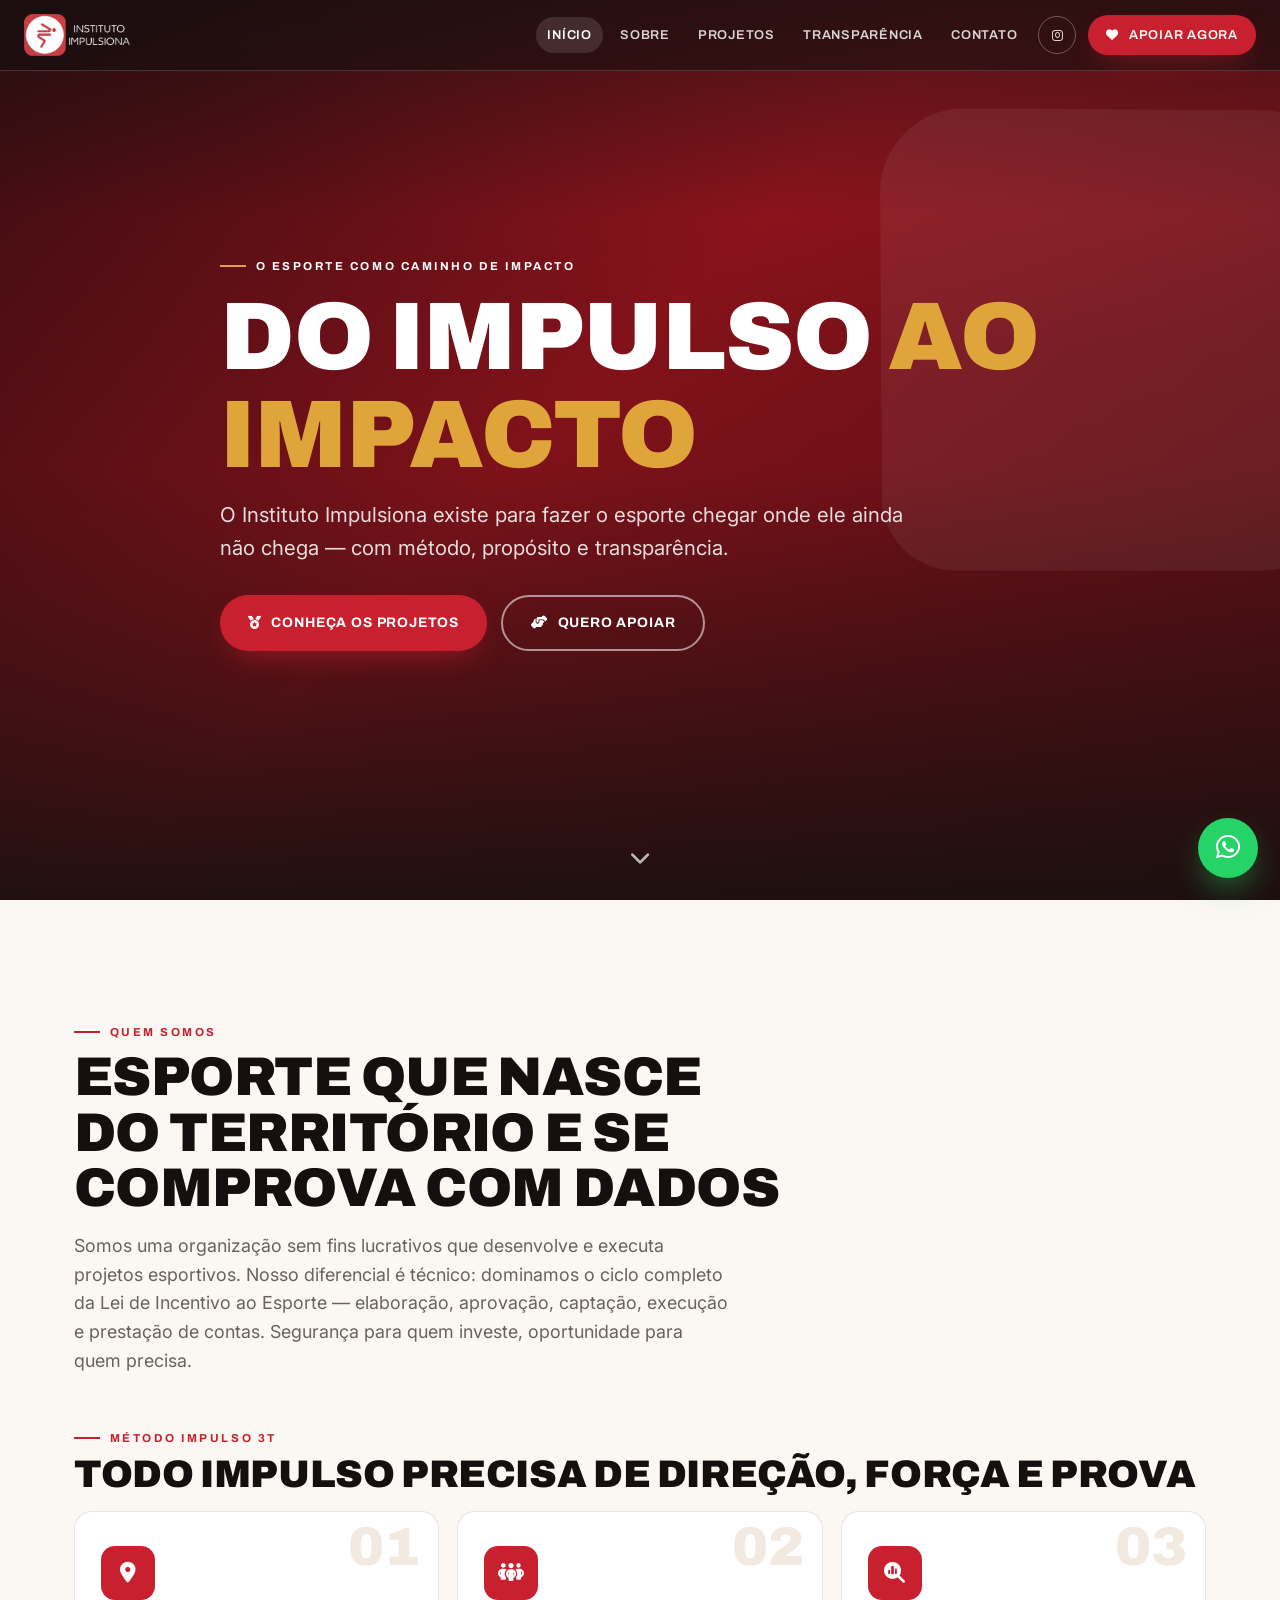
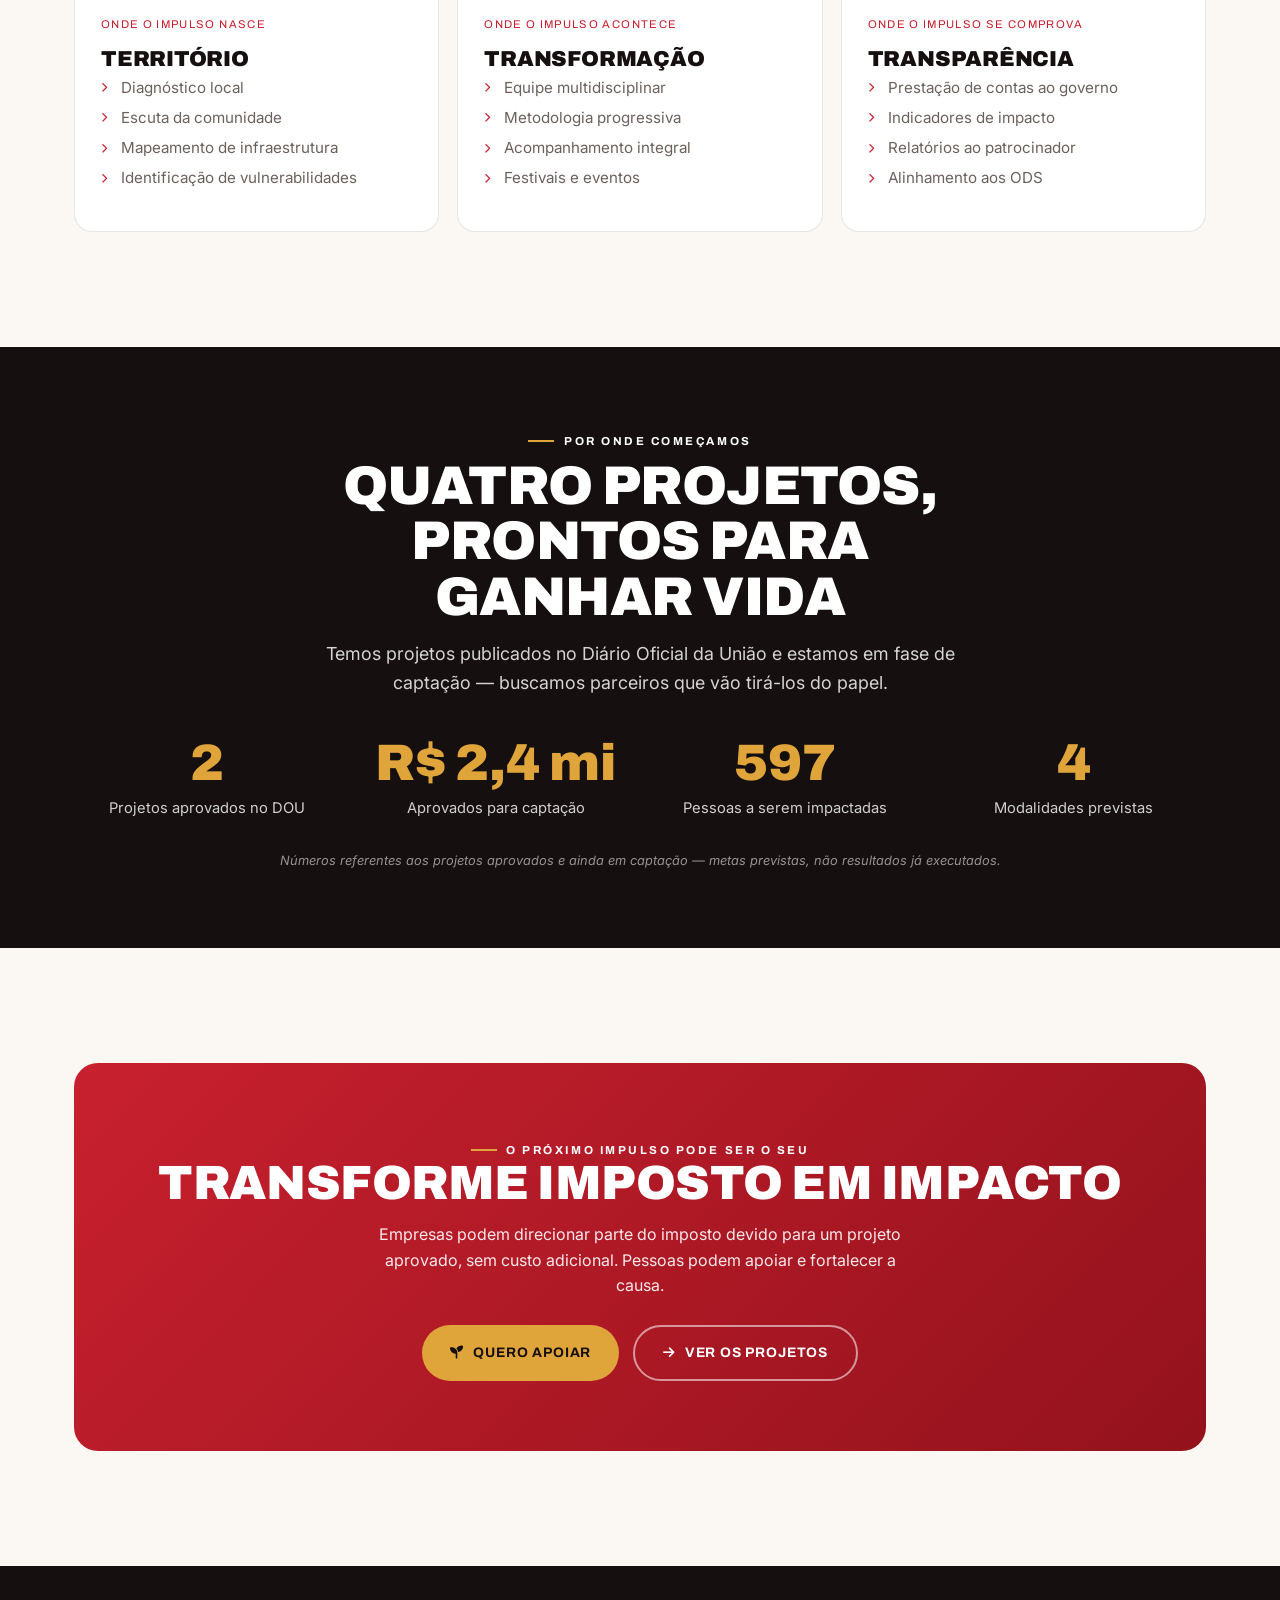
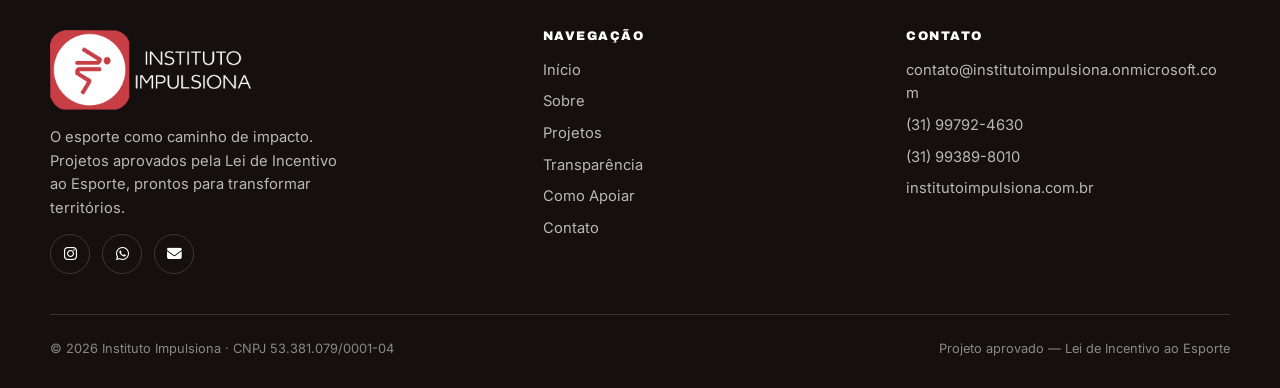
==== index.html @ 2515cd02 "Recria o site do Instituto Impulsiona como páginas estáticas. Publica Início, Sobre, Projetos, Trans" ====
<!DOCTYPE html>
<html lang="pt-BR">
<head>
<meta charset="UTF-8">
<meta name="viewport" content="width=device-width, initial-scale=1.0">
<title>Instituto Impulsiona — O esporte como caminho de impacto</title>
<meta name="description" content="O Instituto Impulsiona existe para fazer o esporte chegar onde ele ainda não chega — com método, propósito e transparência.">
<meta name="theme-color" content="#15100F">
<meta property="og:type" content="website">
<meta property="og:locale" content="pt_BR">
<meta property="og:site_name" content="Instituto Impulsiona">
<meta property="og:title" content="Instituto Impulsiona — O esporte como caminho de impacto">
<meta property="og:description" content="O Instituto Impulsiona existe para fazer o esporte chegar onde ele ainda não chega — com método, propósito e transparência.">
<meta property="og:image" content="https://karinebavi.github.io/institutoimpulsiona-site/assets/logo-simbolo.png">
<meta property="og:image:alt" content="Instituto Impulsiona">
<meta name="twitter:card" content="summary">
<meta name="twitter:title" content="Instituto Impulsiona — O esporte como caminho de impacto">
<meta name="twitter:description" content="O Instituto Impulsiona existe para fazer o esporte chegar onde ele ainda não chega — com método, propósito e transparência.">
<meta name="twitter:image" content="https://karinebavi.github.io/institutoimpulsiona-site/assets/logo-simbolo.png">
<link rel="icon" href="favicon.png" type="image/png">
<link rel="apple-touch-icon" href="assets/apple-touch-icon.png">
<link rel="preconnect" href="https://fonts.googleapis.com">
<link rel="preconnect" href="https://fonts.gstatic.com" crossorigin>
<link href="https://fonts.googleapis.com/css2?family=Archivo:wght@500;600;700;800;900&amp;family=Inter:wght@400;500;600;700&amp;display=swap" rel="stylesheet">
<link rel="stylesheet" href="https://cdnjs.cloudflare.com/ajax/libs/font-awesome/6.5.1/css/all.min.css">
<link rel="stylesheet" href="css/styles.css">
</head>
<body class="home">
<a class="skip" href="#conteudo">Ir para o conteúdo</a>
<header class="header" id="header">
  <a href="./" class="brand" aria-label="Instituto Impulsiona — início">
    <img src="assets/logo-horizontal-branco.png" alt="Instituto Impulsiona" width="122" height="42">
  </a>
  <nav class="nav" id="nav" aria-label="Principal">
    <a href="./" data-sec="home" class="active" aria-current="page">Início</a>
    <a href="sobre/" data-sec="sobre">Sobre</a>
    <a href="projetos/" data-sec="projetos">Projetos</a>
    <a href="transparencia/" data-sec="transparencia">Transparência</a>
    <a href="contato/" data-sec="contato">Contato</a>
    <a class="nav-ig" href="https://instagram.com/institutoimpulsiona" target="_blank" rel="noopener noreferrer" aria-label="Instagram do Instituto Impulsiona"><i class="fa-brands fa-instagram" aria-hidden="true"></i></a>
    <a class="btn btn-red" href="apoiar/"><i class="fa-solid fa-heart" aria-hidden="true"></i> Apoiar agora</a>
  </nav>
  <button class="burger" id="burger" type="button" aria-label="Menu" aria-expanded="false" aria-controls="nav"><i class="fa-solid fa-bars" aria-hidden="true"></i></button>
</header>

<main id="conteudo">
  <div class="hero">
    <div class="hero-media">
      <video id="heroVideo" autoplay muted loop playsinline preload="auto" aria-hidden="true" src="assets/hero.mp4"></video>
    </div>
    <img class="hero-symbol" src="assets/logo-simbolo.png" alt="" width="460" height="463">
    <div class="wrap hero-inner">
      <span class="eyebrow on-dark">O esporte como caminho de impacto</span>
      <h1>Do impulso <span>ao impacto</span></h1>
      <p class="sub">O Instituto Impulsiona existe para fazer o esporte chegar onde ele ainda não chega — com método, propósito e transparência.</p>
      <div class="hero-cta">
        <a class="btn btn-red" href="projetos/"><i class="fa-solid fa-medal" aria-hidden="true"></i> Conheça os projetos</a>
        <a class="btn btn-ghost" href="apoiar/"><i class="fa-solid fa-handshake-angle" aria-hidden="true"></i> Quero apoiar</a>
      </div>
    </div>
    <a href="#quem" class="scrollcue"><i class="fa-solid fa-chevron-down" aria-hidden="true"></i><span class="sr-only">Ir para Quem somos</span></a>
  </div>

  <div class="pad" id="quem">
    <div class="wrap">
      <div class="sec-head">
        <span class="eyebrow">Quem somos</span>
        <h2 class="h-sec">Esporte que nasce do território e se comprova com dados</h2>
        <p class="lead">Somos uma organização sem fins lucrativos que desenvolve e executa projetos esportivos. Nosso diferencial é técnico: dominamos o ciclo completo da Lei de Incentivo ao Esporte — elaboração, aprovação, captação, execução e prestação de contas. Segurança para quem investe, oportunidade para quem precisa.</p>
      </div>

      <span class="eyebrow">Método Impulso 3T</span>
      <h2 class="h-sec h-mid">Todo impulso precisa de direção, força e prova</h2>
      <div class="method">
        <article class="step">
          <div class="ico"><i class="fa-solid fa-location-dot" aria-hidden="true"></i></div>
          <p class="micro">Onde o impulso nasce</p>
          <h3>Território</h3>
          <ul>
            <li>Diagnóstico local</li>
            <li>Escuta da comunidade</li>
            <li>Mapeamento de infraestrutura</li>
            <li>Identificação de vulnerabilidades</li>
          </ul>
        </article>
        <article class="step">
          <div class="ico"><i class="fa-solid fa-people-group" aria-hidden="true"></i></div>
          <p class="micro">Onde o impulso acontece</p>
          <h3>Transformação</h3>
          <ul>
            <li>Equipe multidisciplinar</li>
            <li>Metodologia progressiva</li>
            <li>Acompanhamento integral</li>
            <li>Festivais e eventos</li>
          </ul>
        </article>
        <article class="step">
          <div class="ico"><i class="fa-solid fa-magnifying-glass-chart" aria-hidden="true"></i></div>
          <p class="micro">Onde o impulso se comprova</p>
          <h3>Transparência</h3>
          <ul>
            <li>Prestação de contas ao governo</li>
            <li>Indicadores de impacto</li>
            <li>Relatórios ao patrocinador</li>
            <li>Alinhamento aos ODS</li>
          </ul>
        </article>
      </div>
    </div>
  </div>

  <div class="pad-sm bg-ink">
    <div class="wrap">
      <div class="center stats-intro">
        <span class="eyebrow on-dark">Por onde começamos</span>
        <h2 class="h-sec">Quatro projetos, prontos para ganhar vida</h2>
        <p class="lead on-dark">Temos projetos publicados no Diário Oficial da União e estamos em fase de captação — buscamos parceiros que vão tirá-los do papel.</p>
      </div>
      <div class="stats">
        <div class="stat reveal"><div class="num" data-count="4">4</div><div class="lbl">Projetos aprovados no DOU</div></div>
        <div class="stat reveal"><div class="num" data-count="4.7" data-prefix="R$ " data-suffix=" mi" data-decimals="1">R$ 4,7 mi</div><div class="lbl">Aprovados para captação</div></div>
        <div class="stat reveal"><div class="num" data-count="1170" data-sep="1">1.170</div><div class="lbl">Pessoas a serem impactadas</div></div>
        <div class="stat reveal"><div class="num" data-count="8">8</div><div class="lbl">Modalidades previstas</div></div>
      </div>
      <p class="note">Números referentes aos projetos aprovados e ainda em captação — metas previstas, não resultados já executados.</p>
    </div>
  </div>

  <div class="pad">
    <div class="wrap">
      <div class="band">
        <span class="eyebrow on-dark">O próximo impulso pode ser o seu</span>
        <h2>Transforme imposto em impacto</h2>
        <p>Empresas podem direcionar parte do imposto devido para um projeto aprovado, sem custo adicional. Pessoas podem apoiar e fortalecer a causa.</p>
        <div class="btn-row">
          <a class="btn btn-gold" href="apoiar/"><i class="fa-solid fa-seedling" aria-hidden="true"></i> Quero apoiar</a>
          <a class="btn btn-ghost" href="projetos/"><i class="fa-solid fa-arrow-right" aria-hidden="true"></i> Ver os projetos</a>
        </div>
      </div>
    </div>
  </div>
</main>
<footer class="footer">
  <div class="foot-grid">
    <div>
      <img src="assets/logo-horizontal-branco.png" alt="Instituto Impulsiona" width="232" height="80">
      <p class="foot-tagline">O esporte como caminho de impacto. Projetos aprovados pela Lei de Incentivo ao Esporte, prontos para transformar territórios.</p>
      <div class="foot-social">
        <a href="https://instagram.com/institutoimpulsiona" target="_blank" rel="noopener noreferrer" aria-label="Instagram"><i class="fa-brands fa-instagram" aria-hidden="true"></i></a>
        <a href="https://wa.me/5531997924630" target="_blank" rel="noopener noreferrer" aria-label="WhatsApp"><i class="fa-brands fa-whatsapp" aria-hidden="true"></i></a>
        <a href="mailto:contato@institutoimpulsiona.onmicrosoft.com" aria-label="E-mail"><i class="fa-solid fa-envelope" aria-hidden="true"></i></a>
      </div>
    </div>
    <nav aria-label="Rodapé">
      <h2>Navegação</h2>
      <a href="./">Início</a>
      <a href="sobre/">Sobre</a>
      <a href="projetos/">Projetos</a>
      <a href="transparencia/">Transparência</a>
      <a href="apoiar/">Como Apoiar</a>
      <a href="contato/">Contato</a>
    </nav>
    <div>
      <h2>Contato</h2>
      <a href="mailto:contato@institutoimpulsiona.onmicrosoft.com">contato@institutoimpulsiona.onmicrosoft.com</a>
      <a href="https://wa.me/5531997924630" target="_blank" rel="noopener noreferrer">(31) 99792-4630</a>
      <a href="https://wa.me/5531993898010" target="_blank" rel="noopener noreferrer">(31) 99389-8010</a>
      <a href="https://www.institutoimpulsiona.com.br" target="_blank" rel="noopener noreferrer">institutoimpulsiona.com.br</a>
    </div>
  </div>
  <div class="foot-bottom">
    <span>© <span id="ano"></span> Instituto Impulsiona · CNPJ 53.381.079/0001-04</span>
    <span>Projeto aprovado — Lei de Incentivo ao Esporte</span>
  </div>
</footer>
<a class="wa" href="https://wa.me/5531997924630" target="_blank" rel="noopener noreferrer" aria-label="Falar no WhatsApp"><i class="fa-brands fa-whatsapp" aria-hidden="true"></i></a>
<script src="js/site.js"></script>
</body>
</html>
---- css/styles.css ----
/* Instituto Impulsiona — visual fiel ao site publicado no Google Sites.
   Tokens e componentes vêm de raw/embedded-site.css (extração de 16/11/2026). */

:root{
  --ink:#15100F;
  --ink-2:#2A1D1B;
  --red:#C8202E;
  --red-deep:#93121C;
  --bone:#FBF7F2;
  --cream:#F2EAE0;
  --gold:#E0A53A;
  --gray:#6B615D;
  --line:rgba(21,16,15,.10);
  --line-light:rgba(255,255,255,.16);
  --display:'Archivo',system-ui,sans-serif;
  --body:'Inter',system-ui,sans-serif;
  --maxw:1180px;
  --shadow:0 18px 50px -22px rgba(21,16,15,.45);
}
*{box-sizing:border-box;margin:0;padding:0}
html{scroll-behavior:smooth}
body{
  font-family:var(--body);
  color:var(--ink);
  background:var(--bone);
  line-height:1.6;
  overflow-x:hidden;
  -webkit-font-smoothing:antialiased;
}
img{max-width:100%;display:block}
a{text-decoration:none;color:inherit}
button{font-family:inherit;cursor:pointer;border:none;background:none}

.btn, .nav a, .wa, .doc-btn, .proj-foot a, .amount, .foot-social a, .cc a, .form-actions button, .form-actions a {
  position: relative;
  z-index: 20;
  pointer-events: auto;
  cursor: pointer;
}

.skip{
  position:absolute;left:16px;top:12px;z-index:300;
  background:var(--gold);color:var(--ink);
  font-family:var(--display);font-weight:700;text-transform:uppercase;
  letter-spacing:.06em;font-size:.78rem;
  padding:10px 16px;border-radius:999px;
  transform:translateY(-160%);
}
.skip:focus{transform:none}
.sr-only{
  position:absolute;width:1px;height:1px;padding:0;margin:-1px;
  overflow:hidden;clip:rect(0,0,0,0);white-space:nowrap;border:0;
}
:focus-visible{outline:2px solid var(--gold);outline-offset:3px}

.eyebrow{
  font-family:var(--display);
  font-weight:700;
  text-transform:uppercase;
  letter-spacing:.22em;
  font-size:.72rem;
  color:var(--red);
  display:inline-flex;align-items:center;gap:.6rem;
}
.eyebrow::before{content:"";width:26px;height:2px;background:var(--red);display:inline-block}
.eyebrow.on-dark{color:#fff}
.eyebrow.on-dark::before{background:var(--gold)}
h1,h2,h3{font-family:var(--display);line-height:1.02;letter-spacing:-.01em;text-transform:uppercase;font-weight:900}
.h-sec{font-size:clamp(2rem,5vw,3.4rem);margin:.5rem 0 1rem}
.h-mid{font-size:clamp(1.6rem,3.5vw,2.4rem)}
.h-board{font-size:clamp(1.8rem,4vw,2.6rem)}
.h-sm{font-size:clamp(1.5rem,3vw,2.1rem)}
.lead{font-size:clamp(1rem,1.4vw,1.15rem);color:var(--gray);max-width:60ch}
.lead.on-dark{color:rgba(255,255,255,.82)}

.wrap{max-width:var(--maxw);margin:0 auto;padding:0 24px}
.pad{padding:clamp(64px,9vw,120px) 0}
.pad-sm{padding:clamp(48px,6vw,80px) 0}
.bg-cream{background:var(--cream)}
.bg-ink{background:var(--ink);color:#fff}
body.inner main > .pad:first-child{
  padding-top:max(96px, clamp(64px, 9vw, 120px));
}
#quem,.proj{scroll-margin-top:96px}

.btn{
  display:inline-flex;align-items:center;gap:.6rem;
  font-family:var(--display);font-weight:700;text-transform:uppercase;
  letter-spacing:.06em;font-size:.86rem;
  padding:15px 28px;border-radius:999px;
  transition:transform .25s ease,box-shadow .25s ease,background .25s ease,color .25s;
}
.btn i{font-size:.95em}
.btn-red{background:var(--red);color:#fff;box-shadow:0 12px 30px -12px rgba(200,32,46,.7)}
.btn-red:hover{background:var(--red-deep);transform:translateY(-3px)}
.btn-ghost{border:2px solid rgba(255,255,255,.55);color:#fff}
.btn-ghost:hover{background:#fff;color:var(--ink);transform:translateY(-3px)}
.btn-dark{background:var(--ink);color:#fff}
.btn-dark:hover{background:var(--ink-2);transform:translateY(-3px)}
.btn-gold{background:var(--gold);color:var(--ink)}
.btn-gold:hover{transform:translateY(-3px);box-shadow:0 12px 30px -12px rgba(224,165,58,.8)}

.header{
  position:fixed;top:0;left:0;right:0;z-index:100;
  display:flex;align-items:center;justify-content:space-between;
  padding:14px 24px;
  background:rgba(21,16,15,.55);
  backdrop-filter:blur(14px);-webkit-backdrop-filter:blur(14px);
  border-bottom:1px solid var(--line-light);
  transition:background .3s;
}
.header.scrolled{background:rgba(21,16,15,.92)}
.brand{flex:0 0 auto}
.brand img{height:42px;width:auto}
.nav{display:flex;align-items:center;gap:6px}
.nav a{
  font-family:var(--display);font-weight:600;text-transform:uppercase;
  letter-spacing:.06em;font-size:.8rem;color:rgba(255,255,255,.82);
  padding:8px 11px;border-radius:999px;transition:color .2s,background .2s;
}
.nav a:hover{color:#fff}
.nav a.active{color:#fff;background:rgba(255,255,255,.12)}
.nav .btn{padding:10px 18px;margin-left:6px}
.nav a.btn{color:#fff}
.nav a.btn-gold{color:var(--ink)}
.nav-ig{display:inline-grid;place-items:center;width:38px;height:38px;border-radius:50%;border:1px solid rgba(255,255,255,.3);color:#fff;font-size:1.05rem;margin-left:4px;transition:.2s}
.nav-ig:hover{background:#fff;color:var(--red);transform:translateY(-2px)}
.burger{
  display:none;font-size:1.5rem;color:#fff;padding:6px;
  position:relative;z-index:120;cursor:pointer;
  min-width:44px;min-height:44px;
  align-items:center;justify-content:center;flex:0 0 auto;
}

.hero{position:relative;min-height:100vh;min-height:100svh;display:flex;align-items:center;overflow:hidden}
.hero-media{position:absolute;inset:0;z-index:0;background:linear-gradient(135deg,#3a0c11 0%,var(--red-deep) 45%,#5d0d14 100%);pointer-events:none}
.hero-media video{width:100%;height:100%;object-fit:cover;animation:heroZoom 24s ease-in-out infinite alternate;pointer-events:none}
@keyframes heroZoom{from{transform:scale(1.04)}to{transform:scale(1.18)}}
.hero-media::after{
  content:"";position:absolute;inset:0;
  pointer-events:none;
  background:
    linear-gradient(180deg,rgba(21,16,15,.6) 0%,rgba(21,16,15,.1) 24%,rgba(21,16,15,.16) 52%,rgba(21,16,15,.9) 100%),
    radial-gradient(120% 70% at 80% 0%,rgba(200,32,46,.3),transparent 55%);
}
.hero-symbol{
  position:absolute;right:-60px;top:12%;width:min(40vw,460px);
  opacity:.06;z-index:1;filter:brightness(0) invert(1);pointer-events:none;
}
.hero-inner{position:relative;z-index:10;padding:4vh 0;max-width:840px}
.hero h1{color:#fff;font-size:clamp(2.7rem,8vw,6rem);margin:14px 0}
.hero h1 span{color:var(--gold)}
.hero .sub{color:rgba(255,255,255,.85);font-size:clamp(1.05rem,1.6vw,1.3rem);max-width:54ch;margin-bottom:30px;font-weight:400;text-transform:none}
.hero-cta{display:flex;gap:14px;flex-wrap:wrap;position:relative;z-index:15}
.scrollcue{position:absolute;left:50%;bottom:26px;transform:translateX(-50%);z-index:10;color:rgba(255,255,255,.7);font-size:1.3rem;animation:bob 2s infinite}
@keyframes bob{0%,100%{transform:translate(-50%,0)}50%{transform:translate(-50%,8px)}}

.hero-inner>*{opacity:0;animation:heroUp .9s cubic-bezier(.22,.61,.36,1) forwards}
.hero-inner>*:nth-child(1){animation-delay:.15s}
.hero-inner>*:nth-child(2){animation-delay:.32s}
.hero-inner>*:nth-child(3){animation-delay:.5s}
.hero-inner>*:nth-child(4){animation-delay:.68s}
@keyframes heroUp{from{opacity:0;transform:translateY(28px)}to{opacity:1;transform:none}}

.sec-head{max-width:720px;margin-bottom:46px}
.center{margin-left:auto;margin-right:auto;text-align:center}
.center .lead{margin-left:auto;margin-right:auto}
.stats-intro{max-width:640px;margin-bottom:40px}

.method{display:grid;grid-template-columns:repeat(3,1fr);gap:18px;counter-reset:step}
.step{
  position:relative;background:#fff;border:1px solid var(--line);border-radius:18px;
  padding:34px 26px;overflow:hidden;transition:transform .3s,box-shadow .3s;
}
.step:hover{transform:translateY(-6px);box-shadow:var(--shadow)}
.step::before{
  counter-increment:step;content:"0" counter(step);
  font-family:var(--display);font-weight:900;font-size:3.4rem;color:var(--cream);
  position:absolute;top:8px;right:18px;line-height:1;
}
.step .ico{width:54px;height:54px;border-radius:14px;background:var(--red);color:#fff;display:grid;place-items:center;font-size:1.3rem;margin-bottom:16px}
.step h3{font-size:1.35rem;margin-bottom:6px}
.step .micro{font-family:var(--display);text-transform:uppercase;letter-spacing:.12em;font-size:.7rem;color:var(--red);margin-bottom:14px}
.step ul{list-style:none;color:var(--gray);font-size:.95rem}
.step li{padding-left:20px;position:relative;margin:6px 0}
.step li::before{content:"\f054";font-family:"Font Awesome 6 Free";font-weight:900;color:var(--red);position:absolute;left:0;font-size:.62rem;top:.45em}

.stats{display:grid;grid-template-columns:repeat(4,1fr);gap:24px;text-align:center}
.stat .num{
  font-family:var(--display);
  font-weight:900;
  font-size:clamp(2rem,4.5vw,3.2rem);
  color:var(--gold);
  line-height:1;
  white-space:nowrap;
}
.stat .lbl{font-size:.92rem;color:rgba(255,255,255,.8);margin-top:8px}
.note{font-size:.8rem;color:rgba(255,255,255,.55);text-align:center;margin-top:30px;font-style:italic}

.proj-grid{display:grid;grid-template-columns:repeat(2,1fr);gap:26px}
.proj{
  background:#fff;border:1px solid var(--line);border-radius:22px;overflow:hidden;
  display:flex;flex-direction:column;transition:transform .3s,box-shadow .3s;
}
.proj:hover{transform:translateY(-8px);box-shadow:var(--shadow)}
.proj-top{position:relative;padding:34px 30px 26px;background:linear-gradient(135deg,var(--cream),#fff)}
.proj-tag{
  position:absolute;top:18px;right:18px;font-family:var(--display);font-weight:700;
  text-transform:uppercase;letter-spacing:.1em;font-size:.62rem;color:#fff;
  background:var(--red);padding:6px 12px;border-radius:999px;
}
.proj-logo{height:74px;width:auto;object-fit:contain;margin-bottom:6px}
.proj-body{padding:8px 30px 30px;display:flex;flex-direction:column;gap:18px;flex:1}
.proj-body>p{color:var(--gray);font-size:.96rem}
.proj-meta{display:grid;grid-template-columns:1fr 1fr;gap:14px 18px;border-top:1px solid var(--line);padding-top:18px}
.proj-meta dt{font-family:var(--display);text-transform:uppercase;letter-spacing:.1em;font-size:.62rem;color:var(--red)}
.proj-meta dd{font-weight:600;font-size:.95rem;margin-top:2px}
.proj-foot{display:flex;align-items:center;justify-content:space-between;gap:12px;margin-top:auto;padding-top:6px;flex-wrap:wrap}
.proj-value{font-family:var(--display);font-weight:900;font-size:1.25rem;color:var(--ink)}
.proj-value small{display:block;font-family:var(--body);font-weight:500;font-size:.62rem;text-transform:uppercase;letter-spacing:.1em;color:var(--gray)}
.status{display:inline-flex;align-items:center;gap:7px;font-size:.78rem;font-weight:600;color:#1f7a3d}
.status i{color:#1f7a3d}
.center-cta{text-align:center;margin-top:48px}

.mvv{display:grid;grid-template-columns:repeat(3,1fr);gap:18px}
.mvv .card{background:var(--ink);color:#fff;border-radius:18px;padding:30px 26px}
.mvv .card h2{color:var(--gold);font-size:1.2rem;margin-bottom:10px}
.mvv .card p{color:rgba(255,255,255,.82);font-size:.95rem}

.board-experience{
  display:grid;
  grid-template-columns:repeat(3,1fr);
  gap:20px;
  margin-top:30px;
}
.board-card{
  background:#fff;
  border:1px solid var(--line);
  border-radius:18px;
  padding:28px;
  display:flex;
  flex-direction:column;
  gap:16px;
  transition:transform .3s,box-shadow .3s;
}
.board-card:hover{transform:translateY(-4px);box-shadow:var(--shadow)}
.board-icon{
  width:50px;height:50px;border-radius:12px;background:var(--red);color:#fff;
  display:grid;place-items:center;font-size:1.3rem;
}
.board-content h3{font-size:1.15rem;margin-bottom:8px}
.board-content p{color:var(--gray);font-size:.92rem;line-height:1.5}

.support-grid{display:grid;grid-template-columns:1fr 1fr;gap:26px}
.support{background:#fff;border:1px solid var(--line);border-radius:22px;padding:38px 34px;display:flex;flex-direction:column}
.support.feature{background:var(--ink);color:#fff;border-color:transparent}
.support .badge{display:inline-flex;align-items:center;gap:8px;align-self:flex-start;font-family:var(--display);text-transform:uppercase;letter-spacing:.1em;font-size:.66rem;font-weight:700;padding:7px 14px;border-radius:999px;margin-bottom:18px;background:var(--cream);color:var(--red)}
.support.feature .badge{background:rgba(255,255,255,.12);color:var(--gold)}
.support h2{font-size:1.6rem;margin-bottom:12px}
.support p{font-size:.96rem;color:var(--gray);margin-bottom:18px}
.support.feature p{color:rgba(255,255,255,.82)}
.flow{list-style:none;margin:6px 0 24px;counter-reset:f}
.flow li{position:relative;padding-left:42px;margin:14px 0;font-size:.95rem;color:rgba(255,255,255,.9)}
.flow li::before{counter-increment:f;content:counter(f);position:absolute;left:0;top:-2px;width:28px;height:28px;border-radius:50%;background:var(--gold);color:var(--ink);font-family:var(--display);font-weight:900;font-size:.85rem;display:grid;place-items:center}
.amounts{display:flex;gap:10px;flex-wrap:wrap;margin-bottom:20px}
.amount{border:2px solid var(--line);border-radius:12px;padding:12px 18px;font-family:var(--display);font-weight:700;font-size:1.05rem;transition:.2s;cursor:pointer;color:var(--ink);background:#fff}
.amount.active,.amount:hover{border-color:var(--red);background:var(--red);color:#fff}
.support .btn{align-self:flex-start;margin-top:auto}
.volunteer{margin-top:18px}
.assure{display:grid;grid-template-columns:repeat(3,1fr);gap:18px;margin-top:34px}
.assure .a{display:flex;gap:12px;align-items:flex-start;font-size:.9rem;color:var(--gray)}
.assure .a i{color:var(--red);font-size:1.2rem;margin-top:2px}
.assure .a strong{display:block;color:var(--ink);font-family:var(--display);text-transform:uppercase;letter-spacing:.06em;font-size:.78rem;margin-bottom:2px}

.contact-grid{display:grid;grid-template-columns:repeat(3,1fr);gap:18px;margin-bottom:24px}
.cc{background:#fff;border:1px solid var(--line);border-radius:18px;padding:28px 24px}
.cc .ico{width:48px;height:48px;border-radius:12px;background:var(--cream);color:var(--red);display:grid;place-items:center;font-size:1.2rem;margin-bottom:14px}
.cc h2{font-size:1.05rem;margin-bottom:6px}
.cc a,.cc p{display:block;color:var(--gray);font-size:.94rem;margin:2px 0;overflow-wrap:anywhere}
.cc a:hover{color:var(--red)}
.map{
  border-radius:18px;overflow:hidden;border:1px solid var(--line);min-height:280px;
  background:linear-gradient(135deg,var(--ink),var(--red-deep));
  color:#fff;display:flex;flex-direction:column;align-items:center;justify-content:center;text-align:center;padding:40px;gap:10px;
}
.map i{font-size:2.4rem;color:var(--gold)}
.map h2{color:#fff;font-size:1.4rem}
.map p{color:rgba(255,255,255,.8);max-width:36ch}

.form{background:#fff;border:1px solid var(--line);border-radius:22px;padding:34px;margin-top:24px}
.form .form-row{margin-top:18px}
.form-row{display:grid;grid-template-columns:1fr 1fr;gap:16px}
.field{margin-bottom:16px}
.field label{display:block;font-family:var(--display);text-transform:uppercase;letter-spacing:.08em;font-size:.66rem;color:var(--gray);margin-bottom:6px}
.field input,.field textarea{width:100%;padding:13px 15px;border:1.5px solid var(--line);border-radius:12px;font-family:var(--body);font-size:.96rem;background:#fff;color:var(--ink);transition:border .2s}
.field input:focus,.field textarea:focus{outline:none;border-color:var(--red)}
.field textarea{resize:vertical;min-height:110px}
.form-actions{display:flex;gap:12px;flex-wrap:wrap;margin-top:6px}

.band{background:linear-gradient(135deg,var(--red),var(--red-deep));color:#fff;border-radius:24px;padding:clamp(40px,6vw,70px);text-align:center;position:relative;overflow:hidden}
.band .eyebrow{justify-content:center}
.band h2{color:#fff;font-size:clamp(1.8rem,4vw,3rem);margin-bottom:14px}
.band p{color:rgba(255,255,255,.9);max-width:54ch;margin:0 auto 26px}
.band .btn-row{display:flex;gap:14px;justify-content:center;flex-wrap:wrap}

.footer{background:var(--ink);color:rgba(255,255,255,.7);padding:64px 24px 28px}
.foot-grid{max-width:var(--maxw);margin:0 auto;display:grid;grid-template-columns:1.4fr 1fr 1fr;gap:40px}
.footer img{height:80px;width:auto;margin-bottom:16px}
.footer h2{
  font-family:var(--display);text-transform:uppercase;letter-spacing:.12em;
  font-size:.78rem;color:#fff;margin-bottom:16px;font-weight:900;
}
.foot-tagline{font-size:.92rem;max-width:34ch}
.footer a{display:block;color:rgba(255,255,255,.7);margin:8px 0;font-size:.92rem;transition:color .2s;overflow-wrap:anywhere}
.footer a:hover{color:var(--gold)}
.foot-social{display:flex;gap:12px;margin-top:14px}
.foot-social a{width:40px;height:40px;border-radius:50%;border:1px solid var(--line-light);display:grid;place-items:center;color:#fff;margin:0}
.foot-social a:hover{background:var(--red);border-color:var(--red);color:#fff}
.foot-bottom{max-width:var(--maxw);margin:40px auto 0;padding-top:24px;border-top:1px solid var(--line-light);display:flex;justify-content:space-between;gap:14px;flex-wrap:wrap;font-size:.8rem;color:rgba(255,255,255,.5)}

.wa{position:fixed;right:22px;bottom:22px;z-index:120;width:60px;height:60px;border-radius:50%;background:#25D366;color:#fff;display:grid;place-items:center;font-size:1.7rem;box-shadow:0 14px 34px -10px rgba(37,211,102,.7);transition:transform .25s}
.wa:hover{transform:scale(1.08)}

.reveal{opacity:1;transform:none}
.js .reveal{opacity:0;transform:translateY(30px);transition:opacity .7s ease,transform .7s cubic-bezier(.22,.61,.36,1)}
.js .reveal.in{opacity:1;transform:none}

.t-cards{display:grid;grid-template-columns:repeat(auto-fit,minmax(280px,1fr));gap:18px;margin-bottom:52px}
.t-card{background:#fff;border:1px solid var(--line);border-radius:18px;padding:30px 26px;transition:transform .3s,box-shadow .3s}
.t-card:hover{transform:translateY(-6px);box-shadow:var(--shadow)}
.t-card .ico{width:50px;height:50px;border-radius:13px;background:var(--cream);color:var(--red);display:grid;place-items:center;font-size:1.25rem;margin-bottom:14px}
.t-card h2{font-size:1.1rem;margin-bottom:6px}
.t-card p{color:var(--gray);font-size:.93rem}
.t-table-wrap{overflow-x:auto;border:1px solid var(--line);border-radius:18px;background:#fff;margin-top:8px;margin-bottom:48px}
.t-table{width:100%;border-collapse:collapse;min-width:680px}
.t-table th,.t-table td{text-align:left;padding:15px 18px;border-bottom:1px solid var(--line);font-size:.9rem}
.t-table th{font-family:var(--display);text-transform:uppercase;letter-spacing:.08em;font-size:.66rem;color:var(--red);background:var(--cream)}
.t-table td.val{font-weight:700;white-space:nowrap}
.t-table tr:last-child td{border-bottom:none}
.t-badge{display:inline-flex;align-items:center;gap:6px;font-size:.78rem;font-weight:600;color:#1f7a3d;white-space:nowrap}

.docs-grid{display:grid;grid-template-columns:repeat(auto-fit,minmax(260px,1fr));gap:20px;margin-top:24px}
.doc-item{
  background:#fff;border:1px solid var(--line);border-radius:16px;padding:24px;
  display:flex;flex-direction:column;gap:14px;transition:transform .3s,box-shadow .3s;
}
.doc-item:hover{transform:translateY(-4px);box-shadow:var(--shadow)}
.doc-icon{font-size:2rem;color:var(--red)}
.doc-info h3{font-size:1.1rem;margin-bottom:4px;font-family:var(--display)}
.doc-info p{color:var(--gray);font-size:.88rem;line-height:1.4}
.doc-btn{
  margin-top:auto;display:inline-flex;align-items:center;justify-content:center;gap:8px;
  background:var(--cream);color:var(--ink);font-family:var(--display);font-weight:700;
  font-size:.8rem;text-transform:uppercase;padding:10px 16px;border-radius:8px;
  transition:background .2s,color .2s;
}
.doc-btn:hover{background:var(--red);color:#fff}

.org-container{background:var(--cream);border-radius:24px;padding:clamp(30px,5vw,60px);margin-top:52px}
.org-head{max-width:600px;margin-bottom:30px}
.org-head .lead{font-size:.92rem}
.org-tree{display:flex;flex-direction:column;align-items:center;gap:24px;margin:30px auto 0;position:relative;max-width:900px}
.org-level{display:flex;justify-content:center;gap:20px;width:100%;flex-wrap:wrap}
.org-node{
  background:#fff;border:1.5px solid var(--line);border-radius:12px;padding:16px 20px;
  text-align:center;min-width:200px;box-shadow:0 4px 12px rgba(21,16,15,.03);
  transition:transform .2s,border-color .2s;
}
.org-node:hover{transform:translateY(-2px);border-color:var(--red)}
.org-node strong{display:block;font-family:var(--display);font-size:.9rem;color:var(--ink);text-transform:uppercase;letter-spacing:.05em}
.org-node span{display:block;font-size:.75rem;color:var(--gray);margin-top:4px}
.org-node.border-gold{border-color:rgba(224,165,58,.5)}

@media(max-width:1080px){
  .nav{display:none;position:fixed;top:70px;left:16px;right:16px;flex-direction:column;align-items:stretch;background:#15100F;border:1px solid var(--line-light);border-radius:18px;padding:14px;z-index:110;box-shadow:0 18px 40px -16px rgba(21,16,15,.7)}
  .nav.open{display:flex}
  .nav a{padding:14px}
  .nav .btn{margin:8px 0 0;justify-content:center}
  .nav-ig{align-self:flex-start}
  .burger{display:flex}
  .method,.mvv,.proj-grid,.support-grid,.contact-grid,.board-experience,.assure,.form-row{grid-template-columns:1fr}
  .stats{grid-template-columns:1fr 1fr}
  .foot-grid{grid-template-columns:1fr}
}
@media(prefers-reduced-motion:reduce){
  *,.hero-inner>*{animation:none!important;transition:none!important;scroll-behavior:auto!important}
  .hero-inner>*,.reveal,.js .reveal{opacity:1!important;transform:none!important}
}
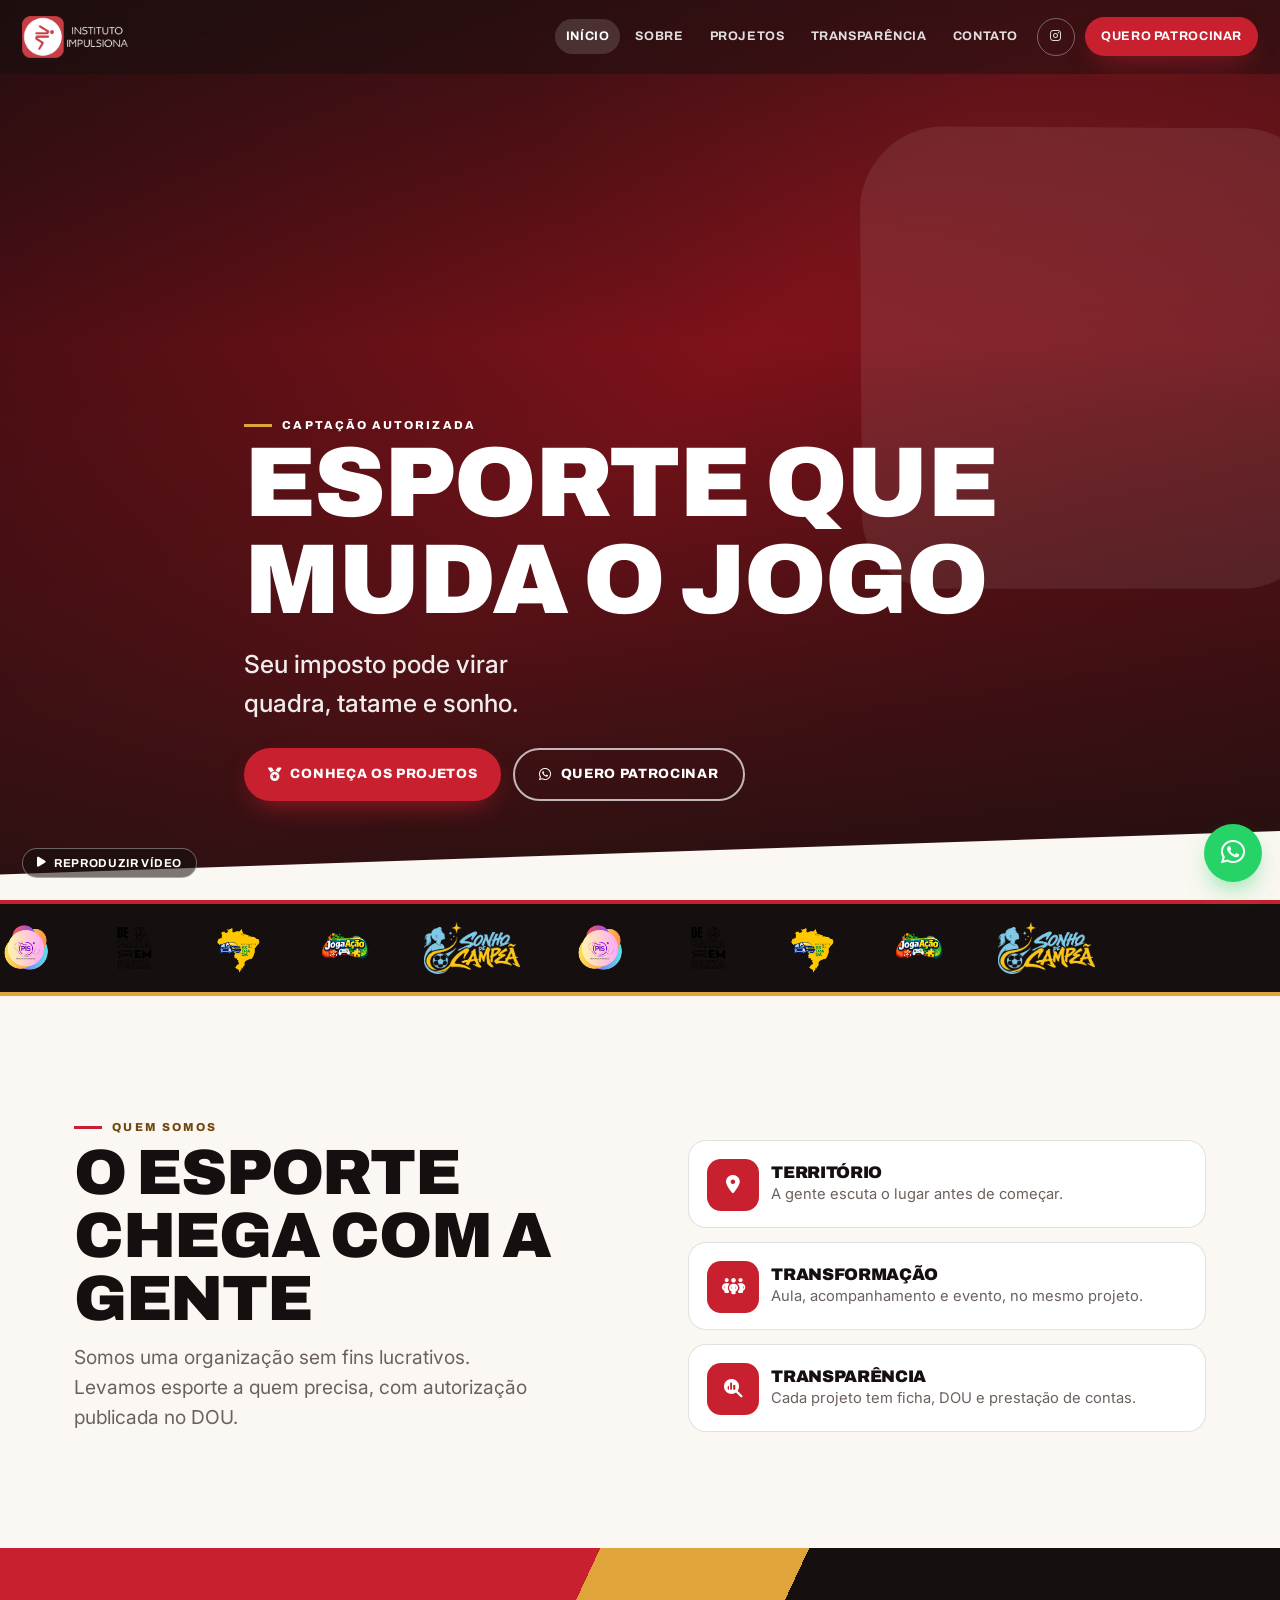
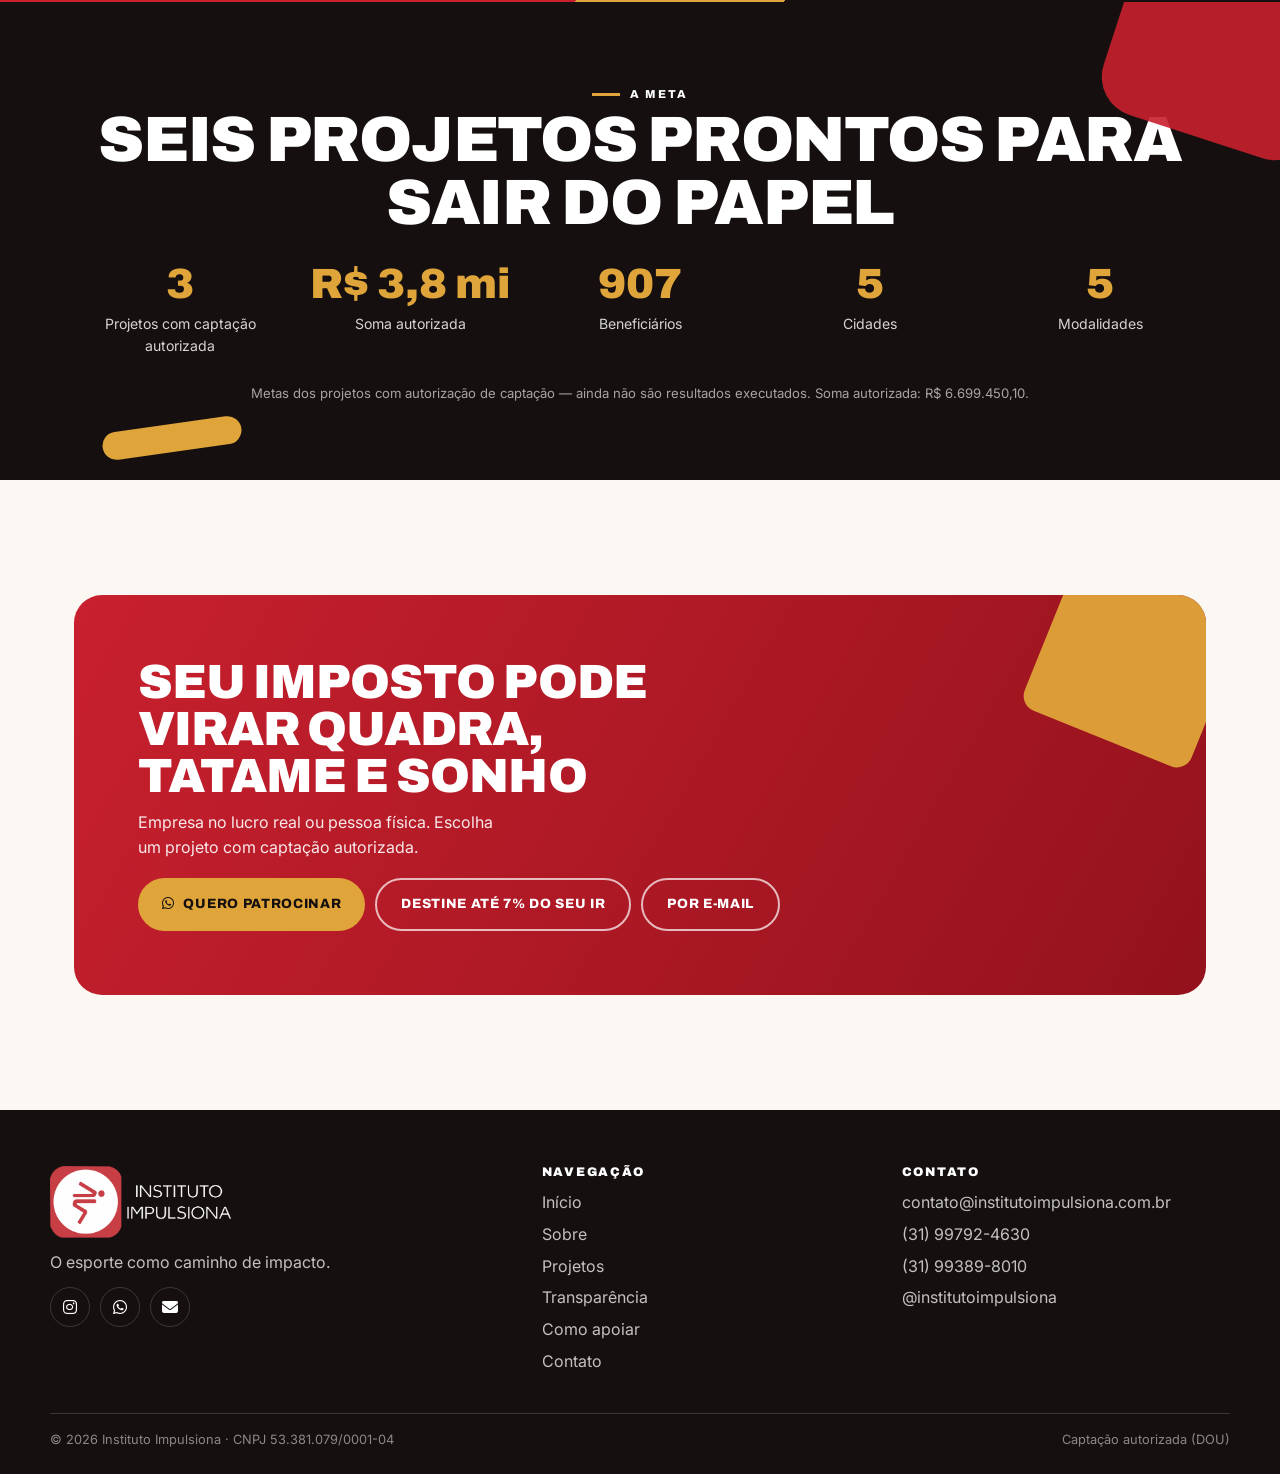
==== commit 326cf72d: "Atualiza projetos, dedução e transparência com o material aprovado. Seis projetos com captação autor" ====
--- a/index.html
+++ b/index.html
@@ -3,19 +3,19 @@
 <head>
 <meta charset="UTF-8">
 <meta name="viewport" content="width=device-width, initial-scale=1.0">
-<title>Instituto Impulsiona — O esporte como caminho de impacto</title>
-<meta name="description" content="O Instituto Impulsiona existe para fazer o esporte chegar onde ele ainda não chega — com método, propósito e transparência.">
+<title>Instituto Impulsiona — Esporte que muda o jogo</title>
+<meta name="description" content="Seis projetos de esporte com captação autorizada. R$ 6,7 milhões, 1.580 beneficiários, 8 cidades.">
 <meta name="theme-color" content="#15100F">
 <meta property="og:type" content="website">
 <meta property="og:locale" content="pt_BR">
 <meta property="og:site_name" content="Instituto Impulsiona">
-<meta property="og:title" content="Instituto Impulsiona — O esporte como caminho de impacto">
-<meta property="og:description" content="O Instituto Impulsiona existe para fazer o esporte chegar onde ele ainda não chega — com método, propósito e transparência.">
+<meta property="og:title" content="Instituto Impulsiona — Esporte que muda o jogo">
+<meta property="og:description" content="Seis projetos de esporte com captação autorizada. R$ 6,7 milhões, 1.580 beneficiários, 8 cidades.">
 <meta property="og:image" content="https://karinebavi.github.io/institutoimpulsiona-site/assets/logo-simbolo.png">
-<meta property="og:image:alt" content="Instituto Impulsiona">
+<meta property="og:image:alt" content="Símbolo do Instituto Impulsiona">
 <meta name="twitter:card" content="summary">
-<meta name="twitter:title" content="Instituto Impulsiona — O esporte como caminho de impacto">
-<meta name="twitter:description" content="O Instituto Impulsiona existe para fazer o esporte chegar onde ele ainda não chega — com método, propósito e transparência.">
+<meta name="twitter:title" content="Instituto Impulsiona — Esporte que muda o jogo">
+<meta name="twitter:description" content="Seis projetos de esporte com captação autorizada. R$ 6,7 milhões, 1.580 beneficiários, 8 cidades.">
 <meta name="twitter:image" content="https://karinebavi.github.io/institutoimpulsiona-site/assets/logo-simbolo.png">
 <link rel="icon" href="favicon.png" type="image/png">
 <link rel="apple-touch-icon" href="assets/apple-touch-icon.png">
@@ -24,6 +24,7 @@
 <link href="https://fonts.googleapis.com/css2?family=Archivo:wght@500;600;700;800;900&amp;family=Inter:wght@400;500;600;700&amp;display=swap" rel="stylesheet">
 <link rel="stylesheet" href="https://cdnjs.cloudflare.com/ajax/libs/font-awesome/6.5.1/css/all.min.css">
 <link rel="stylesheet" href="css/styles.css">
+<script type="application/ld+json">{"@context": "https://schema.org", "@graph": [{"@type": "NGO", "@id": "https://karinebavi.github.io/institutoimpulsiona-site/#ong", "name": "Instituto Impulsiona", "url": "https://karinebavi.github.io/institutoimpulsiona-site/", "logo": "https://karinebavi.github.io/institutoimpulsiona-site/assets/logo-simbolo.png", "email": "contato@institutoimpulsiona.com.br", "telephone": ["+55-31-99792-4630", "+55-31-99389-8010"], "taxID": "53.381.079/0001-04", "sameAs": ["https://instagram.com/institutoimpulsiona"], "description": "Organização sem fins lucrativos. Projetos esportivos com autorização de captação de recursos publicada no DOU."}, {"@type": "WebPage", "url": "https://karinebavi.github.io/institutoimpulsiona-site/", "name": "Instituto Impulsiona — Esporte que muda o jogo", "description": "Seis projetos de esporte com captação autorizada. R$ 6,7 milhões, 1.580 beneficiários, 8 cidades.", "inLanguage": "pt-BR", "isPartOf": {"@id": "https://karinebavi.github.io/institutoimpulsiona-site/#ong"}}]}</script>
 </head>
 <body class="home">
 <a class="skip" href="#conteudo">Ir para o conteúdo</a>
@@ -32,123 +33,99 @@
     <img src="assets/logo-horizontal-branco.png" alt="Instituto Impulsiona" width="122" height="42">
   </a>
   <nav class="nav" id="nav" aria-label="Principal">
-    <a href="./" data-sec="home" class="active" aria-current="page">Início</a>
-    <a href="sobre/" data-sec="sobre">Sobre</a>
-    <a href="projetos/" data-sec="projetos">Projetos</a>
-    <a href="transparencia/" data-sec="transparencia">Transparência</a>
-    <a href="contato/" data-sec="contato">Contato</a>
+    <a href="./" class="active" aria-current="page">Início</a>
+    <a href="sobre/">Sobre</a>
+    <a href="projetos/">Projetos</a>
+    <a href="transparencia/">Transparência</a>
+    <a href="contato/">Contato</a>
     <a class="nav-ig" href="https://instagram.com/institutoimpulsiona" target="_blank" rel="noopener noreferrer" aria-label="Instagram do Instituto Impulsiona"><i class="fa-brands fa-instagram" aria-hidden="true"></i></a>
-    <a class="btn btn-red" href="apoiar/"><i class="fa-solid fa-heart" aria-hidden="true"></i> Apoiar agora</a>
+    <a class="btn btn-red" href="apoiar/">Quero patrocinar</a>
   </nav>
   <button class="burger" id="burger" type="button" aria-label="Menu" aria-expanded="false" aria-controls="nav"><i class="fa-solid fa-bars" aria-hidden="true"></i></button>
 </header>
 
 <main id="conteudo">
-  <div class="hero">
+  <section class="hero">
     <div class="hero-media">
-      <video id="heroVideo" autoplay muted loop playsinline preload="auto" aria-hidden="true" src="assets/hero.mp4"></video>
+      <video id="heroVideo" muted loop playsinline preload="metadata" aria-hidden="true" src="assets/hero.mp4"></video>
     </div>
-    <img class="hero-symbol" src="assets/logo-simbolo.png" alt="" width="460" height="463">
+    <img class="hero-symbol" src="assets/logo-simbolo.png" alt="">
     <div class="wrap hero-inner">
-      <span class="eyebrow on-dark">O esporte como caminho de impacto</span>
-      <h1>Do impulso <span>ao impacto</span></h1>
-      <p class="sub">O Instituto Impulsiona existe para fazer o esporte chegar onde ele ainda não chega — com método, propósito e transparência.</p>
+      <span class="eyebrow on-dark">Captação autorizada</span>
+      <h1 class="h-hero">Esporte que muda o jogo</h1>
+      <p class="sub">Seu imposto pode virar quadra, tatame e sonho.</p>
       <div class="hero-cta">
         <a class="btn btn-red" href="projetos/"><i class="fa-solid fa-medal" aria-hidden="true"></i> Conheça os projetos</a>
-        <a class="btn btn-ghost" href="apoiar/"><i class="fa-solid fa-handshake-angle" aria-hidden="true"></i> Quero apoiar</a>
+        <a class="btn btn-ghost" href="https://wa.me/5531997924630?text=Ol%C3%A1%21%20Quero%20patrocinar%20um%20projeto%20do%20Instituto%20Impulsiona%20com%20autoriza%C3%A7%C3%A3o%20de%20capta%C3%A7%C3%A3o%20de%20recursos." target="_blank" rel="noopener noreferrer"><i class="fa-brands fa-whatsapp" aria-hidden="true"></i> Quero patrocinar</a>
       </div>
     </div>
-    <a href="#quem" class="scrollcue"><i class="fa-solid fa-chevron-down" aria-hidden="true"></i><span class="sr-only">Ir para Quem somos</span></a>
-  </div>
-
-  <div class="pad" id="quem">
-    <div class="wrap">
-      <div class="sec-head">
+    <button class="hero-pause" id="heroPause" type="button" aria-pressed="false" aria-label="Pausar vídeo de fundo">
+      <i class="fa-solid fa-pause" aria-hidden="true"></i>
+      <span>Pausar vídeo</span>
+    </button>
+    <div class="hero-shape" aria-hidden="true"></div>
+  </section>
+  <p class="sr-only">Logos dos projetos com captação autorizada: PIS, De Faixa em Faixa, Esporte na Estrada, JogaAção e Sonho de Campeã.</p>
+<div class="marquee" aria-hidden="true"><div class="marquee-track"><div class="marquee-group"><img src="assets/logo-pis.png" alt="" width="120" height="52"><img src="assets/logo-de-faixa-em-faixa.png" alt="" width="120" height="52"><img src="assets/logo-esporte-na-estrada.png" alt="" width="120" height="52"><img src="assets/logo-jogaacao.png" alt="" width="120" height="52"><img src="assets/logo-sonho-de-campea.png" alt="" width="120" height="52"></div><div class="marquee-group"><img src="assets/logo-pis.png" alt="" width="120" height="52"><img src="assets/logo-de-faixa-em-faixa.png" alt="" width="120" height="52"><img src="assets/logo-esporte-na-estrada.png" alt="" width="120" height="52"><img src="assets/logo-jogaacao.png" alt="" width="120" height="52"><img src="assets/logo-sonho-de-campea.png" alt="" width="120" height="52"></div></div></div>
+  <section class="pad" id="quem">
+    <div class="wrap split">
+      <div class="reveal">
         <span class="eyebrow">Quem somos</span>
-        <h2 class="h-sec">Esporte que nasce do território e se comprova com dados</h2>
-        <p class="lead">Somos uma organização sem fins lucrativos que desenvolve e executa projetos esportivos. Nosso diferencial é técnico: dominamos o ciclo completo da Lei de Incentivo ao Esporte — elaboração, aprovação, captação, execução e prestação de contas. Segurança para quem investe, oportunidade para quem precisa.</p>
+        <h2 class="h-sec">O esporte chega com a gente</h2>
+        <p class="lead">Somos uma organização sem fins lucrativos. Levamos esporte a quem precisa, com autorização publicada no DOU.</p>
       </div>
-
-      <span class="eyebrow">Método Impulso 3T</span>
-      <h2 class="h-sec h-mid">Todo impulso precisa de direção, força e prova</h2>
       <div class="method">
-        <article class="step">
-          <div class="ico"><i class="fa-solid fa-location-dot" aria-hidden="true"></i></div>
-          <p class="micro">Onde o impulso nasce</p>
-          <h3>Território</h3>
-          <ul>
-            <li>Diagnóstico local</li>
-            <li>Escuta da comunidade</li>
-            <li>Mapeamento de infraestrutura</li>
-            <li>Identificação de vulnerabilidades</li>
-          </ul>
-        </article>
-        <article class="step">
-          <div class="ico"><i class="fa-solid fa-people-group" aria-hidden="true"></i></div>
-          <p class="micro">Onde o impulso acontece</p>
-          <h3>Transformação</h3>
-          <ul>
-            <li>Equipe multidisciplinar</li>
-            <li>Metodologia progressiva</li>
-            <li>Acompanhamento integral</li>
-            <li>Festivais e eventos</li>
-          </ul>
-        </article>
-        <article class="step">
-          <div class="ico"><i class="fa-solid fa-magnifying-glass-chart" aria-hidden="true"></i></div>
-          <p class="micro">Onde o impulso se comprova</p>
-          <h3>Transparência</h3>
-          <ul>
-            <li>Prestação de contas ao governo</li>
-            <li>Indicadores de impacto</li>
-            <li>Relatórios ao patrocinador</li>
-            <li>Alinhamento aos ODS</li>
-          </ul>
-        </article>
+        <article class="step reveal"><div class="ico"><i class="fa-solid fa-location-dot" aria-hidden="true"></i></div><div><h3>Território</h3><p>A gente escuta o lugar antes de começar.</p></div></article>
+        <article class="step reveal"><div class="ico"><i class="fa-solid fa-people-group" aria-hidden="true"></i></div><div><h3>Transformação</h3><p>Aula, acompanhamento e evento, no mesmo projeto.</p></div></article>
+        <article class="step reveal"><div class="ico"><i class="fa-solid fa-magnifying-glass-chart" aria-hidden="true"></i></div><div><h3>Transparência</h3><p>Cada projeto tem ficha, DOU e prestação de contas.</p></div></article>
       </div>
     </div>
-  </div>
-
-  <div class="pad-sm bg-ink">
+  </section>
+  <div class="angle angle-red" aria-hidden="true"></div>
+  <section class="stats-wrap pad-sm">
+    <div class="blob blob-a" aria-hidden="true"></div>
+    <div class="blob blob-b" aria-hidden="true"></div>
     <div class="wrap">
-      <div class="center stats-intro">
-        <span class="eyebrow on-dark">Por onde começamos</span>
-        <h2 class="h-sec">Quatro projetos, prontos para ganhar vida</h2>
-        <p class="lead on-dark">Temos projetos publicados no Diário Oficial da União e estamos em fase de captação — buscamos parceiros que vão tirá-los do papel.</p>
+      <div class="reveal" style="text-align:center;margin-bottom:28px">
+        <span class="eyebrow on-dark">A meta</span>
+        <h2 class="h-sec" style="color:#fff">Seis projetos prontos para sair do papel</h2>
       </div>
       <div class="stats">
-        <div class="stat reveal"><div class="num" data-count="4">4</div><div class="lbl">Projetos aprovados no DOU</div></div>
-        <div class="stat reveal"><div class="num" data-count="4.7" data-prefix="R$ " data-suffix=" mi" data-decimals="1">R$ 4,7 mi</div><div class="lbl">Aprovados para captação</div></div>
-        <div class="stat reveal"><div class="num" data-count="1170" data-sep="1">1.170</div><div class="lbl">Pessoas a serem impactadas</div></div>
-        <div class="stat reveal"><div class="num" data-count="8">8</div><div class="lbl">Modalidades previstas</div></div>
+        <div class="stat reveal"><div class="num" data-count="6">6</div><div class="lbl">Projetos com captação autorizada</div></div>
+        <div class="stat reveal"><div class="num" data-count="6.7" data-prefix="R$ " data-suffix=" mi" data-decimals="1">R$ 6,7 mi</div><div class="lbl">Soma autorizada</div></div>
+        <div class="stat reveal"><div class="num" data-count="1580" data-sep="1">1.580</div><div class="lbl">Beneficiários</div></div>
+        <div class="stat reveal"><div class="num" data-count="8">8</div><div class="lbl">Cidades</div></div>
+        <div class="stat reveal"><div class="num" data-count="9">9</div><div class="lbl">Modalidades</div></div>
       </div>
-      <p class="note">Números referentes aos projetos aprovados e ainda em captação — metas previstas, não resultados já executados.</p>
+      <p class="note">Metas dos projetos com autorização de captação — ainda não são resultados executados. Soma autorizada: R$ 6.699.450,10.</p>
     </div>
-  </div>
-
-  <div class="pad">
+  </section>
+  <section class="pad">
     <div class="wrap">
-      <div class="band">
-        <span class="eyebrow on-dark">O próximo impulso pode ser o seu</span>
-        <h2>Transforme imposto em impacto</h2>
-        <p>Empresas podem direcionar parte do imposto devido para um projeto aprovado, sem custo adicional. Pessoas podem apoiar e fortalecer a causa.</p>
-        <div class="btn-row">
-          <a class="btn btn-gold" href="apoiar/"><i class="fa-solid fa-seedling" aria-hidden="true"></i> Quero apoiar</a>
-          <a class="btn btn-ghost" href="projetos/"><i class="fa-solid fa-arrow-right" aria-hidden="true"></i> Ver os projetos</a>
+      <div class="band reveal">
+        <div class="slash" aria-hidden="true"></div>
+        <div style="position:relative;z-index:1">
+          <h2>Seu imposto pode virar quadra, tatame e sonho</h2>
+          <p>Empresa no lucro real ou pessoa física. Escolha um projeto com captação autorizada.</p>
+          <div class="btn-row">
+            <a class="btn btn-gold" href="https://wa.me/5531997924630?text=Ol%C3%A1%21%20Quero%20patrocinar%20um%20projeto%20do%20Instituto%20Impulsiona%20com%20autoriza%C3%A7%C3%A3o%20de%20capta%C3%A7%C3%A3o%20de%20recursos." target="_blank" rel="noopener noreferrer"><i class="fa-brands fa-whatsapp" aria-hidden="true"></i> Quero patrocinar</a>
+            <a class="btn btn-ghost" href="https://wa.me/5531997924630?text=Ol%C3%A1%21%20Quero%20destinar%20at%C3%A9%207%25%20do%20meu%20IR%20para%20um%20projeto%20do%20Instituto%20Impulsiona." target="_blank" rel="noopener noreferrer">Destine até 7% do seu IR</a>
+            <a class="btn btn-ghost" href="mailto:contato@institutoimpulsiona.com.br?subject=Quero%20patrocinar%20um%20projeto&body=Ol%C3%A1%21%20Quero%20patrocinar%20um%20projeto%20do%20Instituto%20Impulsiona%20com%20autoriza%C3%A7%C3%A3o%20de%20capta%C3%A7%C3%A3o%20de%20recursos.">Por e-mail</a>
+          </div>
         </div>
       </div>
     </div>
-  </div>
+  </section>
 </main>
 <footer class="footer">
   <div class="foot-grid">
     <div>
-      <img src="assets/logo-horizontal-branco.png" alt="Instituto Impulsiona" width="232" height="80">
-      <p class="foot-tagline">O esporte como caminho de impacto. Projetos aprovados pela Lei de Incentivo ao Esporte, prontos para transformar territórios.</p>
+      <img src="assets/logo-horizontal-branco.png" alt="Instituto Impulsiona" width="208" height="72">
+      <p>O esporte como caminho de impacto.</p>
       <div class="foot-social">
         <a href="https://instagram.com/institutoimpulsiona" target="_blank" rel="noopener noreferrer" aria-label="Instagram"><i class="fa-brands fa-instagram" aria-hidden="true"></i></a>
         <a href="https://wa.me/5531997924630" target="_blank" rel="noopener noreferrer" aria-label="WhatsApp"><i class="fa-brands fa-whatsapp" aria-hidden="true"></i></a>
-        <a href="mailto:contato@institutoimpulsiona.onmicrosoft.com" aria-label="E-mail"><i class="fa-solid fa-envelope" aria-hidden="true"></i></a>
+        <a href="mailto:contato@institutoimpulsiona.com.br" aria-label="E-mail"><i class="fa-solid fa-envelope" aria-hidden="true"></i></a>
       </div>
     </div>
     <nav aria-label="Rodapé">
@@ -157,20 +134,20 @@
       <a href="sobre/">Sobre</a>
       <a href="projetos/">Projetos</a>
       <a href="transparencia/">Transparência</a>
-      <a href="apoiar/">Como Apoiar</a>
+      <a href="apoiar/">Como apoiar</a>
       <a href="contato/">Contato</a>
     </nav>
     <div>
       <h2>Contato</h2>
-      <a href="mailto:contato@institutoimpulsiona.onmicrosoft.com">contato@institutoimpulsiona.onmicrosoft.com</a>
+      <a href="mailto:contato@institutoimpulsiona.com.br">contato@institutoimpulsiona.com.br</a>
       <a href="https://wa.me/5531997924630" target="_blank" rel="noopener noreferrer">(31) 99792-4630</a>
       <a href="https://wa.me/5531993898010" target="_blank" rel="noopener noreferrer">(31) 99389-8010</a>
-      <a href="https://www.institutoimpulsiona.com.br" target="_blank" rel="noopener noreferrer">institutoimpulsiona.com.br</a>
+      <a href="https://instagram.com/institutoimpulsiona" target="_blank" rel="noopener noreferrer">@institutoimpulsiona</a>
     </div>
   </div>
   <div class="foot-bottom">
     <span>© <span id="ano"></span> Instituto Impulsiona · CNPJ 53.381.079/0001-04</span>
-    <span>Projeto aprovado — Lei de Incentivo ao Esporte</span>
+    <span>Captação autorizada (DOU)</span>
   </div>
 </footer>
 <a class="wa" href="https://wa.me/5531997924630" target="_blank" rel="noopener noreferrer" aria-label="Falar no WhatsApp"><i class="fa-brands fa-whatsapp" aria-hidden="true"></i></a>
--- a/css/styles.css
+++ b/css/styles.css
@@ -1,5 +1,6 @@
-/* Instituto Impulsiona — visual fiel ao site publicado no Google Sites.
-   Tokens e componentes vêm de raw/embedded-site.css (extração de 16/11/2026). */
+/* Instituto Impulsiona — landing estática.
+   Cores: ink #15100F, vermelho #C8202E, bone #FBF7F2, cream #F2EAE0, dourado #E0A53A.
+   O dourado de texto sobre fundo claro usa --gold-text (contraste AA). */
 
 :root{
   --ink:#15100F;
@@ -9,12 +10,14 @@
   --bone:#FBF7F2;
   --cream:#F2EAE0;
   --gold:#E0A53A;
+  --gold-text:#6E470C;
   --gray:#6B615D;
-  --line:rgba(21,16,15,.10);
+  --line:rgba(21,16,15,.12);
   --line-light:rgba(255,255,255,.16);
   --display:'Archivo',system-ui,sans-serif;
   --body:'Inter',system-ui,sans-serif;
   --maxw:1180px;
+  --header:74px;
   --shadow:0 18px 50px -22px rgba(21,16,15,.45);
 }
 *{box-sizing:border-box;margin:0;padding:0}
@@ -23,366 +26,483 @@
   font-family:var(--body);
   color:var(--ink);
   background:var(--bone);
-  line-height:1.6;
+  line-height:1.55;
   overflow-x:hidden;
   -webkit-font-smoothing:antialiased;
 }
 img{max-width:100%;display:block}
 a{text-decoration:none;color:inherit}
-button{font-family:inherit;cursor:pointer;border:none;background:none}
-
-.btn, .nav a, .wa, .doc-btn, .proj-foot a, .amount, .foot-social a, .cc a, .form-actions button, .form-actions a {
-  position: relative;
-  z-index: 20;
-  pointer-events: auto;
-  cursor: pointer;
-}
+button{font-family:inherit;cursor:pointer;border:none;background:none;color:inherit}
+:focus-visible{outline:3px solid var(--gold);outline-offset:3px}
 
 .skip{
-  position:absolute;left:16px;top:12px;z-index:300;
+  position:absolute;left:16px;top:12px;z-index:400;
   background:var(--gold);color:var(--ink);
-  font-family:var(--display);font-weight:700;text-transform:uppercase;
+  font-family:var(--display);font-weight:800;text-transform:uppercase;
   letter-spacing:.06em;font-size:.78rem;
   padding:10px 16px;border-radius:999px;
-  transform:translateY(-160%);
+  transform:translateY(-180%);
 }
 .skip:focus{transform:none}
 .sr-only{
   position:absolute;width:1px;height:1px;padding:0;margin:-1px;
   overflow:hidden;clip:rect(0,0,0,0);white-space:nowrap;border:0;
 }
-:focus-visible{outline:2px solid var(--gold);outline-offset:3px}
 
 .eyebrow{
-  font-family:var(--display);
-  font-weight:700;
-  text-transform:uppercase;
-  letter-spacing:.22em;
-  font-size:.72rem;
-  color:var(--red);
-  display:inline-flex;align-items:center;gap:.6rem;
-}
-.eyebrow::before{content:"";width:26px;height:2px;background:var(--red);display:inline-block}
+  font-family:var(--display);font-weight:800;text-transform:uppercase;
+  letter-spacing:.18em;font-size:.72rem;color:var(--gold-text);
+  display:inline-flex;align-items:center;gap:.65rem;
+}
+.eyebrow::before{content:"";width:28px;height:3px;background:var(--red);display:inline-block}
 .eyebrow.on-dark{color:#fff}
 .eyebrow.on-dark::before{background:var(--gold)}
-h1,h2,h3{font-family:var(--display);line-height:1.02;letter-spacing:-.01em;text-transform:uppercase;font-weight:900}
-.h-sec{font-size:clamp(2rem,5vw,3.4rem);margin:.5rem 0 1rem}
-.h-mid{font-size:clamp(1.6rem,3.5vw,2.4rem)}
-.h-board{font-size:clamp(1.8rem,4vw,2.6rem)}
-.h-sm{font-size:clamp(1.5rem,3vw,2.1rem)}
-.lead{font-size:clamp(1rem,1.4vw,1.15rem);color:var(--gray);max-width:60ch}
-.lead.on-dark{color:rgba(255,255,255,.82)}
+h1,h2,h3{
+  font-family:var(--display);font-weight:900;line-height:.98;
+  letter-spacing:-.02em;text-transform:uppercase;
+}
+.h-hero{color:#fff;font-size:clamp(2.8rem,8vw,6.2rem);max-width:12ch}
+.h-sec{font-size:clamp(2.1rem,5.4vw,4rem);margin:.35rem 0 .8rem}
+.lead{font-size:clamp(1.02rem,1.5vw,1.2rem);color:var(--gray);max-width:38ch}
+.lead.on-dark{color:rgba(255,255,255,.86)}
+.city{
+  font-family:var(--display);font-weight:700;text-transform:uppercase;
+  letter-spacing:.08em;font-size:.78rem;color:var(--gold-text);margin:.2rem 0 .45rem;
+}
 
 .wrap{max-width:var(--maxw);margin:0 auto;padding:0 24px}
-.pad{padding:clamp(64px,9vw,120px) 0}
+.pad{padding:clamp(72px,9vw,120px) 0}
 .pad-sm{padding:clamp(48px,6vw,80px) 0}
-.bg-cream{background:var(--cream)}
-.bg-ink{background:var(--ink);color:#fff}
-body.inner main > .pad:first-child{
-  padding-top:max(96px, clamp(64px, 9vw, 120px));
-}
+body.inner main > .pad:first-child{padding-top:calc(var(--header) + clamp(36px,6vw,72px))}
 #quem,.proj{scroll-margin-top:96px}
 
 .btn{
-  display:inline-flex;align-items:center;gap:.6rem;
-  font-family:var(--display);font-weight:700;text-transform:uppercase;
-  letter-spacing:.06em;font-size:.86rem;
-  padding:15px 28px;border-radius:999px;
-  transition:transform .25s ease,box-shadow .25s ease,background .25s ease,color .25s;
-}
-.btn i{font-size:.95em}
-.btn-red{background:var(--red);color:#fff;box-shadow:0 12px 30px -12px rgba(200,32,46,.7)}
-.btn-red:hover{background:var(--red-deep);transform:translateY(-3px)}
-.btn-ghost{border:2px solid rgba(255,255,255,.55);color:#fff}
-.btn-ghost:hover{background:#fff;color:var(--ink);transform:translateY(-3px)}
+  display:inline-flex;align-items:center;justify-content:center;gap:.55rem;
+  font-family:var(--display);font-weight:800;text-transform:uppercase;
+  letter-spacing:.05em;font-size:.84rem;
+  padding:14px 24px;border-radius:999px;
+  transition:transform .22s ease,box-shadow .22s ease,background .22s ease;
+}
+.btn:hover{transform:translateY(-3px)}
+.btn:active{transform:translateY(0) scale(.98)}
+.btn-red{background:var(--red);color:#fff;box-shadow:0 12px 28px -12px rgba(200,32,46,.8)}
+.btn-red:hover{background:var(--red-deep)}
+.btn-ghost{border:2px solid rgba(255,255,255,.7);color:#fff}
+.btn-ghost:hover{background:#fff;color:var(--ink)}
 .btn-dark{background:var(--ink);color:#fff}
-.btn-dark:hover{background:var(--ink-2);transform:translateY(-3px)}
+.btn-dark:hover{background:var(--ink-2)}
 .btn-gold{background:var(--gold);color:var(--ink)}
-.btn-gold:hover{transform:translateY(-3px);box-shadow:0 12px 30px -12px rgba(224,165,58,.8)}
+.btn-gold:hover{box-shadow:0 12px 28px -12px rgba(224,165,58,.9)}
+.btn-line{
+  border:2px solid var(--ink);color:var(--ink);background:transparent;
+}
+.btn-line:hover{background:var(--ink);color:#fff}
 
 .header{
-  position:fixed;top:0;left:0;right:0;z-index:100;
+  position:fixed;inset:0 0 auto 0;z-index:100;
   display:flex;align-items:center;justify-content:space-between;
-  padding:14px 24px;
-  background:rgba(21,16,15,.55);
-  backdrop-filter:blur(14px);-webkit-backdrop-filter:blur(14px);
-  border-bottom:1px solid var(--line-light);
-  transition:background .3s;
-}
-.header.scrolled{background:rgba(21,16,15,.92)}
+  height:var(--header);padding:0 22px;
+  background:rgba(21,16,15,.42);
+  backdrop-filter:blur(16px);-webkit-backdrop-filter:blur(16px);
+  border-bottom:1px solid transparent;
+  transition:background .3s ease,border-color .3s ease,box-shadow .3s ease;
+}
+.header.scrolled,.header.is-solid{
+  background:rgba(21,16,15,.94);
+  border-bottom-color:var(--line-light);
+  box-shadow:0 10px 30px -18px rgba(0,0,0,.7);
+}
 .brand{flex:0 0 auto}
 .brand img{height:42px;width:auto}
-.nav{display:flex;align-items:center;gap:6px}
+.nav{display:flex;align-items:center;gap:4px}
 .nav a{
-  font-family:var(--display);font-weight:600;text-transform:uppercase;
-  letter-spacing:.06em;font-size:.8rem;color:rgba(255,255,255,.82);
-  padding:8px 11px;border-radius:999px;transition:color .2s,background .2s;
+  font-family:var(--display);font-weight:700;text-transform:uppercase;
+  letter-spacing:.05em;font-size:.78rem;color:rgba(255,255,255,.86);
+  padding:8px 11px;border-radius:999px;
 }
 .nav a:hover{color:#fff}
-.nav a.active{color:#fff;background:rgba(255,255,255,.12)}
-.nav .btn{padding:10px 18px;margin-left:6px}
-.nav a.btn{color:#fff}
-.nav a.btn-gold{color:var(--ink)}
-.nav-ig{display:inline-grid;place-items:center;width:38px;height:38px;border-radius:50%;border:1px solid rgba(255,255,255,.3);color:#fff;font-size:1.05rem;margin-left:4px;transition:.2s}
+.nav a.active{color:#fff;background:rgba(255,255,255,.14)}
+.nav .btn{padding:10px 16px;margin-left:6px;color:#fff}
+.nav-ig{
+  width:38px;height:38px;border-radius:50%;
+  border:1px solid rgba(255,255,255,.35);
+  display:inline-grid;place-items:center;color:#fff;margin-left:4px;
+}
 .nav-ig:hover{background:#fff;color:var(--red);transform:translateY(-2px)}
 .burger{
-  display:none;font-size:1.5rem;color:#fff;padding:6px;
-  position:relative;z-index:120;cursor:pointer;
-  min-width:44px;min-height:44px;
-  align-items:center;justify-content:center;flex:0 0 auto;
-}
-
-.hero{position:relative;min-height:100vh;min-height:100svh;display:flex;align-items:center;overflow:hidden}
-.hero-media{position:absolute;inset:0;z-index:0;background:linear-gradient(135deg,#3a0c11 0%,var(--red-deep) 45%,#5d0d14 100%);pointer-events:none}
-.hero-media video{width:100%;height:100%;object-fit:cover;animation:heroZoom 24s ease-in-out infinite alternate;pointer-events:none}
-@keyframes heroZoom{from{transform:scale(1.04)}to{transform:scale(1.18)}}
+  display:none;min-width:44px;min-height:44px;color:#fff;font-size:1.35rem;
+  align-items:center;justify-content:center;position:relative;z-index:130;
+}
+
+.hero{
+  position:relative;min-height:100vh;min-height:100svh;
+  display:flex;align-items:flex-end;overflow:hidden;color:#fff;
+}
+.hero-media{
+  position:absolute;inset:0;z-index:0;
+  background:linear-gradient(135deg,#3a0c11,#93121C 50%,#5d0d14);
+}
+.hero-media video{
+  width:100%;height:100%;object-fit:cover;
+  animation:heroZoom 28s ease-in-out infinite alternate;
+}
+@keyframes heroZoom{from{transform:scale(1.04)}to{transform:scale(1.14)}}
 .hero-media::after{
   content:"";position:absolute;inset:0;
-  pointer-events:none;
   background:
-    linear-gradient(180deg,rgba(21,16,15,.6) 0%,rgba(21,16,15,.1) 24%,rgba(21,16,15,.16) 52%,rgba(21,16,15,.9) 100%),
-    radial-gradient(120% 70% at 80% 0%,rgba(200,32,46,.3),transparent 55%);
+    linear-gradient(180deg,rgba(21,16,15,.55) 0%,rgba(21,16,15,.15) 38%,rgba(21,16,15,.82) 100%),
+    radial-gradient(80% 60% at 90% 10%,rgba(200,32,46,.35),transparent 60%);
 }
 .hero-symbol{
-  position:absolute;right:-60px;top:12%;width:min(40vw,460px);
-  opacity:.06;z-index:1;filter:brightness(0) invert(1);pointer-events:none;
-}
-.hero-inner{position:relative;z-index:10;padding:4vh 0;max-width:840px}
-.hero h1{color:#fff;font-size:clamp(2.7rem,8vw,6rem);margin:14px 0}
-.hero h1 span{color:var(--gold)}
-.hero .sub{color:rgba(255,255,255,.85);font-size:clamp(1.05rem,1.6vw,1.3rem);max-width:54ch;margin-bottom:30px;font-weight:400;text-transform:none}
-.hero-cta{display:flex;gap:14px;flex-wrap:wrap;position:relative;z-index:15}
-.scrollcue{position:absolute;left:50%;bottom:26px;transform:translateX(-50%);z-index:10;color:rgba(255,255,255,.7);font-size:1.3rem;animation:bob 2s infinite}
-@keyframes bob{0%,100%{transform:translate(-50%,0)}50%{transform:translate(-50%,8px)}}
-
-.hero-inner>*{opacity:0;animation:heroUp .9s cubic-bezier(.22,.61,.36,1) forwards}
-.hero-inner>*:nth-child(1){animation-delay:.15s}
-.hero-inner>*:nth-child(2){animation-delay:.32s}
-.hero-inner>*:nth-child(3){animation-delay:.5s}
-.hero-inner>*:nth-child(4){animation-delay:.68s}
-@keyframes heroUp{from{opacity:0;transform:translateY(28px)}to{opacity:1;transform:none}}
-
-.sec-head{max-width:720px;margin-bottom:46px}
-.center{margin-left:auto;margin-right:auto;text-align:center}
-.center .lead{margin-left:auto;margin-right:auto}
-.stats-intro{max-width:640px;margin-bottom:40px}
-
-.method{display:grid;grid-template-columns:repeat(3,1fr);gap:18px;counter-reset:step}
+  position:absolute;right:-40px;top:14%;width:min(42vw,460px);
+  opacity:.08;filter:brightness(0) invert(1);pointer-events:none;z-index:1;
+}
+.hero-inner{position:relative;z-index:2;padding:0 0 11vh;max-width:920px}
+.hero .sub{
+  color:rgba(255,255,255,.92);font-size:clamp(1.15rem,2vw,1.55rem);
+  max-width:22ch;margin:16px 0 26px;font-weight:500;
+}
+.hero-cta{display:flex;flex-wrap:wrap;gap:12px}
+.hero-pause{
+  position:absolute;left:22px;bottom:22px;z-index:3;
+  display:inline-flex;align-items:center;gap:.45rem;
+  color:#fff;background:rgba(21,16,15,.55);border:1px solid rgba(255,255,255,.35);
+  border-radius:999px;padding:8px 14px;
+  font-family:var(--display);font-weight:700;font-size:.72rem;
+  letter-spacing:.06em;text-transform:uppercase;
+}
+.hero-pause:hover{background:rgba(21,16,15,.8)}
+.hero-shape{
+  position:absolute;left:0;right:0;bottom:-1px;height:70px;z-index:2;pointer-events:none;
+  background:var(--bone);
+  clip-path:polygon(0 62%, 100% 0, 100% 100%, 0 100%);
+}
+
+.js .hero-inner>*{opacity:0;animation:rise .8s cubic-bezier(.22,.61,.36,1) forwards}
+.js .hero-inner>*:nth-child(1){animation-delay:.05s}
+.js .hero-inner>*:nth-child(2){animation-delay:.16s}
+.js .hero-inner>*:nth-child(3){animation-delay:.28s}
+.js .hero-inner>*:nth-child(4){animation-delay:.4s}
+@keyframes rise{from{opacity:0;transform:translateY(22px)}to{opacity:1;transform:none}}
+
+.marquee{
+  background:var(--ink);color:#fff;overflow:hidden;
+  border-top:4px solid var(--red);border-bottom:4px solid var(--gold);
+  padding:18px 0;
+}
+.marquee-track{display:flex;width:max-content;animation:slide 32s linear infinite}
+.marquee-group{display:flex;align-items:center;gap:54px;padding-right:54px}
+.marquee img{height:52px;width:auto;object-fit:contain;filter:none}
+@keyframes slide{from{transform:translateX(0)}to{transform:translateX(-50%)}}
+
+.angle{height:54px;pointer-events:none}
+.angle-red{background:linear-gradient(115deg,var(--red) 0 46%,var(--gold) 46% 62%,var(--ink) 62%)}
+.angle-ink{background:var(--ink);clip-path:polygon(0 0,100% 40%,100% 100%,0 70%)}
+
+.split{display:grid;grid-template-columns:1.05fr .95fr;gap:42px;align-items:end}
+.method{display:grid;gap:14px}
 .step{
-  position:relative;background:#fff;border:1px solid var(--line);border-radius:18px;
-  padding:34px 26px;overflow:hidden;transition:transform .3s,box-shadow .3s;
-}
-.step:hover{transform:translateY(-6px);box-shadow:var(--shadow)}
-.step::before{
-  counter-increment:step;content:"0" counter(step);
-  font-family:var(--display);font-weight:900;font-size:3.4rem;color:var(--cream);
-  position:absolute;top:8px;right:18px;line-height:1;
-}
-.step .ico{width:54px;height:54px;border-radius:14px;background:var(--red);color:#fff;display:grid;place-items:center;font-size:1.3rem;margin-bottom:16px}
-.step h3{font-size:1.35rem;margin-bottom:6px}
-.step .micro{font-family:var(--display);text-transform:uppercase;letter-spacing:.12em;font-size:.7rem;color:var(--red);margin-bottom:14px}
-.step ul{list-style:none;color:var(--gray);font-size:.95rem}
-.step li{padding-left:20px;position:relative;margin:6px 0}
-.step li::before{content:"\f054";font-family:"Font Awesome 6 Free";font-weight:900;color:var(--red);position:absolute;left:0;font-size:.62rem;top:.45em}
-
-.stats{display:grid;grid-template-columns:repeat(4,1fr);gap:24px;text-align:center}
+  background:#fff;border:1px solid var(--line);border-radius:18px;
+  padding:18px 18px 16px;display:grid;grid-template-columns:52px 1fr;gap:12px;align-items:center;
+  transition:transform .25s ease,box-shadow .25s ease,border-color .25s ease;
+}
+.step:hover{transform:translateY(-4px);border-color:var(--red);box-shadow:var(--shadow)}
+.step .ico{
+  width:52px;height:52px;border-radius:14px;background:var(--red);color:#fff;
+  display:grid;place-items:center;font-size:1.15rem;
+}
+.step h3{font-size:1.05rem;margin-bottom:2px}
+.step p{color:var(--gray);font-size:.92rem}
+
+.stats-wrap{
+  position:relative;background:var(--ink);color:#fff;overflow:hidden;
+}
+.stats-wrap .blob{
+  position:absolute;border-radius:40px;pointer-events:none;
+}
+.stats-wrap .blob-a{width:220px;height:220px;background:var(--red);right:-60px;top:-80px;transform:rotate(18deg);opacity:.9}
+.stats-wrap .blob-b{width:140px;height:28px;background:var(--gold);left:8%;bottom:28px;transform:rotate(-8deg)}
+.stats{position:relative;display:grid;grid-template-columns:repeat(5,1fr);gap:18px;text-align:center}
 .stat .num{
-  font-family:var(--display);
-  font-weight:900;
-  font-size:clamp(2rem,4.5vw,3.2rem);
-  color:var(--gold);
-  line-height:1;
-  white-space:nowrap;
-}
-.stat .lbl{font-size:.92rem;color:rgba(255,255,255,.8);margin-top:8px}
-.note{font-size:.8rem;color:rgba(255,255,255,.55);text-align:center;margin-top:30px;font-style:italic}
-
-.proj-grid{display:grid;grid-template-columns:repeat(2,1fr);gap:26px}
+  font-family:var(--display);font-weight:900;color:var(--gold);
+  font-size:clamp(1.7rem,3.3vw,2.8rem);line-height:1;white-space:nowrap;
+}
+.stat .lbl{margin-top:8px;color:rgba(255,255,255,.82);font-size:.88rem}
+.note{position:relative;margin-top:26px;text-align:center;color:rgba(255,255,255,.62);font-size:.82rem}
+
+.band{
+  background:linear-gradient(120deg,var(--red),var(--red-deep));
+  color:#fff;border-radius:28px;padding:clamp(32px,5vw,64px);
+  text-align:left;position:relative;overflow:hidden;
+  }
+.band h2{font-size:clamp(1.8rem,4vw,3rem);max-width:16ch}
+.band p{color:rgba(255,255,255,.9);margin:10px 0 18px;max-width:36ch}
+.band .btn-row{display:flex;flex-wrap:wrap;gap:10px}
+.band .slash{
+  position:absolute;right:-20px;top:-30px;width:180px;height:180px;background:var(--gold);
+  transform:rotate(22deg);border-radius:16px;opacity:.95;
+}
+
+.proj-grid{display:grid;grid-template-columns:1fr 1fr;gap:22px}
 .proj{
-  background:#fff;border:1px solid var(--line);border-radius:22px;overflow:hidden;
-  display:flex;flex-direction:column;transition:transform .3s,box-shadow .3s;
-}
-.proj:hover{transform:translateY(-8px);box-shadow:var(--shadow)}
-.proj-top{position:relative;padding:34px 30px 26px;background:linear-gradient(135deg,var(--cream),#fff)}
+  background:#fff;border:1.5px solid var(--line);border-radius:22px;overflow:hidden;
+  display:flex;flex-direction:column;
+  transition:transform .28s ease,box-shadow .28s ease,border-color .28s ease;
+}
+.proj:hover{transform:translateY(-8px);box-shadow:var(--shadow);border-color:var(--red)}
+.proj-top{
+  position:relative;min-height:132px;padding:22px 22px 16px;
+  background:linear-gradient(145deg,var(--cream),#fff 70%);
+  display:flex;align-items:center;
+}
+.proj-logo{height:78px;width:auto;max-width:78%;object-fit:contain;transition:transform .35s ease}
+.proj:hover .proj-logo{transform:scale(1.08)}
 .proj-tag{
-  position:absolute;top:18px;right:18px;font-family:var(--display);font-weight:700;
-  text-transform:uppercase;letter-spacing:.1em;font-size:.62rem;color:#fff;
-  background:var(--red);padding:6px 12px;border-radius:999px;
-}
-.proj-logo{height:74px;width:auto;object-fit:contain;margin-bottom:6px}
-.proj-body{padding:8px 30px 30px;display:flex;flex-direction:column;gap:18px;flex:1}
-.proj-body>p{color:var(--gray);font-size:.96rem}
-.proj-meta{display:grid;grid-template-columns:1fr 1fr;gap:14px 18px;border-top:1px solid var(--line);padding-top:18px}
-.proj-meta dt{font-family:var(--display);text-transform:uppercase;letter-spacing:.1em;font-size:.62rem;color:var(--red)}
-.proj-meta dd{font-weight:600;font-size:.95rem;margin-top:2px}
-.proj-foot{display:flex;align-items:center;justify-content:space-between;gap:12px;margin-top:auto;padding-top:6px;flex-wrap:wrap}
-.proj-value{font-family:var(--display);font-weight:900;font-size:1.25rem;color:var(--ink)}
-.proj-value small{display:block;font-family:var(--body);font-weight:500;font-size:.62rem;text-transform:uppercase;letter-spacing:.1em;color:var(--gray)}
-.status{display:inline-flex;align-items:center;gap:7px;font-size:.78rem;font-weight:600;color:#1f7a3d}
-.status i{color:#1f7a3d}
-.center-cta{text-align:center;margin-top:48px}
-
-.mvv{display:grid;grid-template-columns:repeat(3,1fr);gap:18px}
-.mvv .card{background:var(--ink);color:#fff;border-radius:18px;padding:30px 26px}
-.mvv .card h2{color:var(--gold);font-size:1.2rem;margin-bottom:10px}
-.mvv .card p{color:rgba(255,255,255,.82);font-size:.95rem}
-
-.board-experience{
-  display:grid;
-  grid-template-columns:repeat(3,1fr);
-  gap:20px;
-  margin-top:30px;
-}
-.board-card{
-  background:#fff;
-  border:1px solid var(--line);
-  border-radius:18px;
-  padding:28px;
-  display:flex;
-  flex-direction:column;
-  gap:16px;
-  transition:transform .3s,box-shadow .3s;
-}
-.board-card:hover{transform:translateY(-4px);box-shadow:var(--shadow)}
-.board-icon{
-  width:50px;height:50px;border-radius:12px;background:var(--red);color:#fff;
-  display:grid;place-items:center;font-size:1.3rem;
-}
-.board-content h3{font-size:1.15rem;margin-bottom:8px}
-.board-content p{color:var(--gray);font-size:.92rem;line-height:1.5}
-
-.support-grid{display:grid;grid-template-columns:1fr 1fr;gap:26px}
-.support{background:#fff;border:1px solid var(--line);border-radius:22px;padding:38px 34px;display:flex;flex-direction:column}
+  position:absolute;top:14px;right:14px;
+  font-family:var(--display);font-weight:800;text-transform:uppercase;
+  letter-spacing:.08em;font-size:.62rem;color:#fff;background:var(--red);
+  padding:6px 10px;border-radius:999px;
+}
+.proj-tag.soft{background:var(--ink)}
+.proj-body{padding:6px 22px 22px;display:flex;flex-direction:column;gap:8px;flex:1}
+.proj-name{font-size:1.35rem}
+.proj-body > p{color:var(--gray);font-size:.98rem}
+
+.type-top{
+  background:var(--ink);min-height:168px;align-items:flex-end;
+  overflow:hidden;
+}
+.type-top::before{
+  content:"";position:absolute;width:150px;height:150px;right:-36px;top:-48px;
+  background:var(--red);transform:rotate(20deg);border-radius:18px;
+}
+.type-top::after{
+  content:"";position:absolute;width:120px;height:16px;left:-10px;bottom:22px;
+  background:var(--gold);transform:rotate(-10deg);
+}
+.type-name{position:relative;z-index:1;color:#fff;font-size:clamp(1.7rem,3vw,2.3rem);max-width:12ch}
+.proj-type:hover{border-color:var(--gold)}
+
+.ficha{margin-top:auto;padding-top:8px}
+.ficha summary{
+  list-style:none;cursor:pointer;
+  display:inline-flex;align-items:center;gap:.4rem;
+  font-family:var(--display);font-weight:800;text-transform:uppercase;
+  letter-spacing:.06em;font-size:.78rem;
+  background:var(--ink);color:#fff;border-radius:999px;padding:10px 16px;
+}
+.ficha summary::-webkit-details-marker{display:none}
+.ficha summary .when-open{display:none}
+.ficha[open] summary .when-open{display:inline}
+.ficha[open] summary .when-closed{display:none}
+.ficha[open] summary{background:var(--red)}
+.ficha dl{
+  margin-top:14px;display:grid;grid-template-columns:1fr 1fr;gap:12px 16px;
+  border-top:1px solid var(--line);padding-top:14px;
+}
+.ficha dt{
+  font-family:var(--display);text-transform:uppercase;letter-spacing:.08em;
+  font-size:.62rem;color:var(--gold-text);font-weight:800;
+}
+.ficha dd{font-weight:700;font-size:.95rem;margin-top:2px}
+.ficha .wide{grid-column:1 / -1}
+
+.analysis{
+  background:var(--cream);
+  background-image:linear-gradient(160deg,var(--cream),var(--bone));
+}
+.analysis-head{max-width:640px;margin-bottom:28px}
+
+.t-table-wrap{overflow-x:auto;border:1px solid var(--line);border-radius:18px;background:#fff}
+.t-table{width:100%;border-collapse:collapse;min-width:680px}
+.t-table th,.t-table td{text-align:left;padding:14px 16px;border-bottom:1px solid var(--line);font-size:.92rem}
+.t-table th{
+  font-family:var(--display);text-transform:uppercase;letter-spacing:.08em;
+  font-size:.66rem;color:var(--gold-text);background:var(--cream);
+}
+.t-table tr:last-child td{border-bottom:none}
+.t-table a{color:var(--red);font-weight:700}
+.t-table a:hover{text-decoration:underline}
+
+.cert-grid,.docs-grid{display:grid;grid-template-columns:1fr 1fr;gap:16px}
+.docs-grid{grid-template-columns:repeat(4,1fr);margin-top:16px}
+.cert,.doc-item{
+  background:#fff;border:1px solid var(--line);border-radius:18px;padding:22px;
+  display:flex;flex-direction:column;gap:10px;
+}
+.cert .valid{
+  font-family:var(--display);font-weight:900;color:var(--red);font-size:1.35rem;letter-spacing:-.02em;
+}
+.doc-btn,.cert .btn{align-self:flex-start}
+.doc-btn{
+  display:inline-flex;align-items:center;gap:.4rem;
+  background:var(--cream);color:var(--ink);border-radius:10px;
+  font-family:var(--display);font-weight:800;text-transform:uppercase;
+  font-size:.75rem;padding:10px 14px;
+}
+.doc-btn:hover{background:var(--red);color:#fff}
+
+.support-grid{display:grid;grid-template-columns:1fr 1fr;gap:20px}
+.support{
+  border-radius:24px;padding:32px 28px;display:flex;flex-direction:column;gap:12px;
+  border:1px solid var(--line);background:#fff;
+}
 .support.feature{background:var(--ink);color:#fff;border-color:transparent}
-.support .badge{display:inline-flex;align-items:center;gap:8px;align-self:flex-start;font-family:var(--display);text-transform:uppercase;letter-spacing:.1em;font-size:.66rem;font-weight:700;padding:7px 14px;border-radius:999px;margin-bottom:18px;background:var(--cream);color:var(--red)}
-.support.feature .badge{background:rgba(255,255,255,.12);color:var(--gold)}
-.support h2{font-size:1.6rem;margin-bottom:12px}
-.support p{font-size:.96rem;color:var(--gray);margin-bottom:18px}
-.support.feature p{color:rgba(255,255,255,.82)}
-.flow{list-style:none;margin:6px 0 24px;counter-reset:f}
-.flow li{position:relative;padding-left:42px;margin:14px 0;font-size:.95rem;color:rgba(255,255,255,.9)}
-.flow li::before{counter-increment:f;content:counter(f);position:absolute;left:0;top:-2px;width:28px;height:28px;border-radius:50%;background:var(--gold);color:var(--ink);font-family:var(--display);font-weight:900;font-size:.85rem;display:grid;place-items:center}
-.amounts{display:flex;gap:10px;flex-wrap:wrap;margin-bottom:20px}
-.amount{border:2px solid var(--line);border-radius:12px;padding:12px 18px;font-family:var(--display);font-weight:700;font-size:1.05rem;transition:.2s;cursor:pointer;color:var(--ink);background:#fff}
-.amount.active,.amount:hover{border-color:var(--red);background:var(--red);color:#fff}
-.support .btn{align-self:flex-start;margin-top:auto}
-.volunteer{margin-top:18px}
-.assure{display:grid;grid-template-columns:repeat(3,1fr);gap:18px;margin-top:34px}
-.assure .a{display:flex;gap:12px;align-items:flex-start;font-size:.9rem;color:var(--gray)}
-.assure .a i{color:var(--red);font-size:1.2rem;margin-top:2px}
-.assure .a strong{display:block;color:var(--ink);font-family:var(--display);text-transform:uppercase;letter-spacing:.06em;font-size:.78rem;margin-bottom:2px}
-
-.contact-grid{display:grid;grid-template-columns:repeat(3,1fr);gap:18px;margin-bottom:24px}
-.cc{background:#fff;border:1px solid var(--line);border-radius:18px;padding:28px 24px}
-.cc .ico{width:48px;height:48px;border-radius:12px;background:var(--cream);color:var(--red);display:grid;place-items:center;font-size:1.2rem;margin-bottom:14px}
-.cc h2{font-size:1.05rem;margin-bottom:6px}
-.cc a,.cc p{display:block;color:var(--gray);font-size:.94rem;margin:2px 0;overflow-wrap:anywhere}
+.support h2{font-size:clamp(1.5rem,2.5vw,2rem)}
+.support p{color:var(--gray)}
+.support.feature p{color:rgba(255,255,255,.84)}
+.badge{
+  align-self:flex-start;display:inline-flex;gap:8px;align-items:center;
+  font-family:var(--display);font-weight:800;text-transform:uppercase;
+  letter-spacing:.08em;font-size:.66rem;border-radius:999px;padding:6px 12px;
+  background:var(--cream);color:var(--red);
+}
+.support.feature .badge{background:rgba(255,255,255,.1);color:var(--gold)}
+.amounts{display:flex;flex-wrap:wrap;gap:8px}
+.amount{
+  border:2px solid var(--line);border-radius:12px;padding:10px 14px;
+  font-family:var(--display);font-weight:800;background:#fff;color:var(--ink);
+}
+.amount.active,.amount:hover{background:var(--red);border-color:var(--red);color:#fff}
+.support .actions{display:flex;flex-wrap:wrap;gap:10px;margin-top:auto}
+
+.steps{display:grid;grid-template-columns:repeat(3,1fr);gap:16px;margin-top:22px}
+.step-card{
+  background:#fff;border-radius:20px;padding:22px;border:1px solid var(--line);
+  position:relative;overflow:hidden;min-height:150px;
+}
+.step-card .n{
+  font-family:var(--display);font-weight:900;font-size:2.4rem;color:var(--gold);line-height:1;
+}
+.step-card h3{font-size:1rem;margin:8px 0 6px}
+.step-card p{color:var(--gray);font-size:.95rem}
+.step-card i.mark{position:absolute;right:14px;top:14px;color:var(--red);font-size:1.2rem}
+.limits{display:flex;flex-wrap:wrap;gap:10px;margin:14px 0}
+.pill{
+  background:#fff;border-radius:999px;padding:8px 14px;
+  font-size:.92rem;border:1px solid var(--line);
+}
+.pill strong{font-family:var(--display);text-transform:uppercase;letter-spacing:.04em;font-size:.78rem}
+.warn{
+  margin-top:16px;background:var(--ink);color:#fff;border-radius:16px;
+  padding:14px 16px;display:flex;gap:10px;align-items:center;
+  font-weight:700;
+}
+.warn i{color:var(--gold)}
+.legal-links{margin-top:12px;font-size:.92rem}
+.legal-links a{color:var(--red);font-weight:700;text-decoration:underline;text-underline-offset:2px}
+
+.assure{display:grid;grid-template-columns:repeat(3,1fr);gap:14px;margin-top:22px}
+.assure article{
+  display:flex;gap:10px;align-items:flex-start;font-size:.92rem;color:var(--gray);
+}
+.assure i{color:var(--red);margin-top:2px}
+.assure strong{display:block;color:var(--ink);font-family:var(--display);text-transform:uppercase;letter-spacing:.04em;font-size:.78rem}
+
+.contact-grid{display:grid;grid-template-columns:repeat(3,1fr);gap:14px}
+.cc{background:#fff;border:1px solid var(--line);border-radius:18px;padding:22px}
+.cc h2{font-size:1rem;margin:8px 0}
+.cc a,.cc p{display:block;color:var(--gray);margin:3px 0;overflow-wrap:anywhere}
 .cc a:hover{color:var(--red)}
+.cc .ico{width:44px;height:44px;border-radius:12px;background:var(--cream);color:var(--red);display:grid;place-items:center}
 .map{
-  border-radius:18px;overflow:hidden;border:1px solid var(--line);min-height:280px;
+  margin-top:16px;border-radius:22px;min-height:200px;padding:36px 24px;
   background:linear-gradient(135deg,var(--ink),var(--red-deep));
-  color:#fff;display:flex;flex-direction:column;align-items:center;justify-content:center;text-align:center;padding:40px;gap:10px;
-}
-.map i{font-size:2.4rem;color:var(--gold)}
-.map h2{color:#fff;font-size:1.4rem}
-.map p{color:rgba(255,255,255,.8);max-width:36ch}
-
-.form{background:#fff;border:1px solid var(--line);border-radius:22px;padding:34px;margin-top:24px}
-.form .form-row{margin-top:18px}
-.form-row{display:grid;grid-template-columns:1fr 1fr;gap:16px}
-.field{margin-bottom:16px}
-.field label{display:block;font-family:var(--display);text-transform:uppercase;letter-spacing:.08em;font-size:.66rem;color:var(--gray);margin-bottom:6px}
-.field input,.field textarea{width:100%;padding:13px 15px;border:1.5px solid var(--line);border-radius:12px;font-family:var(--body);font-size:.96rem;background:#fff;color:var(--ink);transition:border .2s}
+  color:#fff;text-align:center;display:flex;flex-direction:column;align-items:center;justify-content:center;gap:8px;
+  position:relative;overflow:hidden;
+}
+.map::after{
+  content:"";position:absolute;width:120px;height:120px;background:var(--gold);
+  right:-30px;bottom:-40px;transform:rotate(25deg);border-radius:16px;
+}
+.map i,.map h2,.map p{position:relative;z-index:1}
+.map i{color:var(--gold);font-size:1.8rem}
+.map h2{font-size:1.6rem}
+.map p{max-width:36ch;color:rgba(255,255,255,.88)}
+.form{
+  margin-top:18px;background:#fff;border:1px solid var(--line);border-radius:22px;padding:26px;
+}
+.form-row{display:grid;grid-template-columns:1fr 1fr;gap:14px;margin-top:14px}
+.field{margin-bottom:12px}
+.field label{
+  display:block;font-family:var(--display);text-transform:uppercase;
+  letter-spacing:.08em;font-size:.66rem;color:var(--gray);margin-bottom:6px;font-weight:700;
+}
+.field input,.field textarea{
+  width:100%;padding:12px 14px;border:1.5px solid var(--line);border-radius:12px;
+  font:inherit;background:#fff;color:var(--ink);
+}
+.field textarea{min-height:110px;resize:vertical}
 .field input:focus,.field textarea:focus{outline:none;border-color:var(--red)}
-.field textarea{resize:vertical;min-height:110px}
-.form-actions{display:flex;gap:12px;flex-wrap:wrap;margin-top:6px}
-
-.band{background:linear-gradient(135deg,var(--red),var(--red-deep));color:#fff;border-radius:24px;padding:clamp(40px,6vw,70px);text-align:center;position:relative;overflow:hidden}
-.band .eyebrow{justify-content:center}
-.band h2{color:#fff;font-size:clamp(1.8rem,4vw,3rem);margin-bottom:14px}
-.band p{color:rgba(255,255,255,.9);max-width:54ch;margin:0 auto 26px}
-.band .btn-row{display:flex;gap:14px;justify-content:center;flex-wrap:wrap}
-
-.footer{background:var(--ink);color:rgba(255,255,255,.7);padding:64px 24px 28px}
-.foot-grid{max-width:var(--maxw);margin:0 auto;display:grid;grid-template-columns:1.4fr 1fr 1fr;gap:40px}
-.footer img{height:80px;width:auto;margin-bottom:16px}
-.footer h2{
-  font-family:var(--display);text-transform:uppercase;letter-spacing:.12em;
-  font-size:.78rem;color:#fff;margin-bottom:16px;font-weight:900;
-}
-.foot-tagline{font-size:.92rem;max-width:34ch}
-.footer a{display:block;color:rgba(255,255,255,.7);margin:8px 0;font-size:.92rem;transition:color .2s;overflow-wrap:anywhere}
+.form-actions{display:flex;flex-wrap:wrap;gap:10px}
+
+.mvv{display:grid;grid-template-columns:1.3fr .7fr .7fr;gap:14px}
+.mvv article{border-radius:22px;padding:26px;background:var(--ink);color:#fff;min-height:180px}
+.mvv article:nth-child(2){background:var(--red)}
+.mvv article:nth-child(3){background:#fff;color:var(--ink);border:1px solid var(--line)}
+.mvv h2{color:var(--gold);font-size:1.15rem;margin-bottom:8px}
+.mvv article:nth-child(2) h2{color:#fff}
+.mvv article:nth-child(3) h2{color:var(--gold-text)}
+.mvv p{font-size:.98rem}
+
+.footer{background:var(--ink);color:rgba(255,255,255,.74);padding:56px 24px 24px}
+.foot-grid{max-width:var(--maxw);margin:0 auto;display:grid;grid-template-columns:1.4fr 1fr 1fr;gap:32px}
+.footer img{height:72px;width:auto;margin-bottom:12px}
+.footer h2{font-size:.78rem;letter-spacing:.14em;color:#fff;margin-bottom:12px}
+.footer a{display:block;margin:7px 0;color:rgba(255,255,255,.74);overflow-wrap:anywhere}
 .footer a:hover{color:var(--gold)}
-.foot-social{display:flex;gap:12px;margin-top:14px}
-.foot-social a{width:40px;height:40px;border-radius:50%;border:1px solid var(--line-light);display:grid;place-items:center;color:#fff;margin:0}
+.foot-social{display:flex;gap:10px;margin-top:12px}
+.foot-social a{
+  width:40px;height:40px;border-radius:50%;border:1px solid var(--line-light);
+  display:grid;place-items:center;color:#fff;margin:0;
+}
 .foot-social a:hover{background:var(--red);border-color:var(--red);color:#fff}
-.foot-bottom{max-width:var(--maxw);margin:40px auto 0;padding-top:24px;border-top:1px solid var(--line-light);display:flex;justify-content:space-between;gap:14px;flex-wrap:wrap;font-size:.8rem;color:rgba(255,255,255,.5)}
-
-.wa{position:fixed;right:22px;bottom:22px;z-index:120;width:60px;height:60px;border-radius:50%;background:#25D366;color:#fff;display:grid;place-items:center;font-size:1.7rem;box-shadow:0 14px 34px -10px rgba(37,211,102,.7);transition:transform .25s}
-.wa:hover{transform:scale(1.08)}
+.foot-bottom{
+  max-width:var(--maxw);margin:32px auto 0;padding-top:16px;
+  border-top:1px solid var(--line-light);
+  display:flex;justify-content:space-between;gap:12px;flex-wrap:wrap;
+  font-size:.8rem;color:rgba(255,255,255,.5);
+}
+.wa{
+  position:fixed;right:18px;bottom:18px;z-index:120;
+  width:58px;height:58px;border-radius:50%;background:#25D366;color:#fff;
+  display:grid;place-items:center;font-size:1.7rem;
+  box-shadow:0 12px 28px -10px rgba(37,211,102,.8);
+  transition:transform .2s ease;
+}
+.wa:hover{transform:scale(1.06)}
 
 .reveal{opacity:1;transform:none}
-.js .reveal{opacity:0;transform:translateY(30px);transition:opacity .7s ease,transform .7s cubic-bezier(.22,.61,.36,1)}
+.js .reveal{opacity:0;transform:translateY(26px);transition:opacity .6s ease,transform .6s cubic-bezier(.22,.61,.36,1)}
 .js .reveal.in{opacity:1;transform:none}
 
-.t-cards{display:grid;grid-template-columns:repeat(auto-fit,minmax(280px,1fr));gap:18px;margin-bottom:52px}
-.t-card{background:#fff;border:1px solid var(--line);border-radius:18px;padding:30px 26px;transition:transform .3s,box-shadow .3s}
-.t-card:hover{transform:translateY(-6px);box-shadow:var(--shadow)}
-.t-card .ico{width:50px;height:50px;border-radius:13px;background:var(--cream);color:var(--red);display:grid;place-items:center;font-size:1.25rem;margin-bottom:14px}
-.t-card h2{font-size:1.1rem;margin-bottom:6px}
-.t-card p{color:var(--gray);font-size:.93rem}
-.t-table-wrap{overflow-x:auto;border:1px solid var(--line);border-radius:18px;background:#fff;margin-top:8px;margin-bottom:48px}
-.t-table{width:100%;border-collapse:collapse;min-width:680px}
-.t-table th,.t-table td{text-align:left;padding:15px 18px;border-bottom:1px solid var(--line);font-size:.9rem}
-.t-table th{font-family:var(--display);text-transform:uppercase;letter-spacing:.08em;font-size:.66rem;color:var(--red);background:var(--cream)}
-.t-table td.val{font-weight:700;white-space:nowrap}
-.t-table tr:last-child td{border-bottom:none}
-.t-badge{display:inline-flex;align-items:center;gap:6px;font-size:.78rem;font-weight:600;color:#1f7a3d;white-space:nowrap}
-
-.docs-grid{display:grid;grid-template-columns:repeat(auto-fit,minmax(260px,1fr));gap:20px;margin-top:24px}
-.doc-item{
-  background:#fff;border:1px solid var(--line);border-radius:16px;padding:24px;
-  display:flex;flex-direction:column;gap:14px;transition:transform .3s,box-shadow .3s;
-}
-.doc-item:hover{transform:translateY(-4px);box-shadow:var(--shadow)}
-.doc-icon{font-size:2rem;color:var(--red)}
-.doc-info h3{font-size:1.1rem;margin-bottom:4px;font-family:var(--display)}
-.doc-info p{color:var(--gray);font-size:.88rem;line-height:1.4}
-.doc-btn{
-  margin-top:auto;display:inline-flex;align-items:center;justify-content:center;gap:8px;
-  background:var(--cream);color:var(--ink);font-family:var(--display);font-weight:700;
-  font-size:.8rem;text-transform:uppercase;padding:10px 16px;border-radius:8px;
-  transition:background .2s,color .2s;
-}
-.doc-btn:hover{background:var(--red);color:#fff}
-
-.org-container{background:var(--cream);border-radius:24px;padding:clamp(30px,5vw,60px);margin-top:52px}
-.org-head{max-width:600px;margin-bottom:30px}
-.org-head .lead{font-size:.92rem}
-.org-tree{display:flex;flex-direction:column;align-items:center;gap:24px;margin:30px auto 0;position:relative;max-width:900px}
-.org-level{display:flex;justify-content:center;gap:20px;width:100%;flex-wrap:wrap}
-.org-node{
-  background:#fff;border:1.5px solid var(--line);border-radius:12px;padding:16px 20px;
-  text-align:center;min-width:200px;box-shadow:0 4px 12px rgba(21,16,15,.03);
-  transition:transform .2s,border-color .2s;
-}
-.org-node:hover{transform:translateY(-2px);border-color:var(--red)}
-.org-node strong{display:block;font-family:var(--display);font-size:.9rem;color:var(--ink);text-transform:uppercase;letter-spacing:.05em}
-.org-node span{display:block;font-size:.75rem;color:var(--gray);margin-top:4px}
-.org-node.border-gold{border-color:rgba(224,165,58,.5)}
-
 @media(max-width:1080px){
-  .nav{display:none;position:fixed;top:70px;left:16px;right:16px;flex-direction:column;align-items:stretch;background:#15100F;border:1px solid var(--line-light);border-radius:18px;padding:14px;z-index:110;box-shadow:0 18px 40px -16px rgba(21,16,15,.7)}
+  .nav{
+    display:none;position:fixed;top:78px;left:12px;right:12px;z-index:120;
+    flex-direction:column;align-items:stretch;gap:4px;
+    background:#15100F;border:1px solid var(--line-light);border-radius:18px;padding:12px;
+    box-shadow:0 18px 40px -16px rgba(0,0,0,.6);
+  }
   .nav.open{display:flex}
-  .nav a{padding:14px}
-  .nav .btn{margin:8px 0 0;justify-content:center}
+  .nav a{padding:12px}
+  .nav .btn{margin:6px 0 0;justify-content:center}
   .nav-ig{align-self:flex-start}
   .burger{display:flex}
-  .method,.mvv,.proj-grid,.support-grid,.contact-grid,.board-experience,.assure,.form-row{grid-template-columns:1fr}
+  .split,.proj-grid,.support-grid,.steps,.contact-grid,.form-row,.assure,.cert-grid,.mvv,.band,.foot-grid{grid-template-columns:1fr}
+  .docs-grid{grid-template-columns:1fr 1fr}
   .stats{grid-template-columns:1fr 1fr}
-  .foot-grid{grid-template-columns:1fr}
+  .stat:last-child{grid-column:1 / -1}
+  .band .slash{opacity:.35}
+}
+@media(max-width:640px){
+  .docs-grid,.ficha dl{grid-template-columns:1fr}
+  .hero-pause span{position:absolute;width:1px;height:1px;overflow:hidden;clip:rect(0,0,0,0)}
+  .hero-pause{padding:10px;border-radius:50%;width:44px;height:44px;justify-content:center}
 }
 @media(prefers-reduced-motion:reduce){
-  *,.hero-inner>*{animation:none!important;transition:none!important;scroll-behavior:auto!important}
-  .hero-inner>*,.reveal,.js .reveal{opacity:1!important;transform:none!important}
-}
+  *,*::before,*::after{
+    animation:none!important;transition:none!important;scroll-behavior:auto!important;
+  }
+  .js .reveal,.hero-inner>*{opacity:1!important;transform:none!important}
+  .marquee-track{animation:none!important}
+}
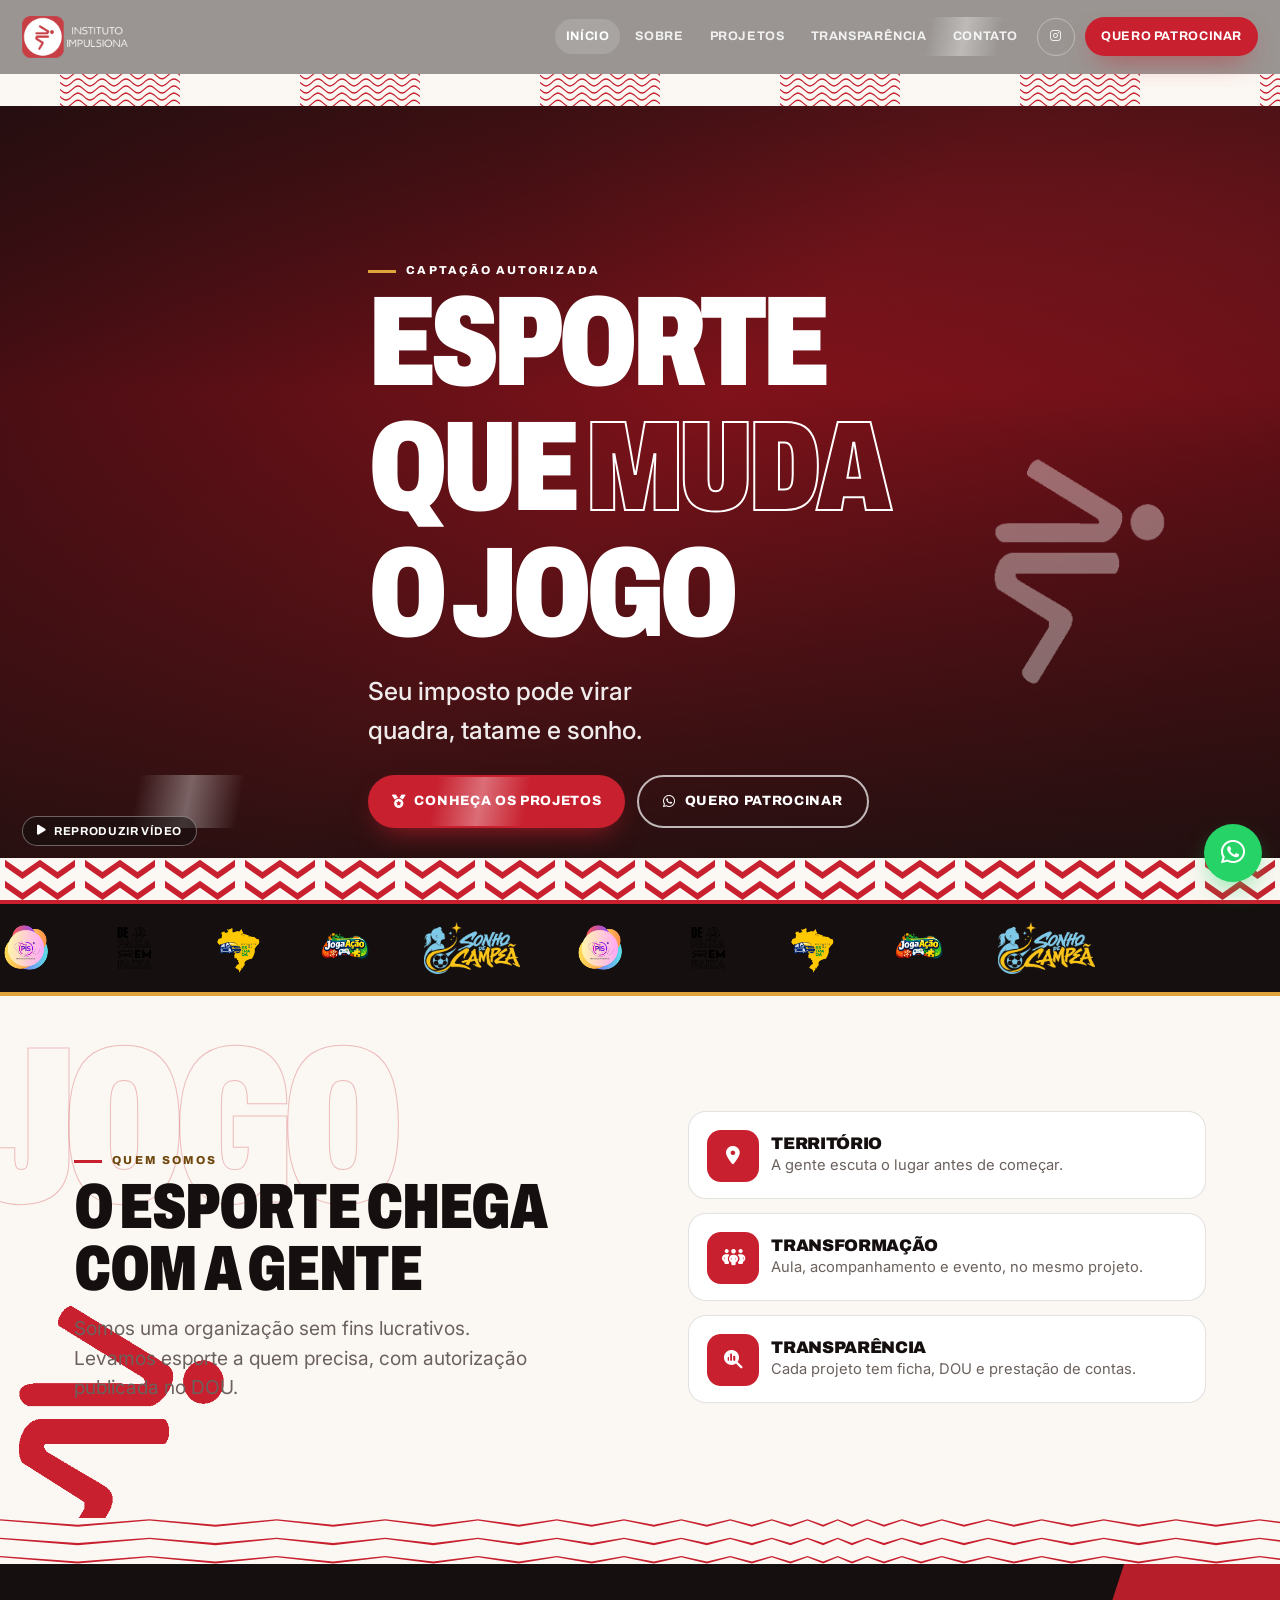
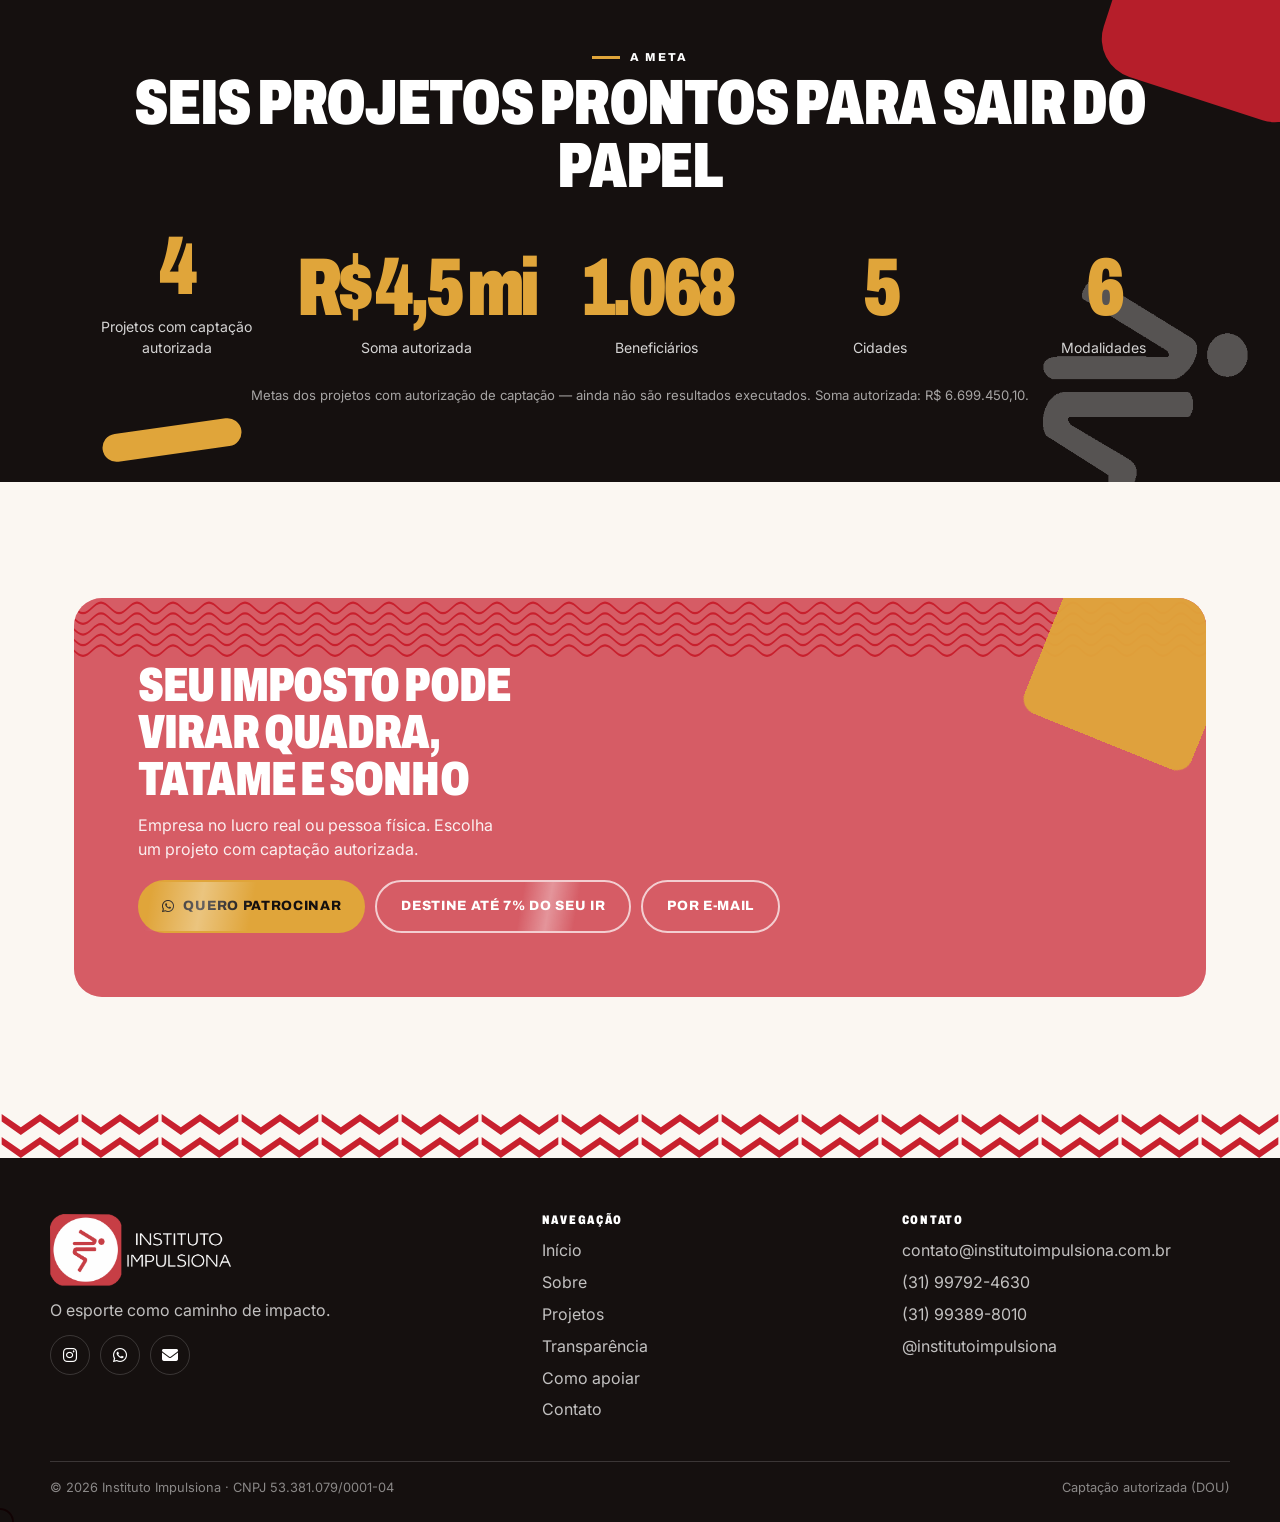
==== commit baa72fe8: "Redesenha o site com a faixa op-art da identidade. A assinatura em SVG entra no hero, nas divisões e" ====
--- a/index.html
+++ b/index.html
@@ -21,7 +21,7 @@
 <link rel="apple-touch-icon" href="assets/apple-touch-icon.png">
 <link rel="preconnect" href="https://fonts.googleapis.com">
 <link rel="preconnect" href="https://fonts.gstatic.com" crossorigin>
-<link href="https://fonts.googleapis.com/css2?family=Archivo:wght@500;600;700;800;900&amp;family=Inter:wght@400;500;600;700&amp;display=swap" rel="stylesheet">
+<link href="https://fonts.googleapis.com/css2?family=Archivo:wdth,wght@62..125,600..900&amp;family=Inter:wght@400;500;600;700&amp;display=swap" rel="stylesheet">
 <link rel="stylesheet" href="https://cdnjs.cloudflare.com/ajax/libs/font-awesome/6.5.1/css/all.min.css">
 <link rel="stylesheet" href="css/styles.css">
 <script type="application/ld+json">{"@context": "https://schema.org", "@graph": [{"@type": "NGO", "@id": "https://karinebavi.github.io/institutoimpulsiona-site/#ong", "name": "Instituto Impulsiona", "url": "https://karinebavi.github.io/institutoimpulsiona-site/", "logo": "https://karinebavi.github.io/institutoimpulsiona-site/assets/logo-simbolo.png", "email": "contato@institutoimpulsiona.com.br", "telephone": ["+55-31-99792-4630", "+55-31-99389-8010"], "taxID": "53.381.079/0001-04", "sameAs": ["https://instagram.com/institutoimpulsiona"], "description": "Organização sem fins lucrativos. Projetos esportivos com autorização de captação de recursos publicada no DOU."}, {"@type": "WebPage", "url": "https://karinebavi.github.io/institutoimpulsiona-site/", "name": "Instituto Impulsiona — Esporte que muda o jogo", "description": "Seis projetos de esporte com captação autorizada. R$ 6,7 milhões, 1.580 beneficiários, 8 cidades.", "inLanguage": "pt-BR", "isPartOf": {"@id": "https://karinebavi.github.io/institutoimpulsiona-site/#ong"}}]}</script>
@@ -46,13 +46,14 @@
 
 <main id="conteudo">
   <section class="hero">
+    <div class="opart opart-abs opart-top" data-opart="wave" aria-hidden="true"><div class="opart-shift"><div class="opart-tile"></div></div></div>
     <div class="hero-media">
       <video id="heroVideo" muted loop playsinline preload="metadata" aria-hidden="true" src="assets/hero.mp4"></video>
     </div>
-    <img class="hero-symbol" src="assets/logo-simbolo.png" alt="">
+    <div class="athlete athlete-hero" aria-hidden="true"></div>
     <div class="wrap hero-inner">
       <span class="eyebrow on-dark">Captação autorizada</span>
-      <h1 class="h-hero">Esporte que muda o jogo</h1>
+      <h1 class="h-hero">Esporte que <span class="stroke">muda</span> o jogo</h1>
       <p class="sub">Seu imposto pode virar quadra, tatame e sonho.</p>
       <div class="hero-cta">
         <a class="btn btn-red" href="projetos/"><i class="fa-solid fa-medal" aria-hidden="true"></i> Conheça os projetos</a>
@@ -63,11 +64,13 @@
       <i class="fa-solid fa-pause" aria-hidden="true"></i>
       <span>Pausar vídeo</span>
     </button>
-    <div class="hero-shape" aria-hidden="true"></div>
+    <div class="opart opart-abs opart-bot" data-opart="chevron" aria-hidden="true"><div class="opart-shift"><div class="opart-tile"></div></div></div>
   </section>
   <p class="sr-only">Logos dos projetos com captação autorizada: PIS, De Faixa em Faixa, Esporte na Estrada, JogaAção e Sonho de Campeã.</p>
 <div class="marquee" aria-hidden="true"><div class="marquee-track"><div class="marquee-group"><img src="assets/logo-pis.png" alt="" width="120" height="52"><img src="assets/logo-de-faixa-em-faixa.png" alt="" width="120" height="52"><img src="assets/logo-esporte-na-estrada.png" alt="" width="120" height="52"><img src="assets/logo-jogaacao.png" alt="" width="120" height="52"><img src="assets/logo-sonho-de-campea.png" alt="" width="120" height="52"></div><div class="marquee-group"><img src="assets/logo-pis.png" alt="" width="120" height="52"><img src="assets/logo-de-faixa-em-faixa.png" alt="" width="120" height="52"><img src="assets/logo-esporte-na-estrada.png" alt="" width="120" height="52"><img src="assets/logo-jogaacao.png" alt="" width="120" height="52"><img src="assets/logo-sonho-de-campea.png" alt="" width="120" height="52"></div></div></div>
-  <section class="pad" id="quem">
+  <section class="pad section-mark" id="quem">
+    <div class="athlete" aria-hidden="true"></div>
+    <p class="ghost" aria-hidden="true">Jogo</p>
     <div class="wrap split">
       <div class="reveal">
         <span class="eyebrow">Quem somos</span>
@@ -81,8 +84,9 @@
       </div>
     </div>
   </section>
-  <div class="angle angle-red" aria-hidden="true"></div>
-  <section class="stats-wrap pad-sm">
+  <div class="opart" data-opart="pinch" aria-hidden="true"><div class="opart-shift"><div class="opart-tile"></div></div></div>
+  <section class="stats-wrap pad-sm section-ink">
+    <div class="athlete athlete-light" aria-hidden="true"></div>
     <div class="blob blob-a" aria-hidden="true"></div>
     <div class="blob blob-b" aria-hidden="true"></div>
     <div class="wrap">
@@ -102,7 +106,8 @@
   </section>
   <section class="pad">
     <div class="wrap">
-      <div class="band reveal">
+      <div class="band band-opart reveal">
+        <div class="opart opart-fill" data-opart="wave" aria-hidden="true"><div class="opart-shift"><div class="opart-tile"></div></div></div>
         <div class="slash" aria-hidden="true"></div>
         <div style="position:relative;z-index:1">
           <h2>Seu imposto pode virar quadra, tatame e sonho</h2>
@@ -117,6 +122,7 @@
     </div>
   </section>
 </main>
+<div class="opart" data-opart="chevron" aria-hidden="true"><div class="opart-shift"><div class="opart-tile"></div></div></div>
 <footer class="footer">
   <div class="foot-grid">
     <div>
--- a/css/styles.css
+++ b/css/styles.css
@@ -504,5 +504,130 @@
     animation:none!important;transition:none!important;scroll-behavior:auto!important;
   }
   .js .reveal,.hero-inner>*{opacity:1!important;transform:none!important}
-  .marquee-track{animation:none!important}
-}
+  .marquee-track,.opart-tile{animation:none!important}
+}
+
+/* ===== Assinatura op-art e layout editorial ===== */
+:root{--opart-x:0px}
+h1,h2,.h-hero,.h-sec,.num,.proj-name{font-stretch:72%}
+.h-hero{font-size:clamp(3.2rem,10vw,8rem);max-width:8.5ch;letter-spacing:-.045em}
+.stroke{color:var(--red)}
+@supports (-webkit-text-stroke:1px #C8202E){
+  .stroke{color:transparent;-webkit-text-stroke:2px var(--red)}
+  .h-hero .stroke,.on-dark .stroke{color:transparent;-webkit-text-stroke:2px #fff}
+}
+.ghost{
+  position:absolute;left:-2vw;top:8%;z-index:0;pointer-events:none;user-select:none;
+  font-family:var(--display);font-weight:900;font-stretch:62%;text-transform:uppercase;
+  font-size:clamp(5rem,18vw,14rem);line-height:.8;letter-spacing:-.06em;
+  color:transparent;-webkit-text-stroke:1px rgba(200,32,46,.28);
+}
+.section-mark,.stats-wrap,.band,.analysis{position:relative;overflow:hidden}
+.section-mark .wrap,.stats-wrap .wrap{position:relative;z-index:1}
+.athlete{
+  position:absolute;width:min(42vw,460px);aspect-ratio:1;left:-10%;bottom:-28%;
+  background:var(--red);pointer-events:none;z-index:0;
+  -webkit-mask:url("../assets/atleta-mask.png") center/contain no-repeat;
+  mask:url("../assets/atleta-mask.png") center/contain no-repeat;
+}
+.athlete-light{background:#fff;opacity:.28;left:auto;right:-6%;bottom:-30%}
+.athlete-hero{width:min(34vw,380px);left:auto;right:2%;bottom:16%;top:auto;background:#fff;opacity:.38;z-index:1}
+
+.opart{height:46px;overflow:hidden;background:#FBF7F2}
+.opart-shift{height:100%;transform:translate3d(var(--opart-x),0,0);will-change:transform}
+.opart-tile{
+  height:100%;width:calc(100% + 240px);
+  background-repeat:repeat-x;background-size:240px 100%;
+  animation:opartDrift 14s linear infinite;
+}
+.opart[data-opart="wave"] .opart-tile{background-image:url("../assets/opart-wave.svg")}
+.opart[data-opart="chevron"] .opart-tile{background-image:url("../assets/opart-chevron.svg");background-size:80px 100%}
+.opart[data-opart="pinch"] .opart-tile{
+  width:130%;background-image:url("../assets/opart-pinch.svg");
+  background-repeat:no-repeat;background-size:100% 100%;
+  animation:opartNudge 9s ease-in-out infinite alternate;
+}
+@keyframes opartDrift{to{transform:translate3d(-240px,0,0)}}
+@keyframes opartNudge{to{transform:translate3d(-8%,0,0)}}
+.opart-abs{position:absolute;left:0;right:0;z-index:4}
+.opart-top{top:var(--header);height:32px}
+.opart-bot{bottom:0;height:42px}
+.hero{align-items:flex-end}
+.hero-media{top:calc(var(--header) + 32px);bottom:42px;left:0;right:0}
+.hero-shape{display:none}
+.hero-pause{bottom:54px;z-index:5}
+.hero-inner{z-index:5;padding-bottom:8vh}
+
+.section-red{background:var(--red);color:#fff}
+.section-red .h-sec,.section-red h2{color:#fff}
+.section-red .lead{color:rgba(255,255,255,.9)}
+.section-red .eyebrow{color:#fff}
+.section-red .eyebrow::before{background:#fff}
+.section-ink{background:var(--ink)}
+
+.stat .num{
+  font-size:clamp(3rem,6.4vw,6.2rem);
+  letter-spacing:-.05em;
+  font-stretch:68%;
+}
+.stats{align-items:end}
+
+.band{background:var(--red);isolation:isolate}
+.band-opart .opart-fill{position:absolute;inset:0;height:100%;opacity:.28;z-index:0}
+.band-opart .opart-fill .opart-tile{background-size:180px 64px}
+.band h2,.band p,.band .btn-row{position:relative;z-index:1}
+
+.bento.proj-grid{grid-template-columns:repeat(12,1fr);gap:16px}
+.span-8{grid-column:span 8}
+.span-7{grid-column:span 7}
+.span-6{grid-column:span 6}
+.span-5{grid-column:span 5}
+.span-4{grid-column:span 4}
+.tone-pis{--tone:#d4537a}
+.tone-faixa{--tone:#15100F}
+.tone-estrada{--tone:#0e4d8c}
+.tone-joga{--tone:#0a6e6e}
+.tone-sonho{--tone:#2f8fbe}
+.tone-elas{--tone:#e00070}
+.tone-centro{--tone:#c4176a}
+.proj{position:relative;border:0;border-top:7px solid var(--tone,var(--red));background:#fff}
+.proj::before{
+  content:"";position:absolute;inset:0;background:var(--tone,var(--red));
+  transform:scaleY(0);transform-origin:bottom;transition:transform .45s cubic-bezier(.22,.61,.36,1);
+  pointer-events:none;z-index:0;opacity:.1;
+}
+.proj:hover::before,.proj:focus-within::before{transform:scaleY(1)}
+.proj-top,.proj-body{position:relative;z-index:1}
+.proj-top{min-height:148px}
+.span-7 .proj-top,.span-8 .proj-top{min-height:190px}
+.span-7 .proj-logo,.span-8 .proj-logo{height:108px}
+.proj:hover{border-color:var(--tone,var(--red));transform:translateY(-10px) rotate(-.3deg)}
+.proj:hover .proj-logo{transform:scale(1.12) rotate(2deg)}
+.proj-tag{background:var(--tone,var(--red))}
+.btn{position:relative}
+body.inner main > .opart:first-child{margin-top:var(--header)}
+.btn::after{
+  content:"";position:absolute;inset:0;background:linear-gradient(100deg,transparent 30%,rgba(255,255,255,.35),transparent 70%);
+  transform:translateX(-120%);
+}
+.btn:hover::after{transform:translateX(120%);transition:transform .55s ease}
+.cursor-ring{
+  display:none;position:fixed;z-index:180;width:28px;height:28px;margin:-14px 0 0 -14px;
+  border:2px solid var(--red);border-radius:50%;pointer-events:none;
+  mix-blend-mode:multiply;transition:width .2s,height .2s,margin .2s,background .2s;
+}
+body.cursor-on .cursor-ring{display:block}
+body.cursor-hot .cursor-ring{width:56px;height:56px;margin:-28px 0 0 -28px;background:rgba(200,32,46,.15)}
+@media(max-width:1080px){
+  .bento.proj-grid{grid-template-columns:1fr}
+  .span-8,.span-7,.span-6,.span-5,.span-4{grid-column:auto}
+  .athlete{width:200px;opacity:.2}
+  .ghost{font-size:42vw;top:0}
+  .h-hero{font-size:clamp(2.7rem,13vw,4.4rem)}
+  .opart{height:30px}
+  .hero-media{top:calc(var(--header) + 30px);bottom:30px}
+}
+@media(hover:hover) and (pointer:fine){
+  .proj-body{transition:transform .35s ease}
+  .proj:hover .proj-name{color:var(--tone,var(--red))}
+}
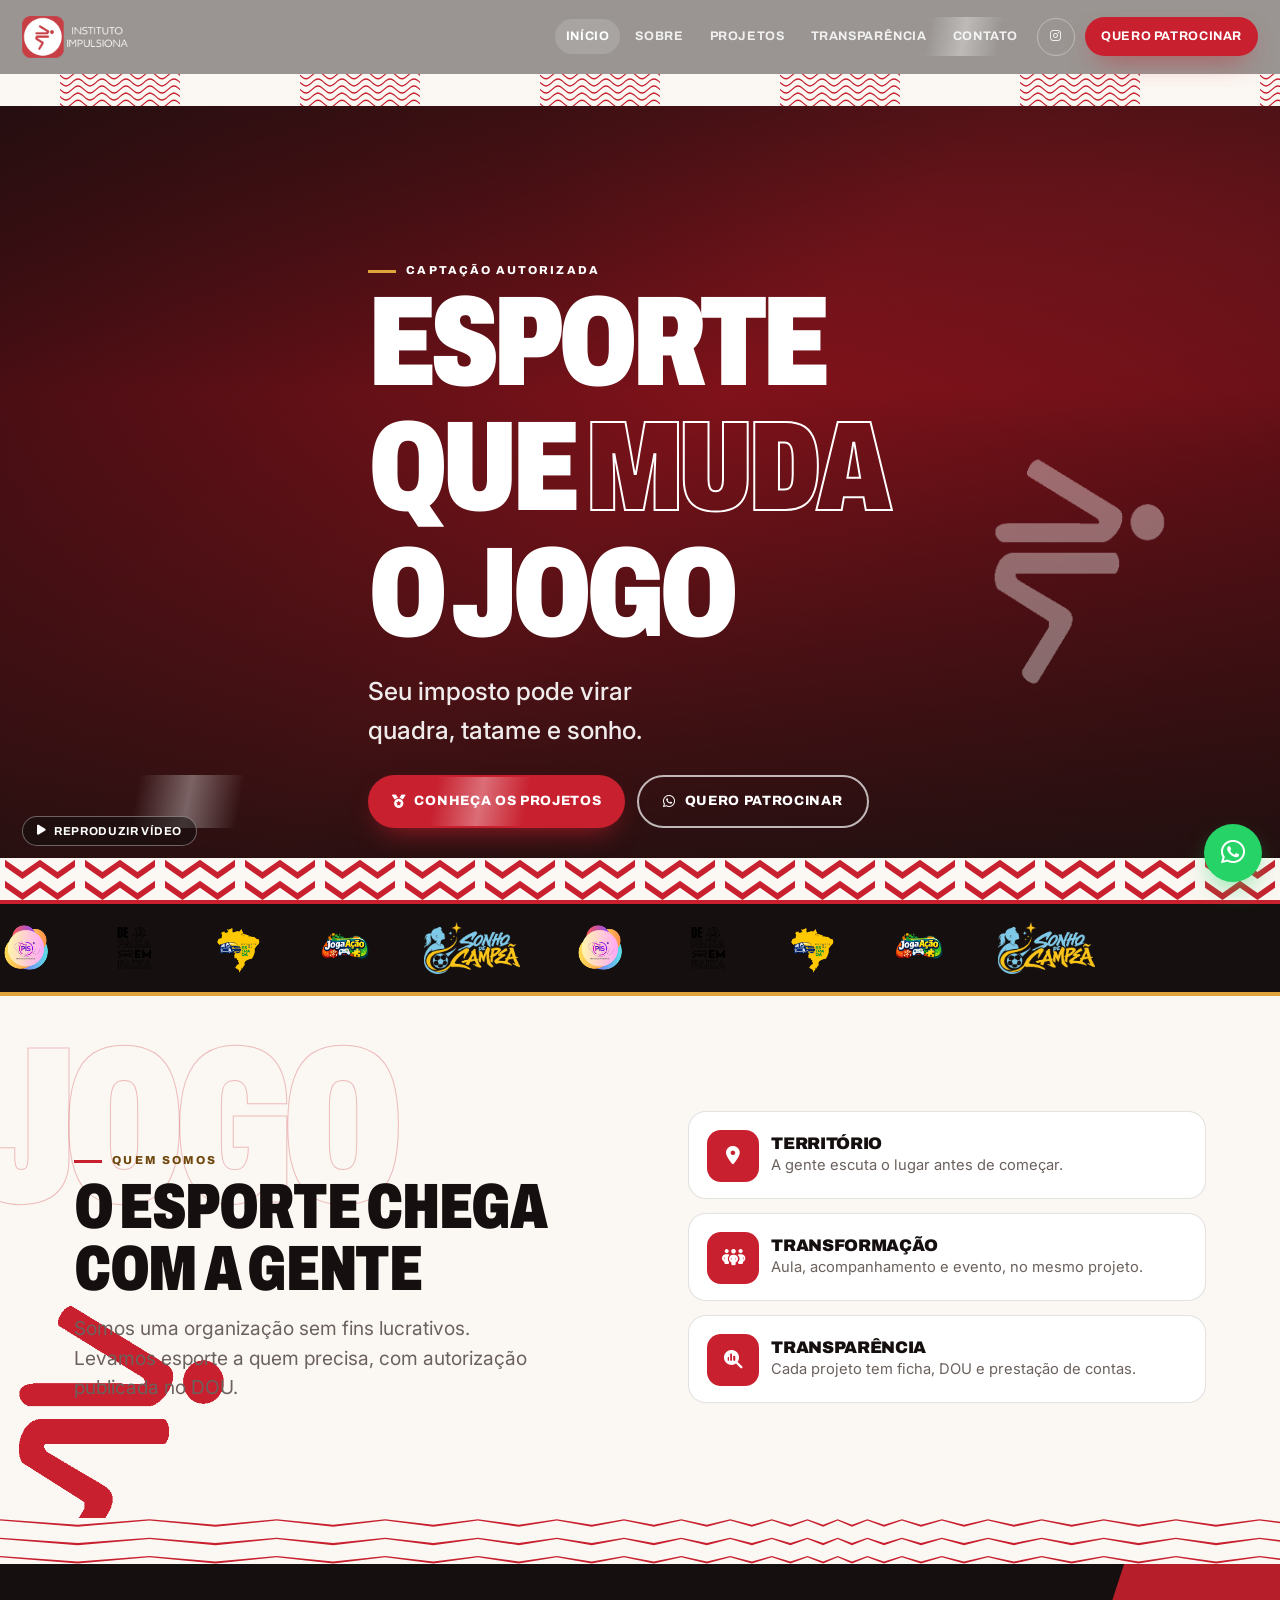
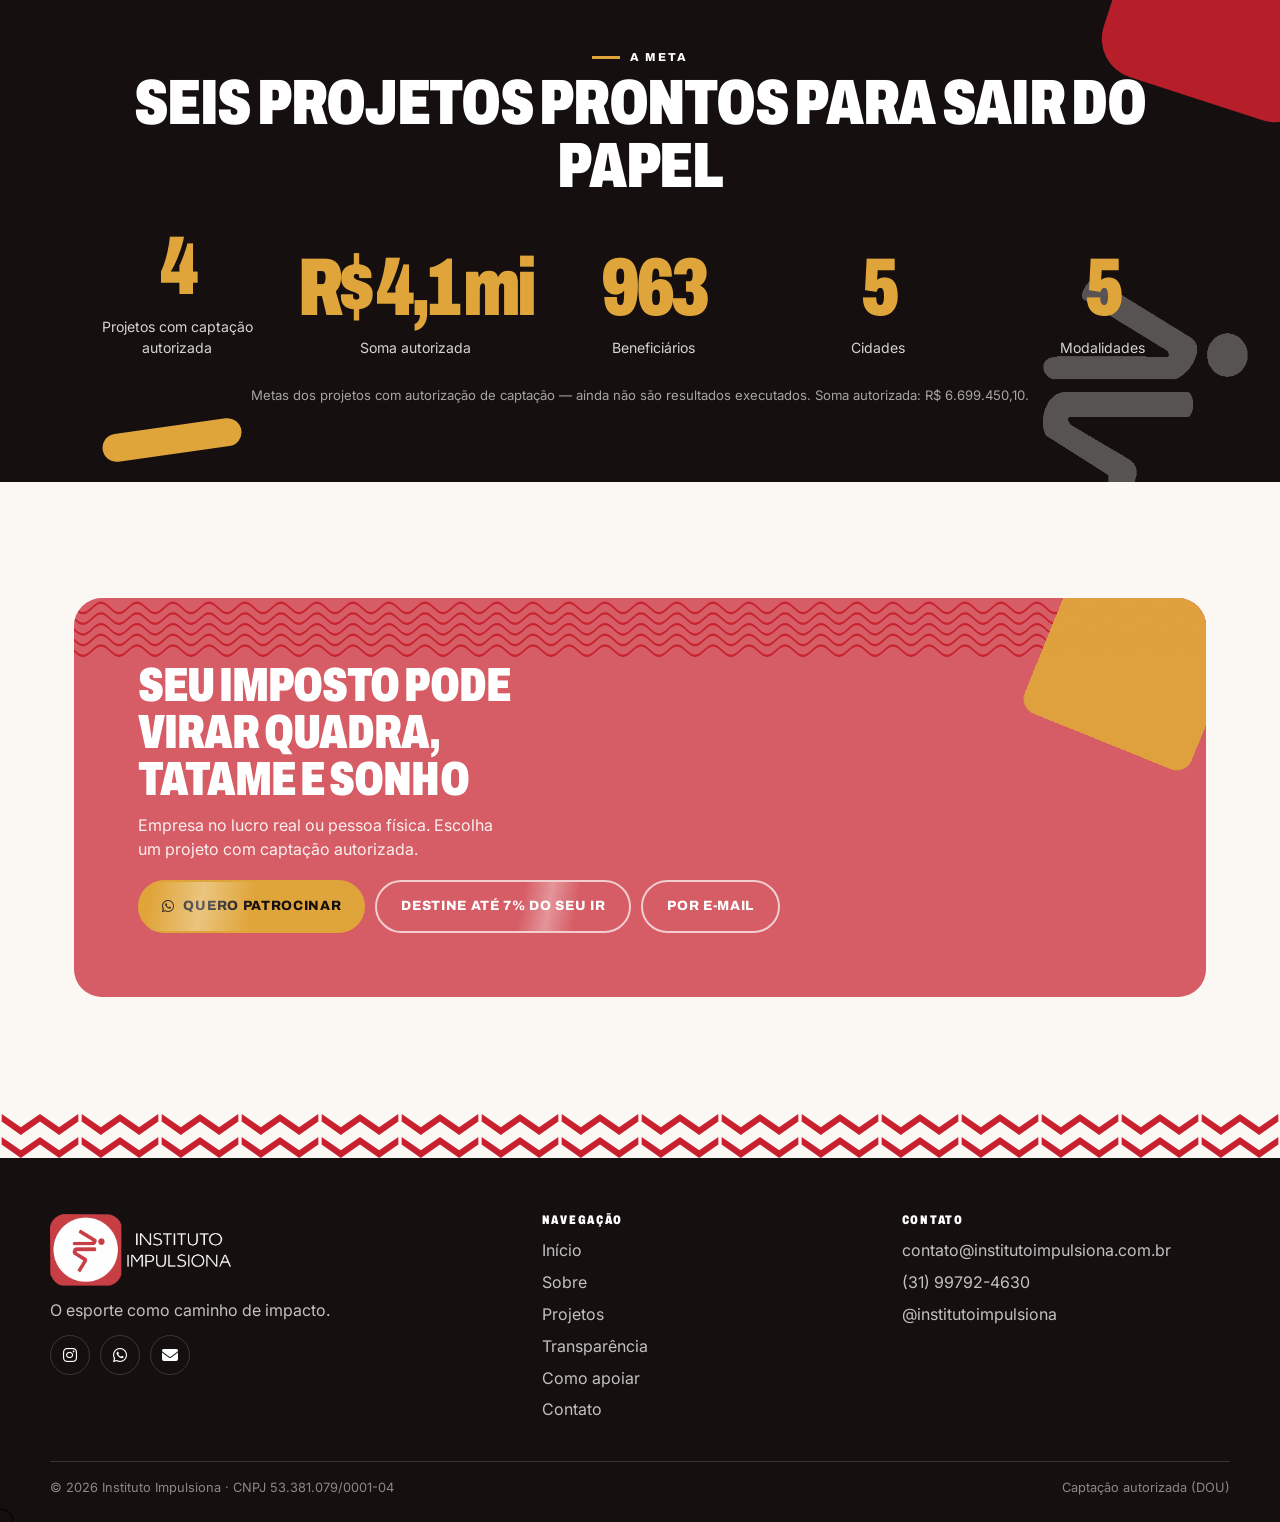
==== commit 83a4b949: "Deixa só o WhatsApp (31) 99792-4630 no site. O número (31) 99389-8010 sai do rodapé, da página de co" ====
--- a/index.html
+++ b/index.html
@@ -24,7 +24,7 @@
 <link href="https://fonts.googleapis.com/css2?family=Archivo:wdth,wght@62..125,600..900&amp;family=Inter:wght@400;500;600;700&amp;display=swap" rel="stylesheet">
 <link rel="stylesheet" href="https://cdnjs.cloudflare.com/ajax/libs/font-awesome/6.5.1/css/all.min.css">
 <link rel="stylesheet" href="css/styles.css">
-<script type="application/ld+json">{"@context": "https://schema.org", "@graph": [{"@type": "NGO", "@id": "https://karinebavi.github.io/institutoimpulsiona-site/#ong", "name": "Instituto Impulsiona", "url": "https://karinebavi.github.io/institutoimpulsiona-site/", "logo": "https://karinebavi.github.io/institutoimpulsiona-site/assets/logo-simbolo.png", "email": "contato@institutoimpulsiona.com.br", "telephone": ["+55-31-99792-4630", "+55-31-99389-8010"], "taxID": "53.381.079/0001-04", "sameAs": ["https://instagram.com/institutoimpulsiona"], "description": "Organização sem fins lucrativos. Projetos esportivos com autorização de captação de recursos publicada no DOU."}, {"@type": "WebPage", "url": "https://karinebavi.github.io/institutoimpulsiona-site/", "name": "Instituto Impulsiona — Esporte que muda o jogo", "description": "Seis projetos de esporte com captação autorizada. R$ 6,7 milhões, 1.580 beneficiários, 8 cidades.", "inLanguage": "pt-BR", "isPartOf": {"@id": "https://karinebavi.github.io/institutoimpulsiona-site/#ong"}}]}</script>
+<script type="application/ld+json">{"@context": "https://schema.org", "@graph": [{"@type": "NGO", "@id": "https://karinebavi.github.io/institutoimpulsiona-site/#ong", "name": "Instituto Impulsiona", "url": "https://karinebavi.github.io/institutoimpulsiona-site/", "logo": "https://karinebavi.github.io/institutoimpulsiona-site/assets/logo-simbolo.png", "email": "contato@institutoimpulsiona.com.br", "telephone": "+55-31-99792-4630", "taxID": "53.381.079/0001-04", "sameAs": ["https://instagram.com/institutoimpulsiona"], "description": "Organização sem fins lucrativos. Projetos esportivos com autorização de captação de recursos publicada no DOU."}, {"@type": "WebPage", "url": "https://karinebavi.github.io/institutoimpulsiona-site/", "name": "Instituto Impulsiona — Esporte que muda o jogo", "description": "Seis projetos de esporte com captação autorizada. R$ 6,7 milhões, 1.580 beneficiários, 8 cidades.", "inLanguage": "pt-BR", "isPartOf": {"@id": "https://karinebavi.github.io/institutoimpulsiona-site/#ong"}}]}</script>
 </head>
 <body class="home">
 <a class="skip" href="#conteudo">Ir para o conteúdo</a>
@@ -147,7 +147,6 @@
       <h2>Contato</h2>
       <a href="mailto:contato@institutoimpulsiona.com.br">contato@institutoimpulsiona.com.br</a>
       <a href="https://wa.me/5531997924630" target="_blank" rel="noopener noreferrer">(31) 99792-4630</a>
-      <a href="https://wa.me/5531993898010" target="_blank" rel="noopener noreferrer">(31) 99389-8010</a>
       <a href="https://instagram.com/institutoimpulsiona" target="_blank" rel="noopener noreferrer">@institutoimpulsiona</a>
     </div>
   </div>
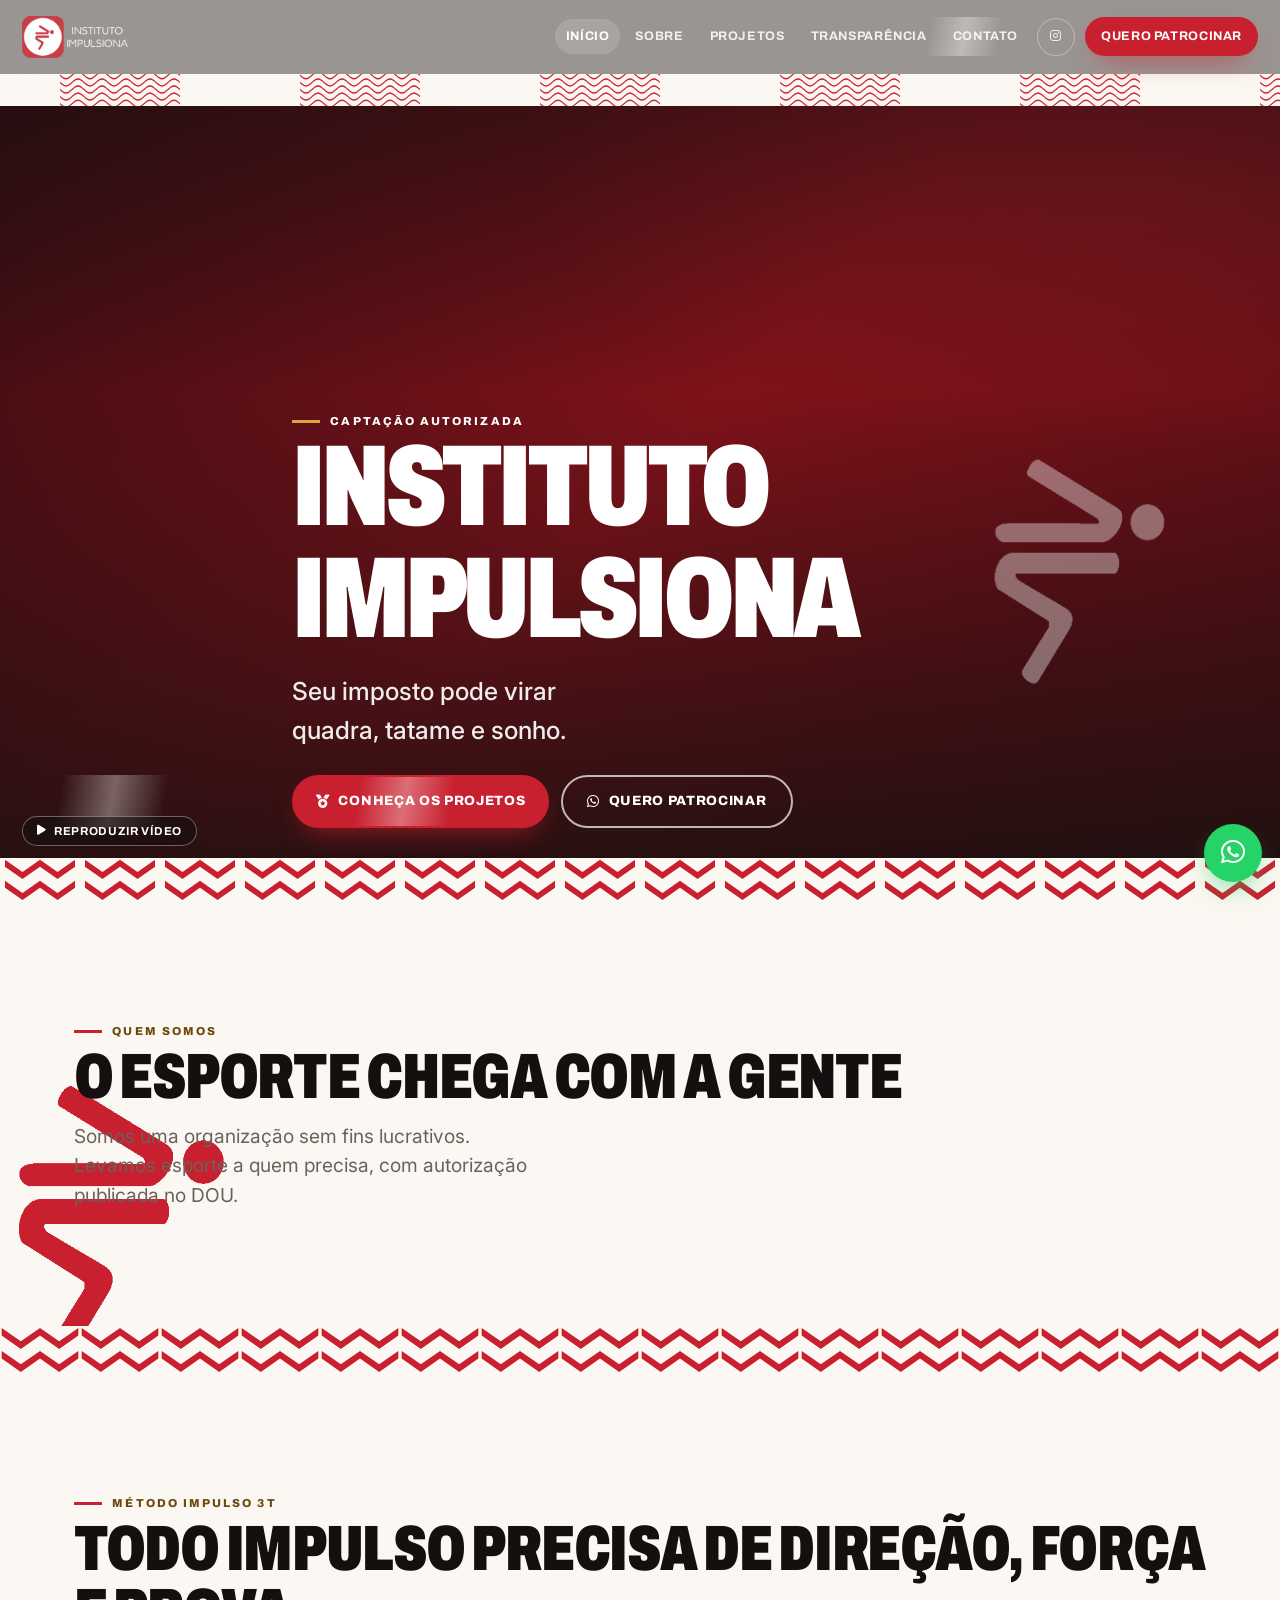
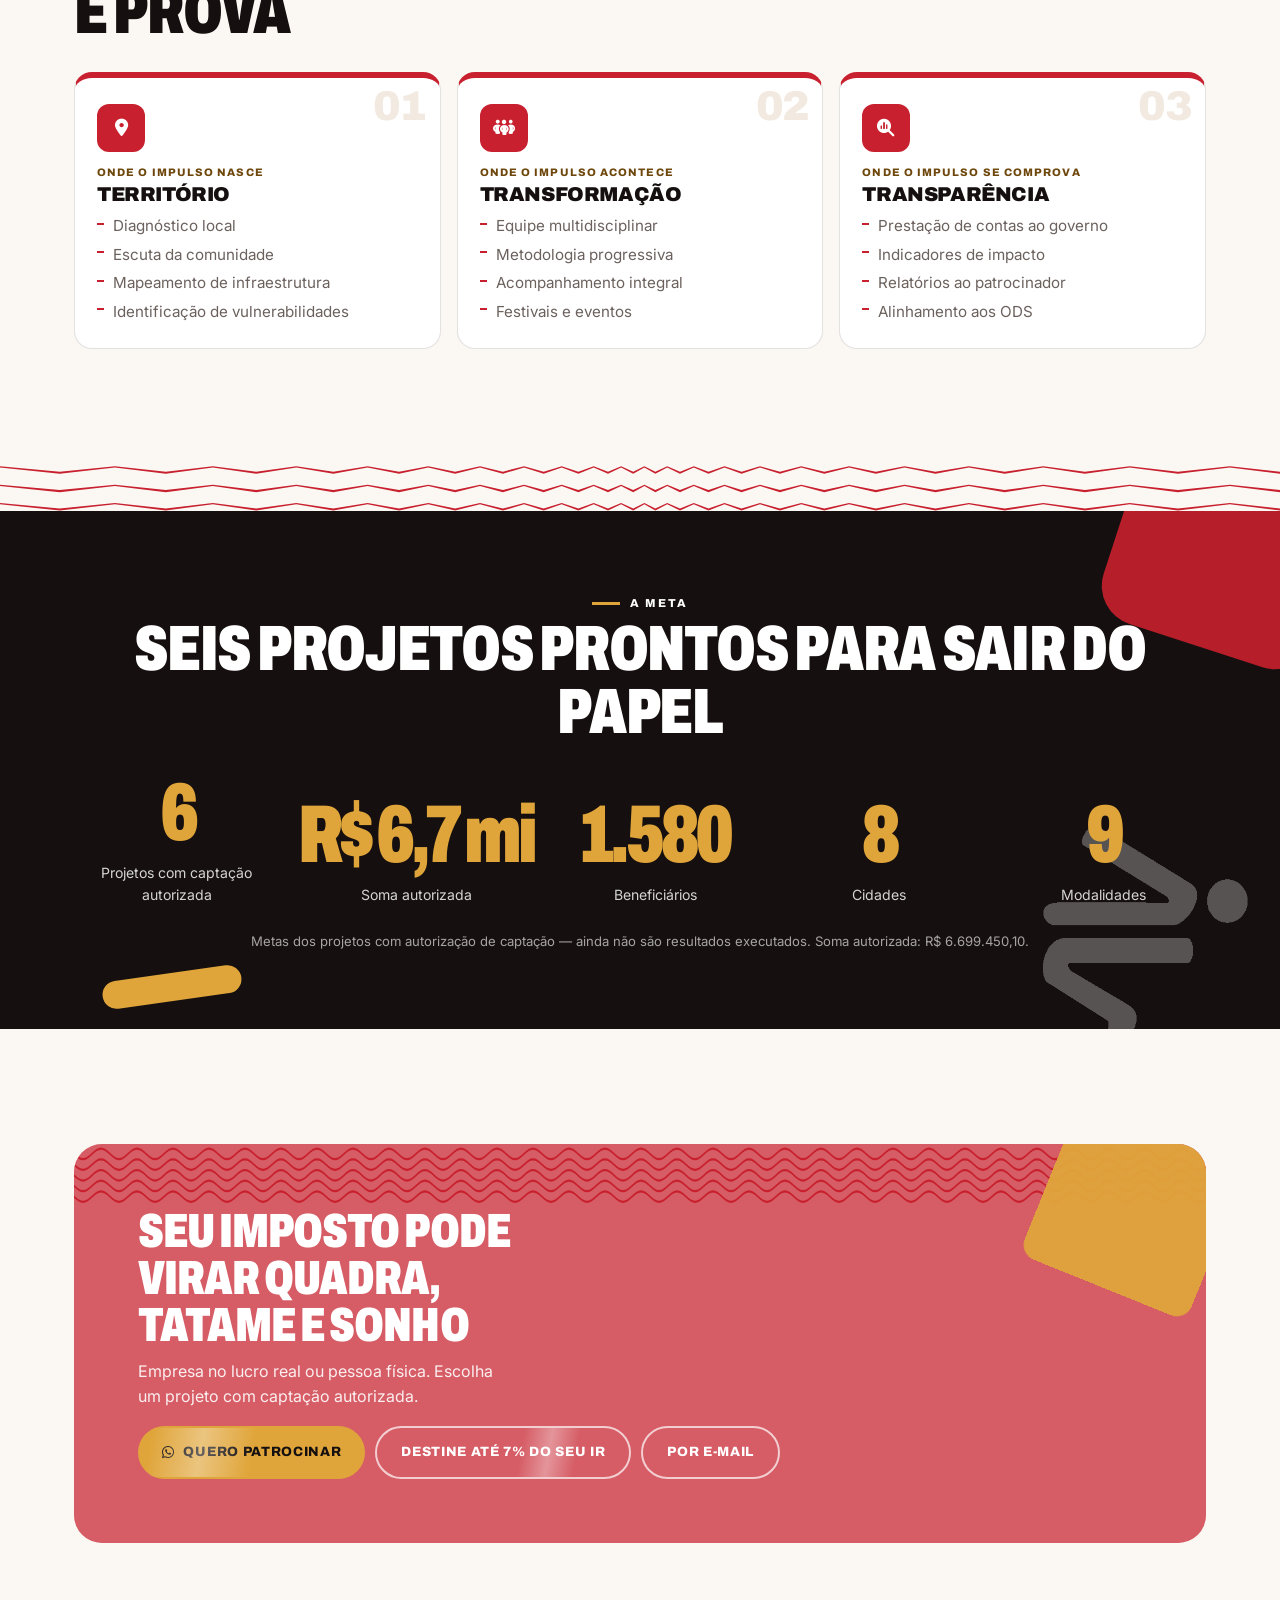
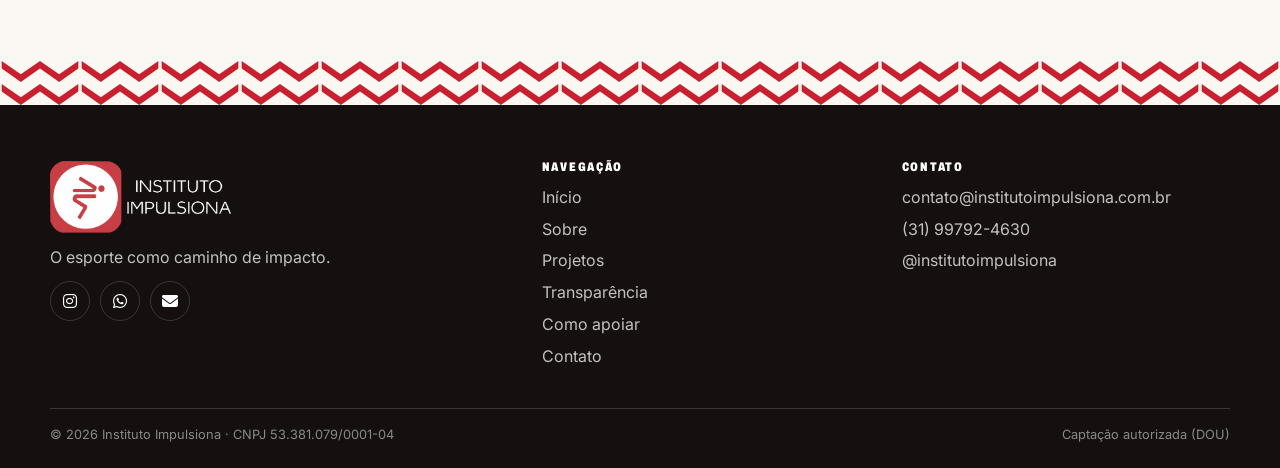
==== commit 272fef18: "Deixa a home estática e devolve o Método 3T. O título do hero passa a ser só Instituto Impulsiona. S" ====
--- a/index.html
+++ b/index.html
@@ -3,18 +3,18 @@
 <head>
 <meta charset="UTF-8">
 <meta name="viewport" content="width=device-width, initial-scale=1.0">
-<title>Instituto Impulsiona — Esporte que muda o jogo</title>
+<title>Instituto Impulsiona</title>
 <meta name="description" content="Seis projetos de esporte com captação autorizada. R$ 6,7 milhões, 1.580 beneficiários, 8 cidades.">
 <meta name="theme-color" content="#15100F">
 <meta property="og:type" content="website">
 <meta property="og:locale" content="pt_BR">
 <meta property="og:site_name" content="Instituto Impulsiona">
-<meta property="og:title" content="Instituto Impulsiona — Esporte que muda o jogo">
+<meta property="og:title" content="Instituto Impulsiona">
 <meta property="og:description" content="Seis projetos de esporte com captação autorizada. R$ 6,7 milhões, 1.580 beneficiários, 8 cidades.">
 <meta property="og:image" content="https://karinebavi.github.io/institutoimpulsiona-site/assets/logo-simbolo.png">
 <meta property="og:image:alt" content="Símbolo do Instituto Impulsiona">
 <meta name="twitter:card" content="summary">
-<meta name="twitter:title" content="Instituto Impulsiona — Esporte que muda o jogo">
+<meta name="twitter:title" content="Instituto Impulsiona">
 <meta name="twitter:description" content="Seis projetos de esporte com captação autorizada. R$ 6,7 milhões, 1.580 beneficiários, 8 cidades.">
 <meta name="twitter:image" content="https://karinebavi.github.io/institutoimpulsiona-site/assets/logo-simbolo.png">
 <link rel="icon" href="favicon.png" type="image/png">
@@ -24,7 +24,7 @@
 <link href="https://fonts.googleapis.com/css2?family=Archivo:wdth,wght@62..125,600..900&amp;family=Inter:wght@400;500;600;700&amp;display=swap" rel="stylesheet">
 <link rel="stylesheet" href="https://cdnjs.cloudflare.com/ajax/libs/font-awesome/6.5.1/css/all.min.css">
 <link rel="stylesheet" href="css/styles.css">
-<script type="application/ld+json">{"@context": "https://schema.org", "@graph": [{"@type": "NGO", "@id": "https://karinebavi.github.io/institutoimpulsiona-site/#ong", "name": "Instituto Impulsiona", "url": "https://karinebavi.github.io/institutoimpulsiona-site/", "logo": "https://karinebavi.github.io/institutoimpulsiona-site/assets/logo-simbolo.png", "email": "contato@institutoimpulsiona.com.br", "telephone": "+55-31-99792-4630", "taxID": "53.381.079/0001-04", "sameAs": ["https://instagram.com/institutoimpulsiona"], "description": "Organização sem fins lucrativos. Projetos esportivos com autorização de captação de recursos publicada no DOU."}, {"@type": "WebPage", "url": "https://karinebavi.github.io/institutoimpulsiona-site/", "name": "Instituto Impulsiona — Esporte que muda o jogo", "description": "Seis projetos de esporte com captação autorizada. R$ 6,7 milhões, 1.580 beneficiários, 8 cidades.", "inLanguage": "pt-BR", "isPartOf": {"@id": "https://karinebavi.github.io/institutoimpulsiona-site/#ong"}}]}</script>
+<script type="application/ld+json">{"@context": "https://schema.org", "@graph": [{"@type": "NGO", "@id": "https://karinebavi.github.io/institutoimpulsiona-site/#ong", "name": "Instituto Impulsiona", "url": "https://karinebavi.github.io/institutoimpulsiona-site/", "logo": "https://karinebavi.github.io/institutoimpulsiona-site/assets/logo-simbolo.png", "email": "contato@institutoimpulsiona.com.br", "telephone": "+55-31-99792-4630", "taxID": "53.381.079/0001-04", "sameAs": ["https://instagram.com/institutoimpulsiona"], "description": "Organização sem fins lucrativos. Projetos esportivos com autorização de captação de recursos publicada no DOU."}, {"@type": "WebPage", "url": "https://karinebavi.github.io/institutoimpulsiona-site/", "name": "Instituto Impulsiona", "description": "Seis projetos de esporte com captação autorizada. R$ 6,7 milhões, 1.580 beneficiários, 8 cidades.", "inLanguage": "pt-BR", "isPartOf": {"@id": "https://karinebavi.github.io/institutoimpulsiona-site/#ong"}}]}</script>
 </head>
 <body class="home">
 <a class="skip" href="#conteudo">Ir para o conteúdo</a>
@@ -53,7 +53,7 @@
     <div class="athlete athlete-hero" aria-hidden="true"></div>
     <div class="wrap hero-inner">
       <span class="eyebrow on-dark">Captação autorizada</span>
-      <h1 class="h-hero">Esporte que <span class="stroke">muda</span> o jogo</h1>
+      <h1 class="h-hero">Instituto Impulsiona</h1>
       <p class="sub">Seu imposto pode virar quadra, tatame e sonho.</p>
       <div class="hero-cta">
         <a class="btn btn-red" href="projetos/"><i class="fa-solid fa-medal" aria-hidden="true"></i> Conheça os projetos</a>
@@ -66,21 +66,58 @@
     </button>
     <div class="opart opart-abs opart-bot" data-opart="chevron" aria-hidden="true"><div class="opart-shift"><div class="opart-tile"></div></div></div>
   </section>
-  <p class="sr-only">Logos dos projetos com captação autorizada: PIS, De Faixa em Faixa, Esporte na Estrada, JogaAção e Sonho de Campeã.</p>
-<div class="marquee" aria-hidden="true"><div class="marquee-track"><div class="marquee-group"><img src="assets/logo-pis.png" alt="" width="120" height="52"><img src="assets/logo-de-faixa-em-faixa.png" alt="" width="120" height="52"><img src="assets/logo-esporte-na-estrada.png" alt="" width="120" height="52"><img src="assets/logo-jogaacao.png" alt="" width="120" height="52"><img src="assets/logo-sonho-de-campea.png" alt="" width="120" height="52"></div><div class="marquee-group"><img src="assets/logo-pis.png" alt="" width="120" height="52"><img src="assets/logo-de-faixa-em-faixa.png" alt="" width="120" height="52"><img src="assets/logo-esporte-na-estrada.png" alt="" width="120" height="52"><img src="assets/logo-jogaacao.png" alt="" width="120" height="52"><img src="assets/logo-sonho-de-campea.png" alt="" width="120" height="52"></div></div></div>
   <section class="pad section-mark" id="quem">
     <div class="athlete" aria-hidden="true"></div>
-    <p class="ghost" aria-hidden="true">Jogo</p>
-    <div class="wrap split">
+    <div class="wrap">
       <div class="reveal">
         <span class="eyebrow">Quem somos</span>
         <h2 class="h-sec">O esporte chega com a gente</h2>
         <p class="lead">Somos uma organização sem fins lucrativos. Levamos esporte a quem precisa, com autorização publicada no DOU.</p>
       </div>
-      <div class="method">
-        <article class="step reveal"><div class="ico"><i class="fa-solid fa-location-dot" aria-hidden="true"></i></div><div><h3>Território</h3><p>A gente escuta o lugar antes de começar.</p></div></article>
-        <article class="step reveal"><div class="ico"><i class="fa-solid fa-people-group" aria-hidden="true"></i></div><div><h3>Transformação</h3><p>Aula, acompanhamento e evento, no mesmo projeto.</p></div></article>
-        <article class="step reveal"><div class="ico"><i class="fa-solid fa-magnifying-glass-chart" aria-hidden="true"></i></div><div><h3>Transparência</h3><p>Cada projeto tem ficha, DOU e prestação de contas.</p></div></article>
+    </div>
+  </section>
+  <div class="opart" data-opart="chevron" aria-hidden="true"><div class="opart-shift"><div class="opart-tile"></div></div></div>
+  <section class="pad" id="metodo">
+    <div class="wrap">
+      <span class="eyebrow">Método Impulso 3T</span>
+      <h2 class="h-sec">Todo impulso precisa de direção, força e prova</h2>
+      <div class="method-grid">
+        <article class="method-card">
+          <span class="method-num" aria-hidden="true">01</span>
+          <div class="ico"><i class="fa-solid fa-location-dot" aria-hidden="true"></i></div>
+          <p class="micro">Onde o impulso nasce</p>
+          <h3>Território</h3>
+          <ul>
+            <li>Diagnóstico local</li>
+            <li>Escuta da comunidade</li>
+            <li>Mapeamento de infraestrutura</li>
+            <li>Identificação de vulnerabilidades</li>
+          </ul>
+        </article>
+        <article class="method-card">
+          <span class="method-num" aria-hidden="true">02</span>
+          <div class="ico"><i class="fa-solid fa-people-group" aria-hidden="true"></i></div>
+          <p class="micro">Onde o impulso acontece</p>
+          <h3>Transformação</h3>
+          <ul>
+            <li>Equipe multidisciplinar</li>
+            <li>Metodologia progressiva</li>
+            <li>Acompanhamento integral</li>
+            <li>Festivais e eventos</li>
+          </ul>
+        </article>
+        <article class="method-card">
+          <span class="method-num" aria-hidden="true">03</span>
+          <div class="ico"><i class="fa-solid fa-magnifying-glass-chart" aria-hidden="true"></i></div>
+          <p class="micro">Onde o impulso se comprova</p>
+          <h3>Transparência</h3>
+          <ul>
+            <li>Prestação de contas ao governo</li>
+            <li>Indicadores de impacto</li>
+            <li>Relatórios ao patrocinador</li>
+            <li>Alinhamento aos ODS</li>
+          </ul>
+        </article>
       </div>
     </div>
   </section>
--- a/css/styles.css
+++ b/css/styles.css
@@ -144,9 +144,7 @@
 }
 .hero-media video{
   width:100%;height:100%;object-fit:cover;
-  animation:heroZoom 28s ease-in-out infinite alternate;
-}
-@keyframes heroZoom{from{transform:scale(1.04)}to{transform:scale(1.14)}}
+}
 .hero-media::after{
   content:"";position:absolute;inset:0;
   background:
@@ -178,22 +176,31 @@
   clip-path:polygon(0 62%, 100% 0, 100% 100%, 0 100%);
 }
 
-.js .hero-inner>*{opacity:0;animation:rise .8s cubic-bezier(.22,.61,.36,1) forwards}
-.js .hero-inner>*:nth-child(1){animation-delay:.05s}
-.js .hero-inner>*:nth-child(2){animation-delay:.16s}
-.js .hero-inner>*:nth-child(3){animation-delay:.28s}
-.js .hero-inner>*:nth-child(4){animation-delay:.4s}
-@keyframes rise{from{opacity:0;transform:translateY(22px)}to{opacity:1;transform:none}}
-
-.marquee{
-  background:var(--ink);color:#fff;overflow:hidden;
-  border-top:4px solid var(--red);border-bottom:4px solid var(--gold);
-  padding:18px 0;
-}
-.marquee-track{display:flex;width:max-content;animation:slide 32s linear infinite}
-.marquee-group{display:flex;align-items:center;gap:54px;padding-right:54px}
-.marquee img{height:52px;width:auto;object-fit:contain;filter:none}
-@keyframes slide{from{transform:translateX(0)}to{transform:translateX(-50%)}}
+.method-grid{display:grid;grid-template-columns:repeat(3,1fr);gap:16px;margin-top:28px}
+.method-card{
+  position:relative;background:#fff;border:1px solid var(--line);border-top:6px solid var(--red);
+  border-radius:18px;padding:26px 22px 20px;overflow:hidden;
+  transition:transform .25s ease,box-shadow .25s ease;
+}
+.method-card:hover{transform:translateY(-4px);box-shadow:var(--shadow)}
+.method-num{
+  position:absolute;top:8px;right:14px;font-family:var(--display);font-weight:900;
+  font-size:2.6rem;line-height:1;color:var(--cream);letter-spacing:-.04em;
+}
+.method-card .ico{
+  width:48px;height:48px;border-radius:12px;background:var(--red);color:#fff;
+  display:grid;place-items:center;font-size:1.1rem;margin-bottom:12px;
+}
+.method-card .micro{
+  font-family:var(--display);text-transform:uppercase;letter-spacing:.1em;
+  font-size:.68rem;color:var(--gold-text);font-weight:800;margin-bottom:4px;
+}
+.method-card h3{font-size:1.25rem;margin-bottom:10px}
+.method-card ul{list-style:none;color:var(--gray);font-size:.95rem}
+.method-card li{position:relative;padding-left:16px;margin:5px 0}
+.method-card li::before{
+  content:"";position:absolute;left:0;top:.55em;width:7px;height:2px;background:var(--red);
+}
 
 .angle{height:54px;pointer-events:none}
 .angle-red{background:linear-gradient(115deg,var(--red) 0 46%,var(--gold) 46% 62%,var(--ink) 62%)}
@@ -473,8 +480,7 @@
 .wa:hover{transform:scale(1.06)}
 
 .reveal{opacity:1;transform:none}
-.js .reveal{opacity:0;transform:translateY(26px);transition:opacity .6s ease,transform .6s cubic-bezier(.22,.61,.36,1)}
-.js .reveal.in{opacity:1;transform:none}
+.js .reveal{opacity:1;transform:none}
 
 @media(max-width:1080px){
   .nav{
@@ -488,7 +494,7 @@
   .nav .btn{margin:6px 0 0;justify-content:center}
   .nav-ig{align-self:flex-start}
   .burger{display:flex}
-  .split,.proj-grid,.support-grid,.steps,.contact-grid,.form-row,.assure,.cert-grid,.mvv,.band,.foot-grid{grid-template-columns:1fr}
+  .split,.proj-grid,.support-grid,.steps,.contact-grid,.form-row,.assure,.cert-grid,.mvv,.band,.foot-grid,.method-grid{grid-template-columns:1fr}
   .docs-grid{grid-template-columns:1fr 1fr}
   .stats{grid-template-columns:1fr 1fr}
   .stat:last-child{grid-column:1 / -1}
@@ -510,7 +516,7 @@
 /* ===== Assinatura op-art e layout editorial ===== */
 :root{--opart-x:0px}
 h1,h2,.h-hero,.h-sec,.num,.proj-name{font-stretch:72%}
-.h-hero{font-size:clamp(3.2rem,10vw,8rem);max-width:8.5ch;letter-spacing:-.045em}
+.h-hero{font-size:clamp(3.2rem,9vw,7.2rem);max-width:12ch;letter-spacing:-.045em}
 .stroke{color:var(--red)}
 @supports (-webkit-text-stroke:1px #C8202E){
   .stroke{color:transparent;-webkit-text-stroke:2px var(--red)}
@@ -536,19 +542,15 @@
 .opart{height:46px;overflow:hidden;background:#FBF7F2}
 .opart-shift{height:100%;transform:translate3d(var(--opart-x),0,0);will-change:transform}
 .opart-tile{
-  height:100%;width:calc(100% + 240px);
+  height:100%;width:100%;
   background-repeat:repeat-x;background-size:240px 100%;
-  animation:opartDrift 14s linear infinite;
 }
 .opart[data-opart="wave"] .opart-tile{background-image:url("../assets/opart-wave.svg")}
 .opart[data-opart="chevron"] .opart-tile{background-image:url("../assets/opart-chevron.svg");background-size:80px 100%}
 .opart[data-opart="pinch"] .opart-tile{
-  width:130%;background-image:url("../assets/opart-pinch.svg");
+  background-image:url("../assets/opart-pinch.svg");
   background-repeat:no-repeat;background-size:100% 100%;
-  animation:opartNudge 9s ease-in-out infinite alternate;
-}
-@keyframes opartDrift{to{transform:translate3d(-240px,0,0)}}
-@keyframes opartNudge{to{transform:translate3d(-8%,0,0)}}
+}
 .opart-abs{position:absolute;left:0;right:0;z-index:4}
 .opart-top{top:var(--header);height:32px}
 .opart-bot{bottom:0;height:42px}
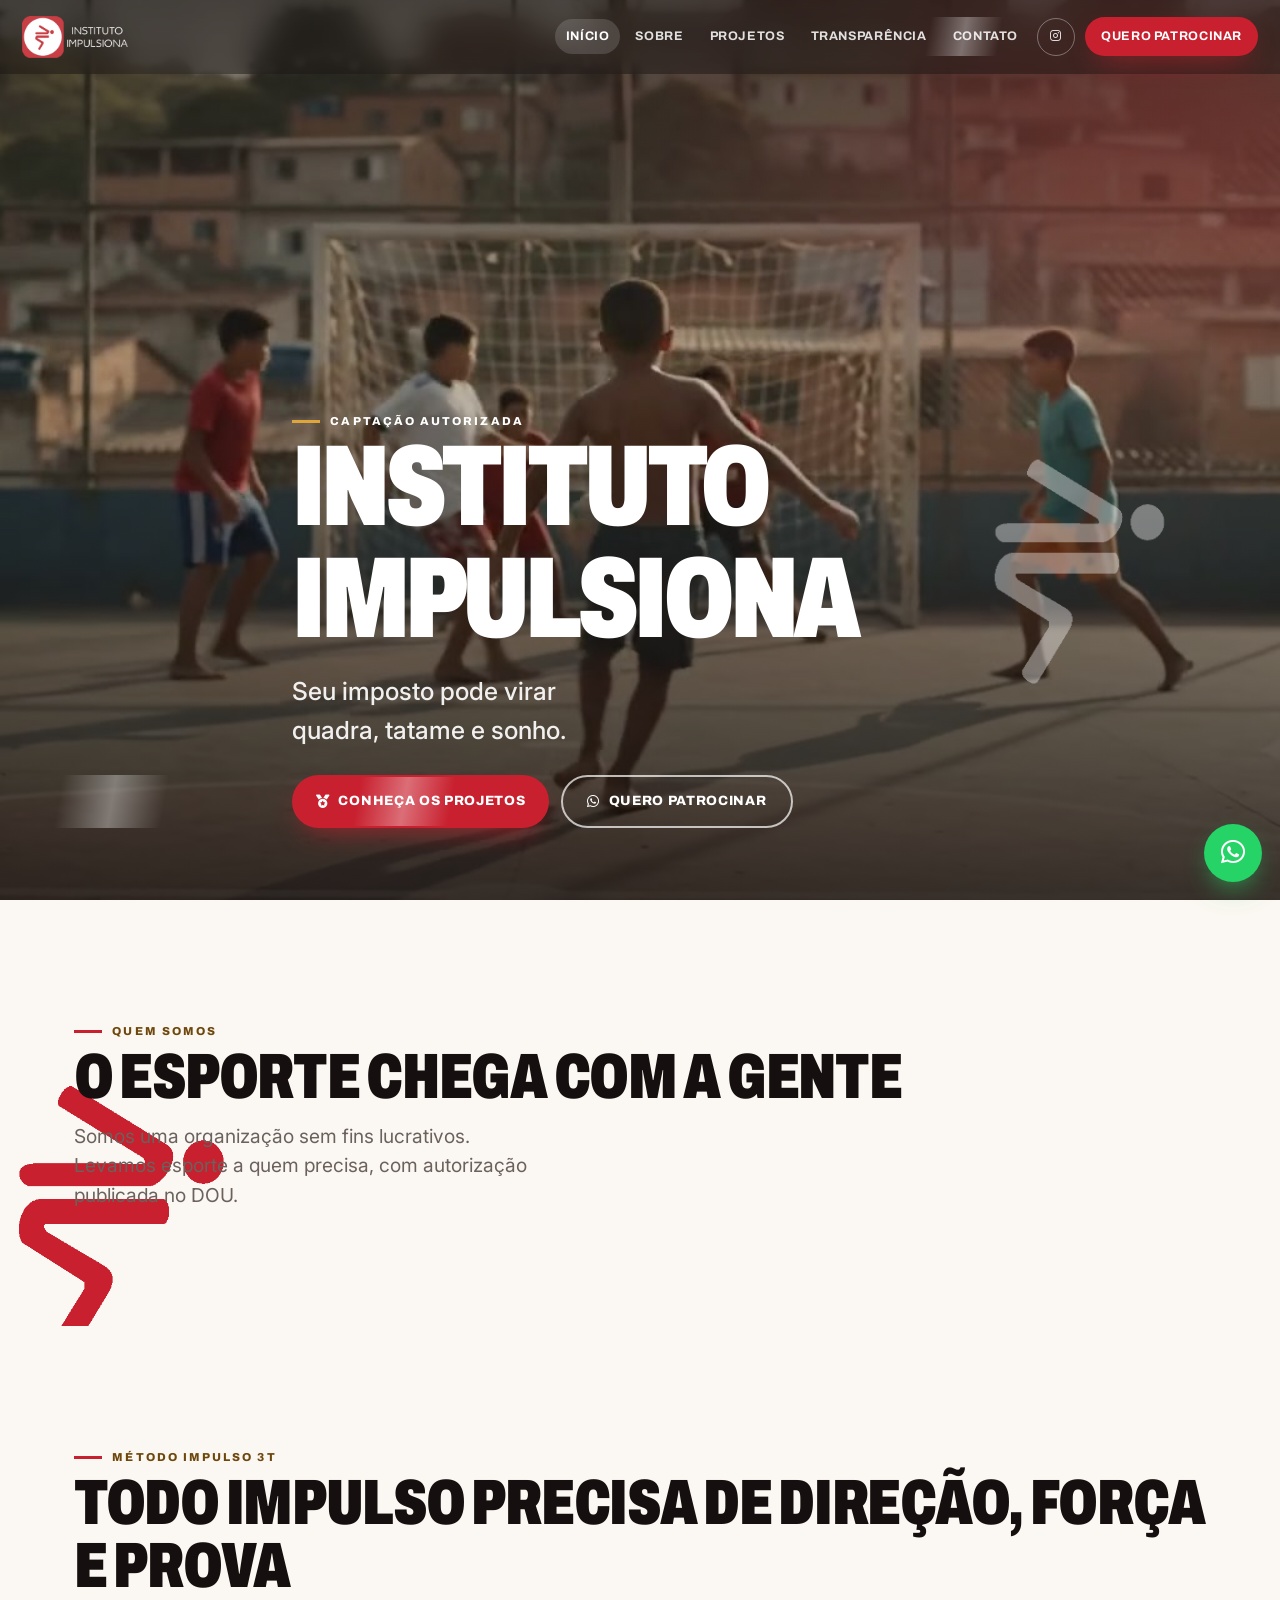
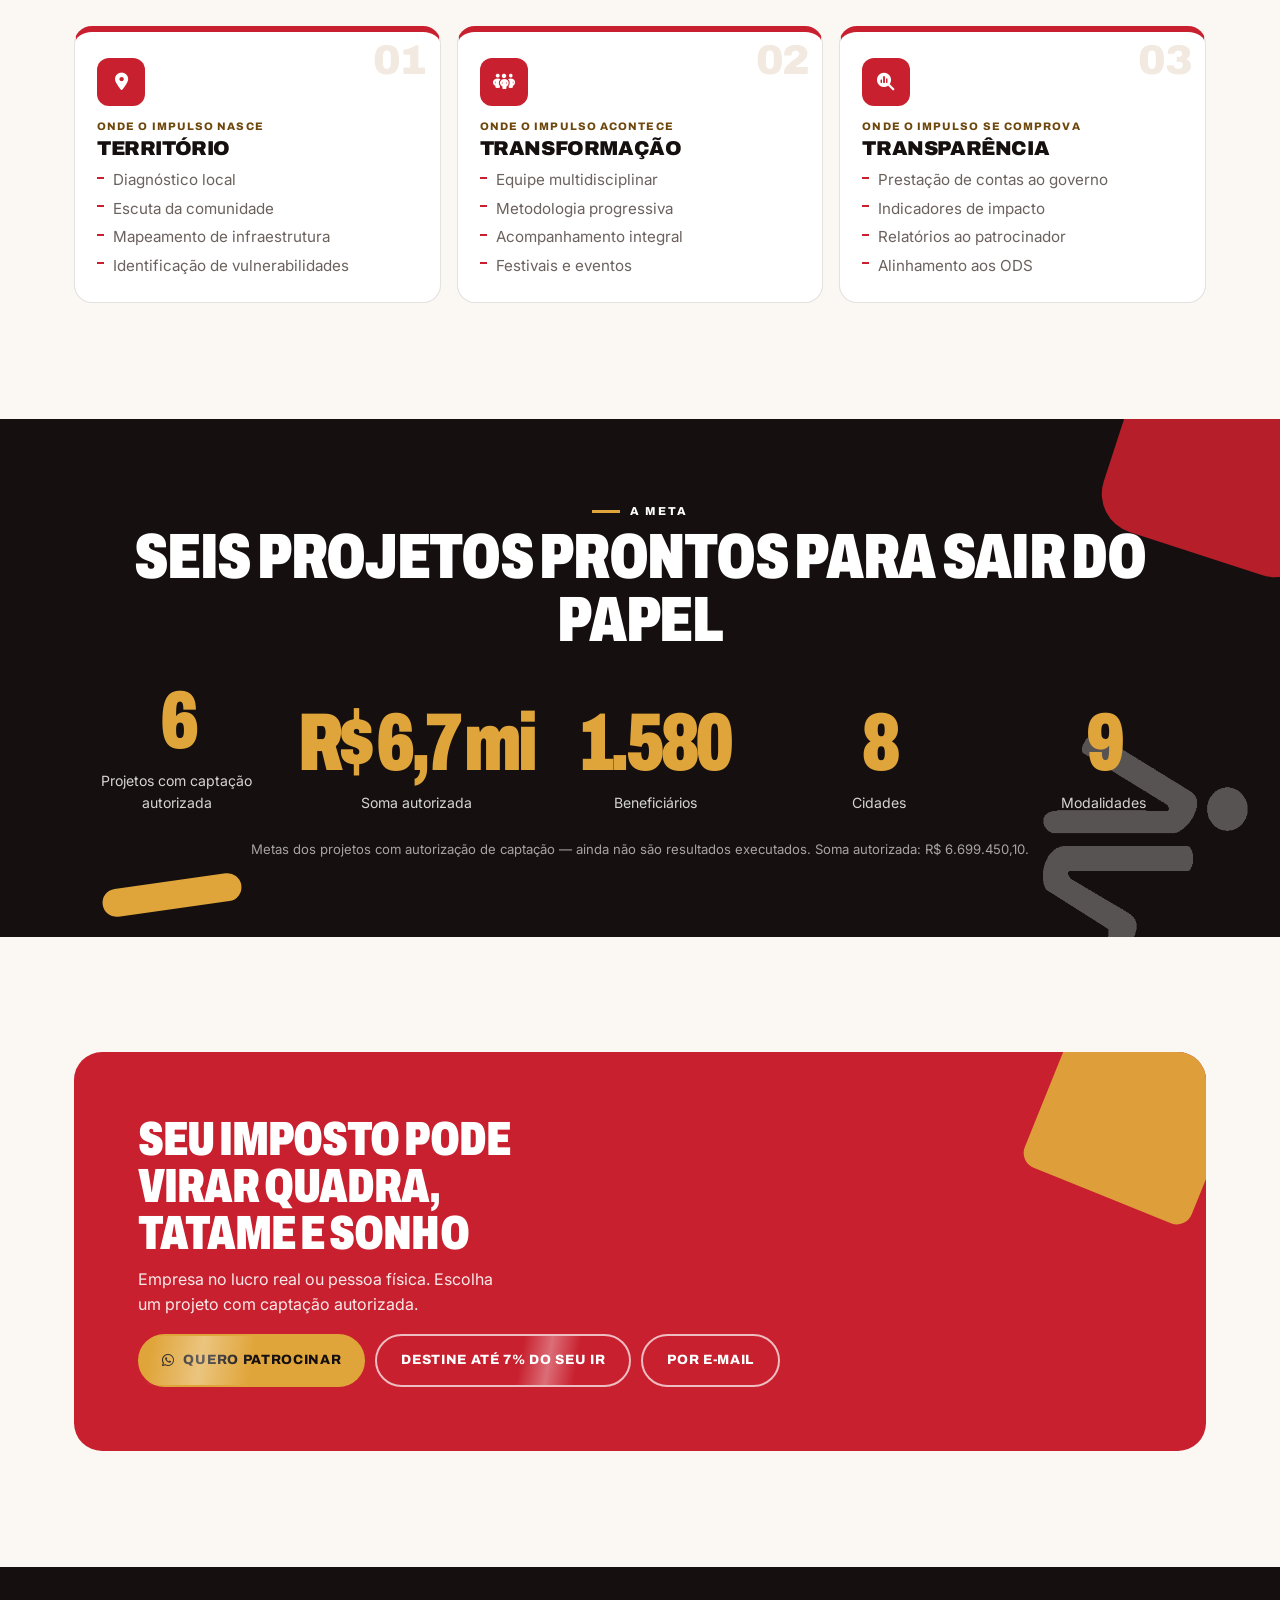
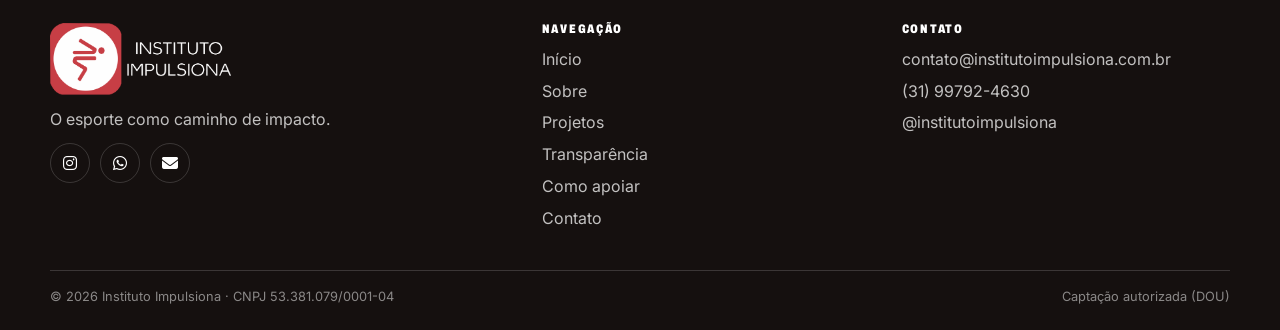
==== commit 0563aff3: "Tira as faixas op-art e troca o vídeo do hero por uma foto. As seções passam a se separar só pela co" ====
--- a/index.html
+++ b/index.html
@@ -46,9 +46,8 @@
 
 <main id="conteudo">
   <section class="hero">
-    <div class="opart opart-abs opart-top" data-opart="wave" aria-hidden="true"><div class="opart-shift"><div class="opart-tile"></div></div></div>
     <div class="hero-media">
-      <video id="heroVideo" muted loop playsinline preload="metadata" aria-hidden="true" src="assets/hero.mp4"></video>
+      <img src="assets/hero-poster.jpg" alt="" width="1280" height="720">
     </div>
     <div class="athlete athlete-hero" aria-hidden="true"></div>
     <div class="wrap hero-inner">
@@ -60,11 +59,6 @@
         <a class="btn btn-ghost" href="https://wa.me/5531997924630?text=Ol%C3%A1%21%20Quero%20patrocinar%20um%20projeto%20do%20Instituto%20Impulsiona%20com%20autoriza%C3%A7%C3%A3o%20de%20capta%C3%A7%C3%A3o%20de%20recursos." target="_blank" rel="noopener noreferrer"><i class="fa-brands fa-whatsapp" aria-hidden="true"></i> Quero patrocinar</a>
       </div>
     </div>
-    <button class="hero-pause" id="heroPause" type="button" aria-pressed="false" aria-label="Pausar vídeo de fundo">
-      <i class="fa-solid fa-pause" aria-hidden="true"></i>
-      <span>Pausar vídeo</span>
-    </button>
-    <div class="opart opart-abs opart-bot" data-opart="chevron" aria-hidden="true"><div class="opart-shift"><div class="opart-tile"></div></div></div>
   </section>
   <section class="pad section-mark" id="quem">
     <div class="athlete" aria-hidden="true"></div>
@@ -76,7 +70,6 @@
       </div>
     </div>
   </section>
-  <div class="opart" data-opart="chevron" aria-hidden="true"><div class="opart-shift"><div class="opart-tile"></div></div></div>
   <section class="pad" id="metodo">
     <div class="wrap">
       <span class="eyebrow">Método Impulso 3T</span>
@@ -121,7 +114,6 @@
       </div>
     </div>
   </section>
-  <div class="opart" data-opart="pinch" aria-hidden="true"><div class="opart-shift"><div class="opart-tile"></div></div></div>
   <section class="stats-wrap pad-sm section-ink">
     <div class="athlete athlete-light" aria-hidden="true"></div>
     <div class="blob blob-a" aria-hidden="true"></div>
@@ -143,8 +135,7 @@
   </section>
   <section class="pad">
     <div class="wrap">
-      <div class="band band-opart reveal">
-        <div class="opart opart-fill" data-opart="wave" aria-hidden="true"><div class="opart-shift"><div class="opart-tile"></div></div></div>
+      <div class="band reveal">
         <div class="slash" aria-hidden="true"></div>
         <div style="position:relative;z-index:1">
           <h2>Seu imposto pode virar quadra, tatame e sonho</h2>
@@ -159,7 +150,6 @@
     </div>
   </section>
 </main>
-<div class="opart" data-opart="chevron" aria-hidden="true"><div class="opart-shift"><div class="opart-tile"></div></div></div>
 <footer class="footer">
   <div class="foot-grid">
     <div>
--- a/css/styles.css
+++ b/css/styles.css
@@ -142,7 +142,7 @@
   position:absolute;inset:0;z-index:0;
   background:linear-gradient(135deg,#3a0c11,#93121C 50%,#5d0d14);
 }
-.hero-media video{
+.hero-media img{
   width:100%;height:100%;object-fit:cover;
 }
 .hero-media::after{
@@ -161,15 +161,6 @@
   max-width:22ch;margin:16px 0 26px;font-weight:500;
 }
 .hero-cta{display:flex;flex-wrap:wrap;gap:12px}
-.hero-pause{
-  position:absolute;left:22px;bottom:22px;z-index:3;
-  display:inline-flex;align-items:center;gap:.45rem;
-  color:#fff;background:rgba(21,16,15,.55);border:1px solid rgba(255,255,255,.35);
-  border-radius:999px;padding:8px 14px;
-  font-family:var(--display);font-weight:700;font-size:.72rem;
-  letter-spacing:.06em;text-transform:uppercase;
-}
-.hero-pause:hover{background:rgba(21,16,15,.8)}
 .hero-shape{
   position:absolute;left:0;right:0;bottom:-1px;height:70px;z-index:2;pointer-events:none;
   background:var(--bone);
@@ -502,8 +493,6 @@
 }
 @media(max-width:640px){
   .docs-grid,.ficha dl{grid-template-columns:1fr}
-  .hero-pause span{position:absolute;width:1px;height:1px;overflow:hidden;clip:rect(0,0,0,0)}
-  .hero-pause{padding:10px;border-radius:50%;width:44px;height:44px;justify-content:center}
 }
 @media(prefers-reduced-motion:reduce){
   *,*::before,*::after{
@@ -539,25 +528,9 @@
 .athlete-light{background:#fff;opacity:.28;left:auto;right:-6%;bottom:-30%}
 .athlete-hero{width:min(34vw,380px);left:auto;right:2%;bottom:16%;top:auto;background:#fff;opacity:.38;z-index:1}
 
-.opart{height:46px;overflow:hidden;background:#FBF7F2}
-.opart-shift{height:100%;transform:translate3d(var(--opart-x),0,0);will-change:transform}
-.opart-tile{
-  height:100%;width:100%;
-  background-repeat:repeat-x;background-size:240px 100%;
-}
-.opart[data-opart="wave"] .opart-tile{background-image:url("../assets/opart-wave.svg")}
-.opart[data-opart="chevron"] .opart-tile{background-image:url("../assets/opart-chevron.svg");background-size:80px 100%}
-.opart[data-opart="pinch"] .opart-tile{
-  background-image:url("../assets/opart-pinch.svg");
-  background-repeat:no-repeat;background-size:100% 100%;
-}
-.opart-abs{position:absolute;left:0;right:0;z-index:4}
-.opart-top{top:var(--header);height:32px}
-.opart-bot{bottom:0;height:42px}
 .hero{align-items:flex-end}
-.hero-media{top:calc(var(--header) + 32px);bottom:42px;left:0;right:0}
+.hero-media{inset:0}
 .hero-shape{display:none}
-.hero-pause{bottom:54px;z-index:5}
 .hero-inner{z-index:5;padding-bottom:8vh}
 
 .section-red{background:var(--red);color:#fff}
@@ -575,8 +548,6 @@
 .stats{align-items:end}
 
 .band{background:var(--red);isolation:isolate}
-.band-opart .opart-fill{position:absolute;inset:0;height:100%;opacity:.28;z-index:0}
-.band-opart .opart-fill .opart-tile{background-size:180px 64px}
 .band h2,.band p,.band .btn-row{position:relative;z-index:1}
 
 .bento.proj-grid{grid-template-columns:repeat(12,1fr);gap:16px}
@@ -607,7 +578,6 @@
 .proj:hover .proj-logo{transform:scale(1.12) rotate(2deg)}
 .proj-tag{background:var(--tone,var(--red))}
 .btn{position:relative}
-body.inner main > .opart:first-child{margin-top:var(--header)}
 .btn::after{
   content:"";position:absolute;inset:0;background:linear-gradient(100deg,transparent 30%,rgba(255,255,255,.35),transparent 70%);
   transform:translateX(-120%);
@@ -626,8 +596,6 @@
   .athlete{width:200px;opacity:.2}
   .ghost{font-size:42vw;top:0}
   .h-hero{font-size:clamp(2.7rem,13vw,4.4rem)}
-  .opart{height:30px}
-  .hero-media{top:calc(var(--header) + 30px);bottom:30px}
 }
 @media(hover:hover) and (pointer:fine){
   .proj-body{transition:transform .35s ease}
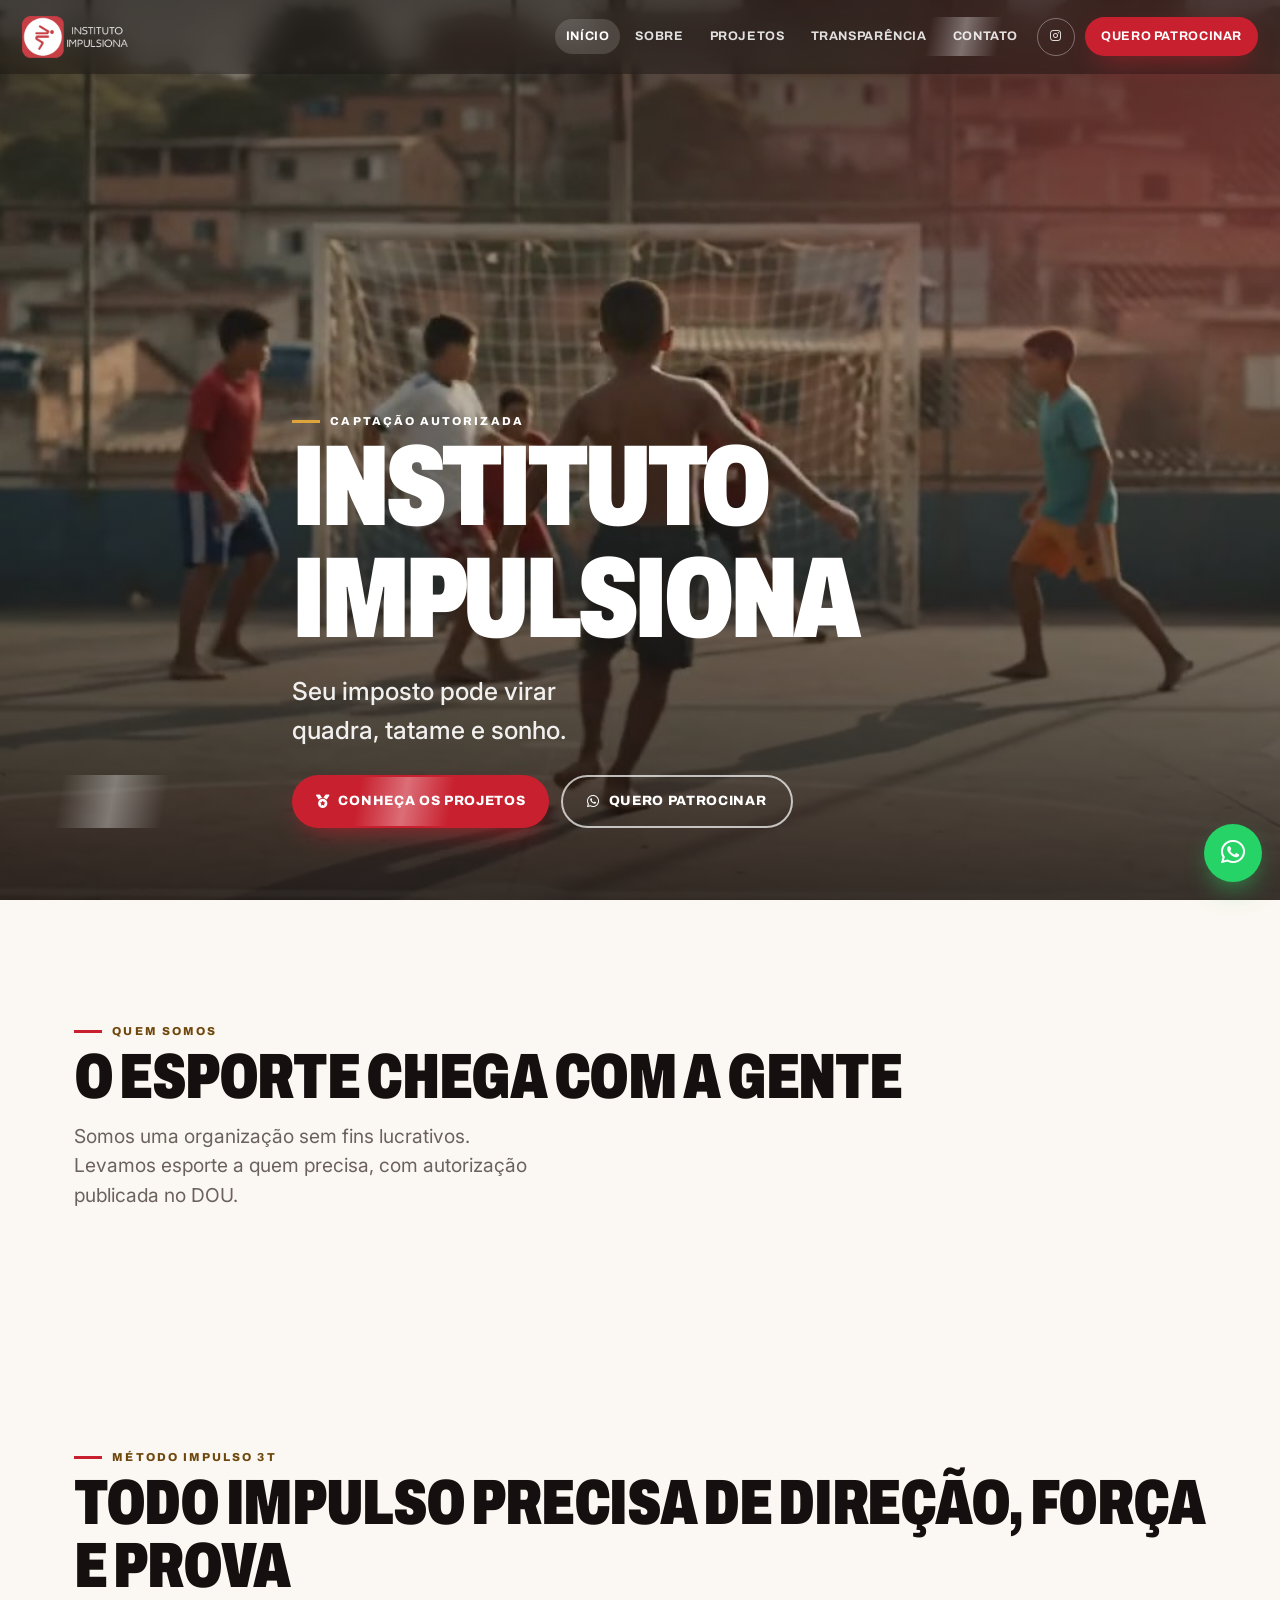
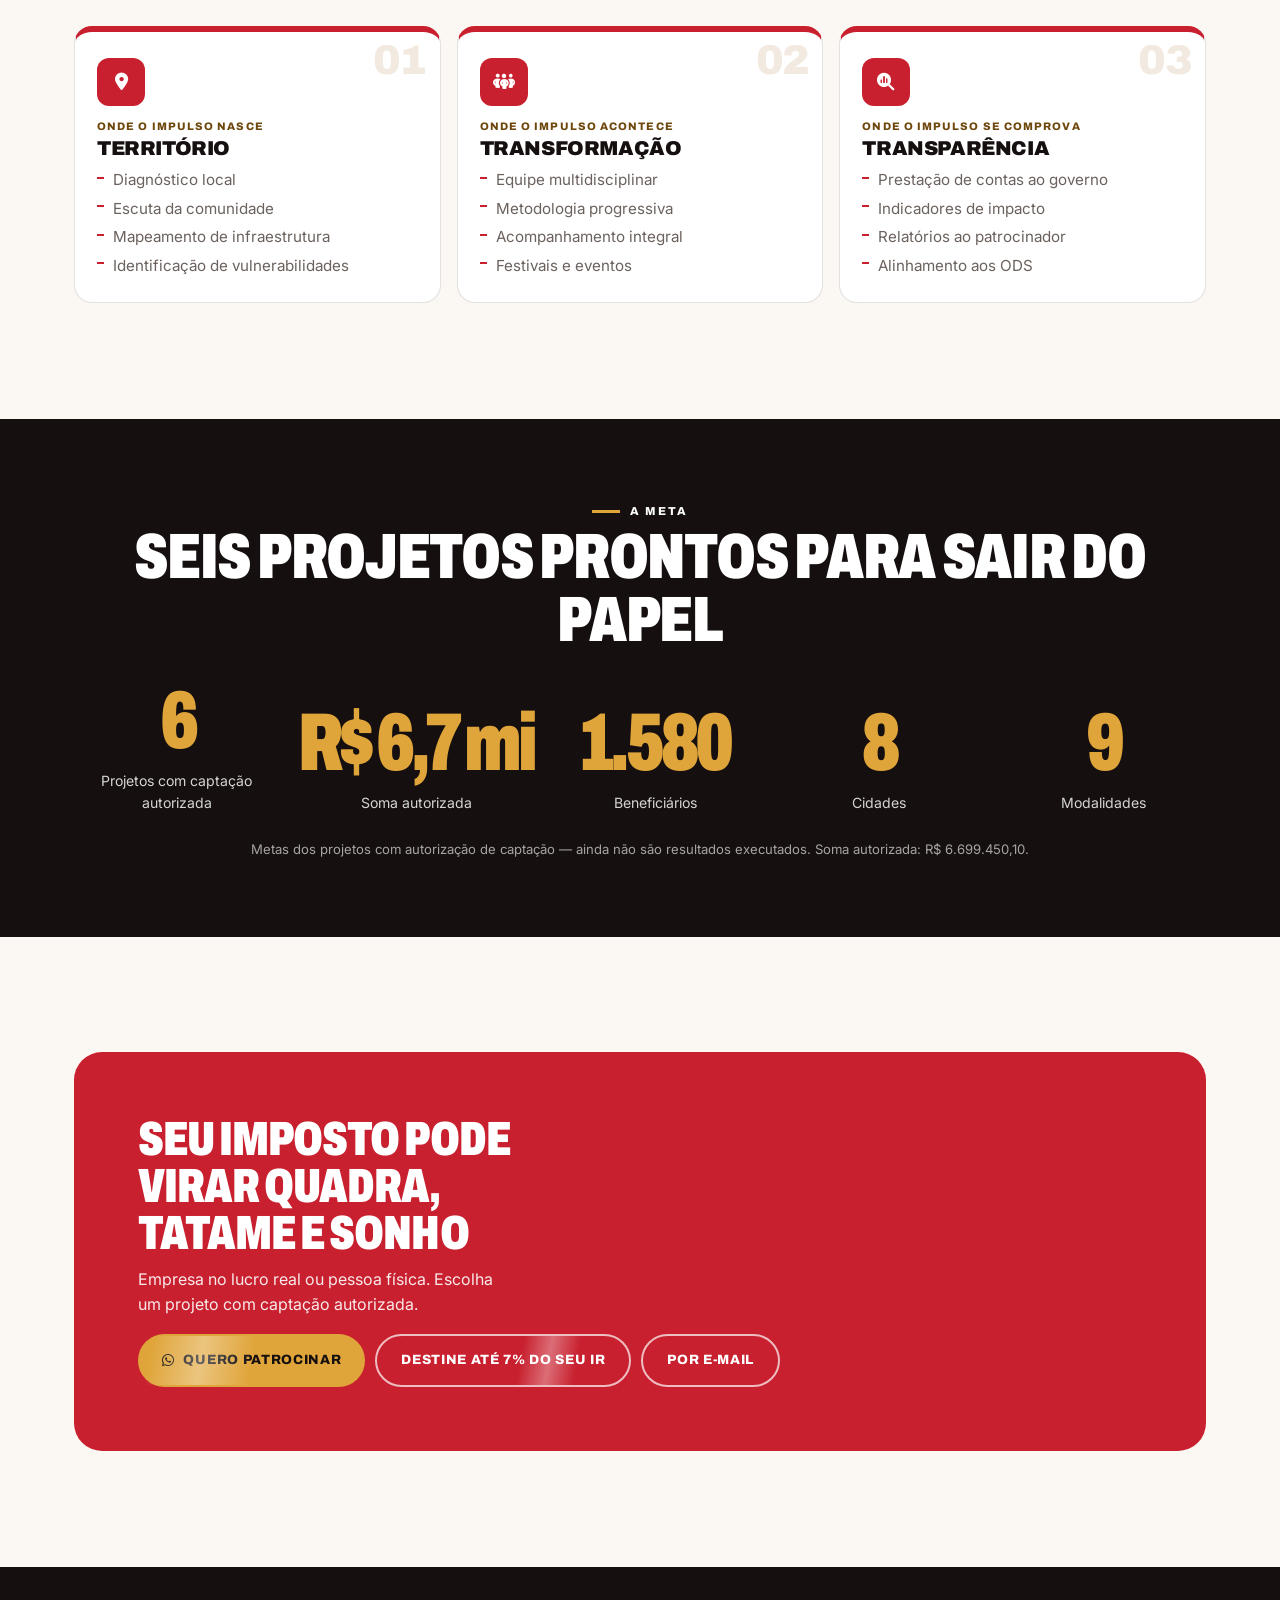
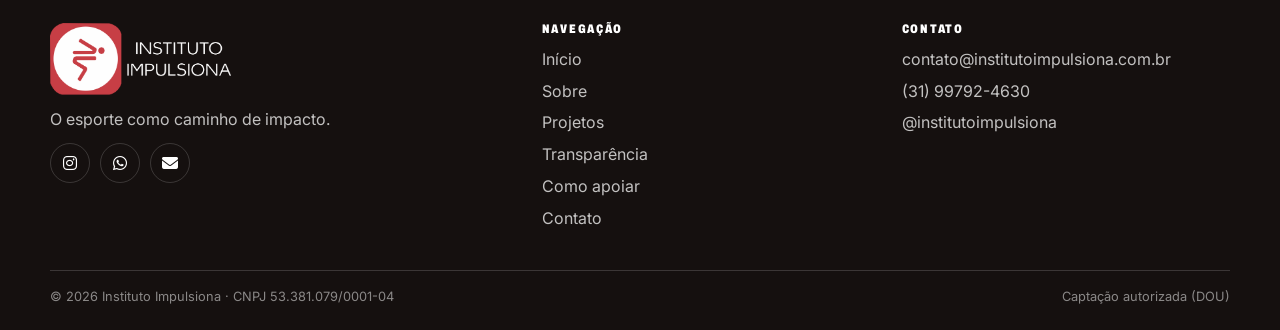
==== commit 30102d8d: "Remove o bonequinho decorativo que cobria o texto. A figura do atleta deixa de aparecer solta no mei" ====
--- a/index.html
+++ b/index.html
@@ -49,7 +49,6 @@
     <div class="hero-media">
       <img src="assets/hero-poster.jpg" alt="" width="1280" height="720">
     </div>
-    <div class="athlete athlete-hero" aria-hidden="true"></div>
     <div class="wrap hero-inner">
       <span class="eyebrow on-dark">Captação autorizada</span>
       <h1 class="h-hero">Instituto Impulsiona</h1>
@@ -61,7 +60,6 @@
     </div>
   </section>
   <section class="pad section-mark" id="quem">
-    <div class="athlete" aria-hidden="true"></div>
     <div class="wrap">
       <div class="reveal">
         <span class="eyebrow">Quem somos</span>
@@ -115,9 +113,6 @@
     </div>
   </section>
   <section class="stats-wrap pad-sm section-ink">
-    <div class="athlete athlete-light" aria-hidden="true"></div>
-    <div class="blob blob-a" aria-hidden="true"></div>
-    <div class="blob blob-b" aria-hidden="true"></div>
     <div class="wrap">
       <div class="reveal" style="text-align:center;margin-bottom:28px">
         <span class="eyebrow on-dark">A meta</span>
@@ -136,7 +131,6 @@
   <section class="pad">
     <div class="wrap">
       <div class="band reveal">
-        <div class="slash" aria-hidden="true"></div>
         <div style="position:relative;z-index:1">
           <h2>Seu imposto pode virar quadra, tatame e sonho</h2>
           <p>Empresa no lucro real ou pessoa física. Escolha um projeto com captação autorizada.</p>
--- a/css/styles.css
+++ b/css/styles.css
@@ -511,22 +511,8 @@
   .stroke{color:transparent;-webkit-text-stroke:2px var(--red)}
   .h-hero .stroke,.on-dark .stroke{color:transparent;-webkit-text-stroke:2px #fff}
 }
-.ghost{
-  position:absolute;left:-2vw;top:8%;z-index:0;pointer-events:none;user-select:none;
-  font-family:var(--display);font-weight:900;font-stretch:62%;text-transform:uppercase;
-  font-size:clamp(5rem,18vw,14rem);line-height:.8;letter-spacing:-.06em;
-  color:transparent;-webkit-text-stroke:1px rgba(200,32,46,.28);
-}
 .section-mark,.stats-wrap,.band,.analysis{position:relative;overflow:hidden}
 .section-mark .wrap,.stats-wrap .wrap{position:relative;z-index:1}
-.athlete{
-  position:absolute;width:min(42vw,460px);aspect-ratio:1;left:-10%;bottom:-28%;
-  background:var(--red);pointer-events:none;z-index:0;
-  -webkit-mask:url("../assets/atleta-mask.png") center/contain no-repeat;
-  mask:url("../assets/atleta-mask.png") center/contain no-repeat;
-}
-.athlete-light{background:#fff;opacity:.28;left:auto;right:-6%;bottom:-30%}
-.athlete-hero{width:min(34vw,380px);left:auto;right:2%;bottom:16%;top:auto;background:#fff;opacity:.38;z-index:1}
 
 .hero{align-items:flex-end}
 .hero-media{inset:0}
@@ -593,8 +579,6 @@
 @media(max-width:1080px){
   .bento.proj-grid{grid-template-columns:1fr}
   .span-8,.span-7,.span-6,.span-5,.span-4{grid-column:auto}
-  .athlete{width:200px;opacity:.2}
-  .ghost{font-size:42vw;top:0}
   .h-hero{font-size:clamp(2.7rem,13vw,4.4rem)}
 }
 @media(hover:hover) and (pointer:fine){
